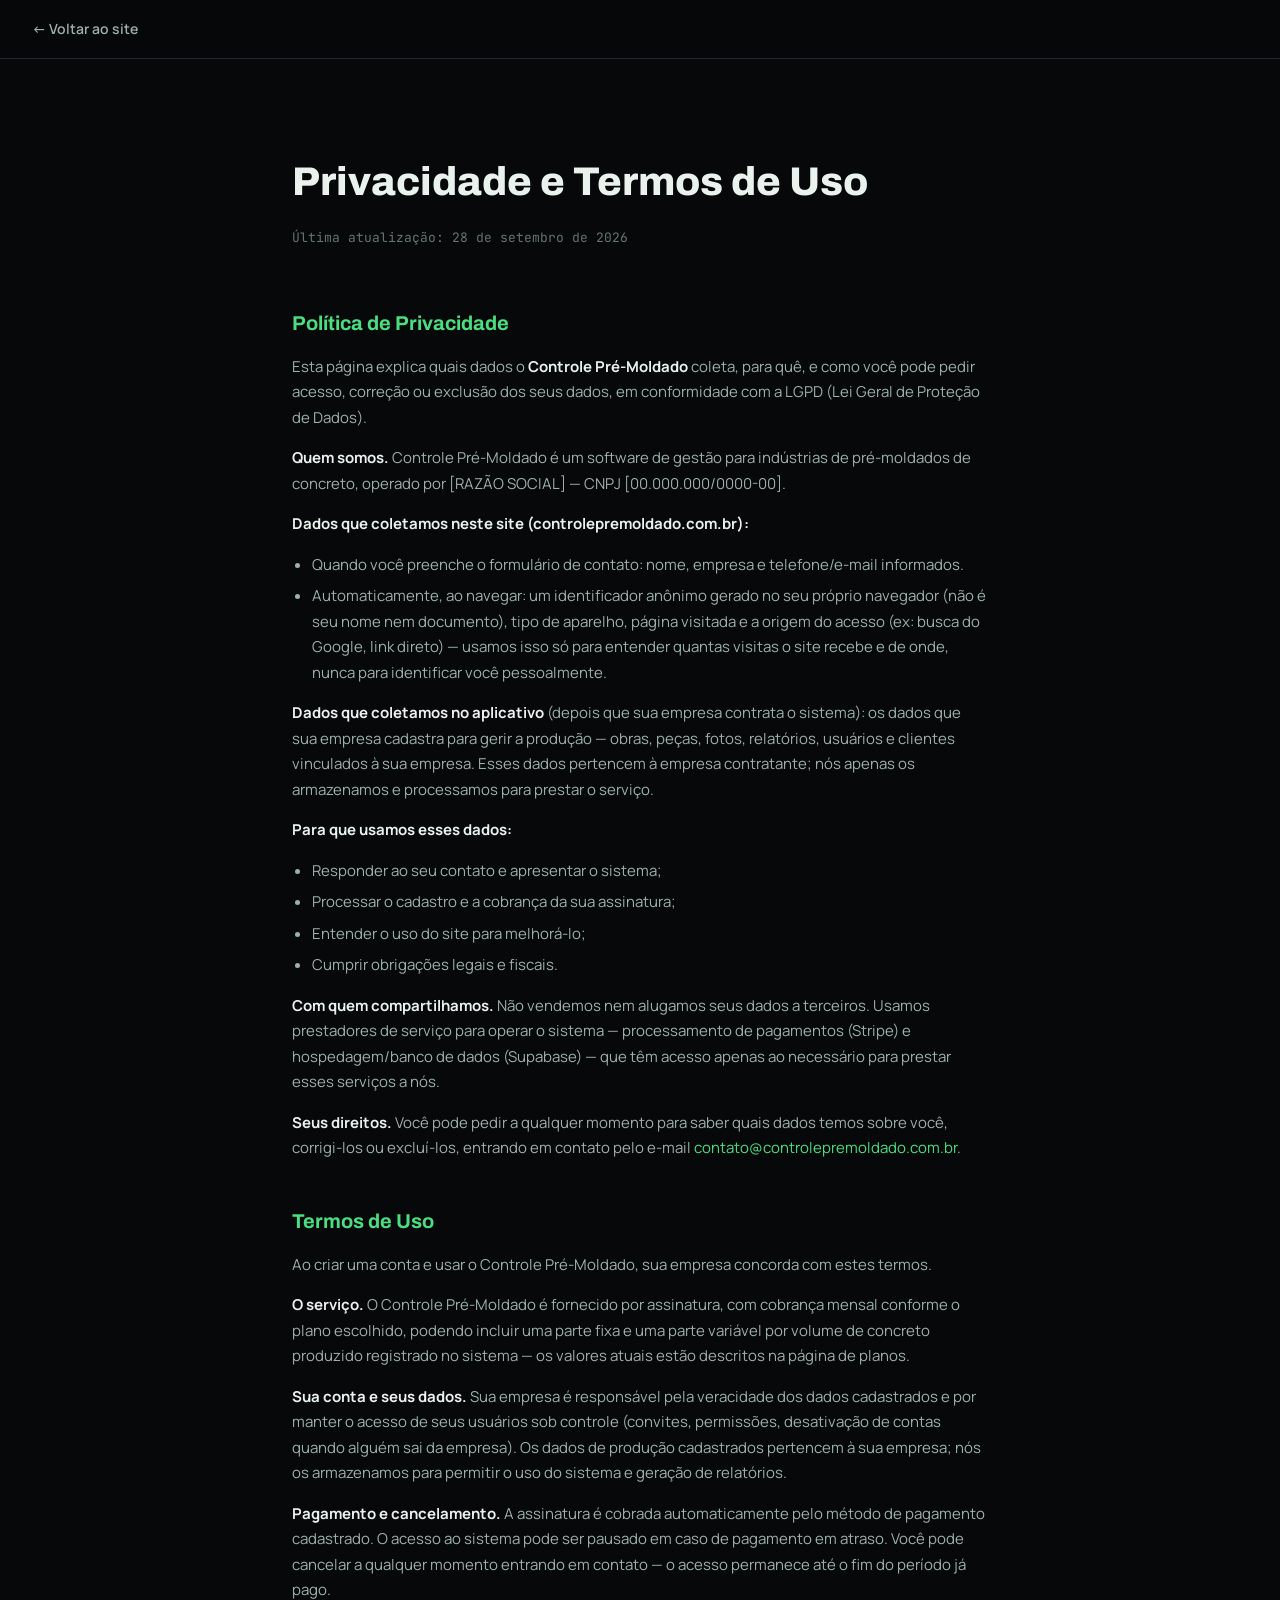
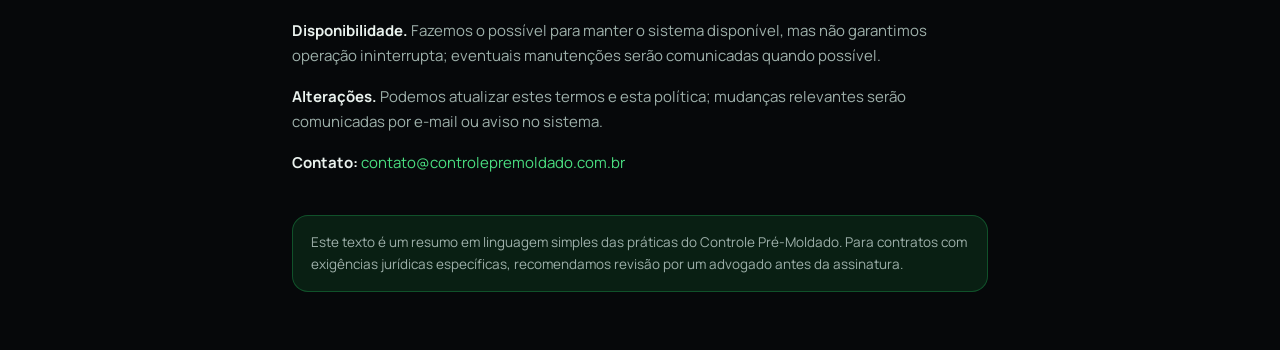
==== privacidade.html @ 9557fc7a "Auditoria de lançamento: Política de Privacidade/Termos, contato no rodapé e polimentos de SEO/formu" ====
<!DOCTYPE html>
<html lang="pt-BR">
<head>
<meta charset="UTF-8">
<meta name="viewport" content="width=device-width, initial-scale=1.0">
<title>Privacidade e Termos de Uso — Controle Pré-Moldado</title>
<meta name="description" content="Política de Privacidade e Termos de Uso do Controle Pré-Moldado.">
<meta name="robots" content="noindex">
<meta name="theme-color" content="#06080A">
<link rel="icon" href="assets/favicon.svg" type="image/svg+xml">
<link rel="preconnect" href="https://fonts.googleapis.com">
<link rel="preconnect" href="https://fonts.gstatic.com" crossorigin>
<link rel="stylesheet" href="https://fonts.googleapis.com/css2?family=Archivo:wdth,wght@75..125,400..900&family=Manrope:wght@400;500;600;700&family=JetBrains+Mono:wght@400;500;700&display=swap">
<link rel="stylesheet" href="css/style.css">
<style>
  .legal-main { max-width: 760px; margin: 0 auto; padding: clamp(110px,14vw,150px) var(--pad) var(--sec-y); }
  .legal-main h1 { font-family: var(--display); font-weight: 800; font-size: clamp(28px,4vw,40px); color: var(--text); margin: 0 0 8px; }
  .legal-main .atualizado { color: var(--text-3); font-family: var(--mono); font-size: 13px; margin-bottom: var(--sec-y); }
  .legal-main h2 { font-family: var(--display); font-weight: 700; font-size: 20px; color: var(--green-bright); margin: 44px 0 12px; }
  .legal-main h2:first-of-type { margin-top: 0; }
  .legal-main p, .legal-main li { color: var(--text-2); font-size: 15px; line-height: 1.7; }
  .legal-main ul { padding-left: 20px; margin: 10px 0; }
  .legal-main li { margin-bottom: 6px; }
  .legal-main strong { color: var(--text); }
  .legal-main a { color: var(--green-bright); }
  .legal-nota {
    margin-top: 40px; padding: 16px 18px; border: 1px solid var(--green-line);
    background: var(--green-soft); border-radius: var(--radius); color: var(--text-2); font-size: 13.5px;
  }
  .legal-topo {
    position: fixed; top: 0; left: 0; right: 0; z-index: 10; padding: 16px var(--pad);
    background: rgba(6,8,10,.85); backdrop-filter: blur(8px); border-bottom: 1px solid var(--line);
  }
  .legal-topo a { color: var(--text-2); text-decoration: none; font-size: 14px; font-family: var(--body); font-weight: 600; }
  .legal-topo a:hover { color: var(--text); }
</style>
</head>
<body>

<div class="legal-topo"><a href="index.html">&larr; Voltar ao site</a></div>

<main class="legal-main">
  <h1>Privacidade e Termos de Uso</h1>
  <p class="atualizado">Última atualização: 28 de setembro de 2026</p>

  <h2 id="privacidade">Política de Privacidade</h2>
  <p>Esta página explica quais dados o <strong>Controle Pré-Moldado</strong> coleta, para quê, e como você pode pedir acesso, correção ou exclusão dos seus dados, em conformidade com a LGPD (Lei Geral de Proteção de Dados).</p>

  <p><strong>Quem somos.</strong> Controle Pré-Moldado é um software de gestão para indústrias de pré-moldados de concreto, operado por [RAZÃO SOCIAL] — CNPJ [00.000.000/0000-00].</p>

  <p><strong>Dados que coletamos neste site (controlepremoldado.com.br):</strong></p>
  <ul>
    <li>Quando você preenche o formulário de contato: nome, empresa e telefone/e-mail informados.</li>
    <li>Automaticamente, ao navegar: um identificador anônimo gerado no seu próprio navegador (não é seu nome nem documento), tipo de aparelho, página visitada e a origem do acesso (ex: busca do Google, link direto) — usamos isso só para entender quantas visitas o site recebe e de onde, nunca para identificar você pessoalmente.</li>
  </ul>

  <p><strong>Dados que coletamos no aplicativo</strong> (depois que sua empresa contrata o sistema): os dados que sua empresa cadastra para gerir a produção — obras, peças, fotos, relatórios, usuários e clientes vinculados à sua empresa. Esses dados pertencem à empresa contratante; nós apenas os armazenamos e processamos para prestar o serviço.</p>

  <p><strong>Para que usamos esses dados:</strong></p>
  <ul>
    <li>Responder ao seu contato e apresentar o sistema;</li>
    <li>Processar o cadastro e a cobrança da sua assinatura;</li>
    <li>Entender o uso do site para melhorá-lo;</li>
    <li>Cumprir obrigações legais e fiscais.</li>
  </ul>

  <p><strong>Com quem compartilhamos.</strong> Não vendemos nem alugamos seus dados a terceiros. Usamos prestadores de serviço para operar o sistema — processamento de pagamentos (Stripe) e hospedagem/banco de dados (Supabase) — que têm acesso apenas ao necessário para prestar esses serviços a nós.</p>

  <p><strong>Seus direitos.</strong> Você pode pedir a qualquer momento para saber quais dados temos sobre você, corrigi-los ou excluí-los, entrando em contato pelo e-mail <a href="mailto:contato@controlepremoldado.com.br">contato@controlepremoldado.com.br</a>.</p>

  <h2 id="termos">Termos de Uso</h2>
  <p>Ao criar uma conta e usar o Controle Pré-Moldado, sua empresa concorda com estes termos.</p>

  <p><strong>O serviço.</strong> O Controle Pré-Moldado é fornecido por assinatura, com cobrança mensal conforme o plano escolhido, podendo incluir uma parte fixa e uma parte variável por volume de concreto produzido registrado no sistema — os valores atuais estão descritos na página de planos.</p>

  <p><strong>Sua conta e seus dados.</strong> Sua empresa é responsável pela veracidade dos dados cadastrados e por manter o acesso de seus usuários sob controle (convites, permissões, desativação de contas quando alguém sai da empresa). Os dados de produção cadastrados pertencem à sua empresa; nós os armazenamos para permitir o uso do sistema e geração de relatórios.</p>

  <p><strong>Pagamento e cancelamento.</strong> A assinatura é cobrada automaticamente pelo método de pagamento cadastrado. O acesso ao sistema pode ser pausado em caso de pagamento em atraso. Você pode cancelar a qualquer momento entrando em contato — o acesso permanece até o fim do período já pago.</p>

  <p><strong>Disponibilidade.</strong> Fazemos o possível para manter o sistema disponível, mas não garantimos operação ininterrupta; eventuais manutenções serão comunicadas quando possível.</p>

  <p><strong>Alterações.</strong> Podemos atualizar estes termos e esta política; mudanças relevantes serão comunicadas por e-mail ou aviso no sistema.</p>

  <p><strong>Contato:</strong> <a href="mailto:contato@controlepremoldado.com.br">contato@controlepremoldado.com.br</a></p>

  <div class="legal-nota">Este texto é um resumo em linguagem simples das práticas do Controle Pré-Moldado. Para contratos com exigências jurídicas específicas, recomendamos revisão por um advogado antes da assinatura.</div>
</main>

</body>
</html>
---- css/style.css ----
/* ═══════════════════════════════════════════════════════════════
   Controle Pré-Moldado — site institucional
   Tema escuro industrial: concreto + verde da marca.
   Single-theme por decisão de projeto (o produto é escuro);
   todas as cores são pintadas explicitamente, nada herdado do host.
   ═══════════════════════════════════════════════════════════════ */

:root {
  color-scheme: dark;

  /* --- superfícies --- */
  --void:        #06080A;
  --deep:        #090D0F;
  --surface:     #10161A;
  --surface-2:   #161F23;
  --line:        #1F2A2F;
  --line-bright: #2E3D43;

  /* --- texto --- */
  --text:   #EAF2EE;
  --text-2: #9EB0AA;
  --text-3: #64756F;

  /* --- marca --- */
  --green:        #22C55E;
  --green-bright: #4ADE80;
  --green-deep:   #0E6B36;
  --green-soft:   rgba(34, 197, 94, 0.12);
  --green-line:   rgba(34, 197, 94, 0.30);

  /* --- semânticas (status do app) --- */
  --amber: #F5A524;
  --red:   #EF4444;
  --blue:  #38BDF8;

  /* --- tipografia --- */
  --display: "Archivo", "Helvetica Neue", Arial, sans-serif;
  --body:    "Manrope", -apple-system, BlinkMacSystemFont, "Segoe UI", Roboto, sans-serif;
  --mono:    "JetBrains Mono", ui-monospace, "SF Mono", Consolas, monospace;

  /* --- ritmo --- */
  --pad:    clamp(20px, 4vw, 32px);
  --sec-y:  clamp(36px, 4.5vw, 64px);
  --radius: 16px;
  --radius-lg: 24px;
}

* { box-sizing: border-box; }

html { scroll-behavior: smooth; }
@media (prefers-reduced-motion: reduce) { html { scroll-behavior: auto; } }

body {
  margin: 0;
  background: var(--void);
  color: var(--text);
  font-family: var(--body);
  font-size: 16px;
  line-height: 1.6;
  -webkit-font-smoothing: antialiased;
  overflow-x: hidden;
}

img { max-width: 100%; display: block; }
a { color: inherit; text-decoration: none; }
::selection { background: var(--green); color: #04210F; }

:focus-visible {
  outline: 2px solid var(--green-bright);
  outline-offset: 3px;
  border-radius: 4px;
}

/* grão sutil por cima de tudo — dá textura de concreto ao fundo chapado */
.grain {
  position: fixed; inset: 0; z-index: 1; pointer-events: none;
  opacity: 0.035; mix-blend-mode: overlay;
  background-image: url("data:image/svg+xml,%3Csvg xmlns='http://www.w3.org/2000/svg' width='200' height='200'%3E%3Cfilter id='n'%3E%3CfeTurbulence type='fractalNoise' baseFrequency='0.9' numOctaves='3'/%3E%3C/filter%3E%3Crect width='200' height='200' filter='url(%23n)'/%3E%3C/svg%3E");
}

/* Acompanha a largura da tela em vez de travar num valor fixo — em monitores
   grandes o teto de 1240px deixava duas faixas pretas nas laterais. O limite
   de leitura fica por conta de .lead/p, que têm largura máxima em caracteres. */
.container { width: min(1720px, 94vw); margin-inline: auto; padding-inline: var(--pad); }
.container.narrow { width: min(1000px, 92vw); }

.section { position: relative; padding-block: var(--sec-y); z-index: 2; }

/* ─────────── tipografia ─────────── */

.h2 {
  font-family: var(--display);
  font-weight: 800;
  font-size: clamp(1.9rem, 4.4vw, 3.3rem);
  line-height: 1.04;
  letter-spacing: -0.035em;
  margin: 0 0 18px;
  text-wrap: balance;
  color: var(--text);
}

.eyebrow {
  display: inline-flex; align-items: center; gap: 9px;
  font-family: var(--mono);
  font-size: 11.5px; font-weight: 500;
  letter-spacing: 0.16em; text-transform: uppercase;
  color: var(--green-bright);
  margin: 0 0 16px;
}

.lead {
  font-size: clamp(1rem, 1.35vw, 1.14rem);
  line-height: 1.65;
  color: var(--text-2);
  max-width: 58ch;
  margin: 0;
}
.lead strong { color: var(--text); font-weight: 600; }
.lead em { color: var(--text); font-style: italic; }

.sec-head { margin-bottom: clamp(28px, 4vw, 48px); }
.sec-head.center { text-align: center; }
.sec-head.center .lead { margin-inline: auto; }

.dot-live {
  width: 7px; height: 7px; border-radius: 50%;
  background: var(--green-bright);
  box-shadow: 0 0 0 0 rgba(74, 222, 128, 0.7);
  animation: pulse 2.4s infinite;
}
@keyframes pulse {
  0%   { box-shadow: 0 0 0 0 rgba(74, 222, 128, 0.55); }
  70%  { box-shadow: 0 0 0 8px rgba(74, 222, 128, 0); }
  100% { box-shadow: 0 0 0 0 rgba(74, 222, 128, 0); }
}

/* ─────────── botões ─────────── */

.btn {
  --btn-bg: transparent;
  display: inline-flex; align-items: center; justify-content: center; gap: 9px;
  padding: 13px 22px;
  border: 1px solid transparent;
  border-radius: 999px;
  background: var(--btn-bg);
  font-family: var(--body);
  font-size: 0.94rem; font-weight: 600;
  line-height: 1;
  cursor: pointer;
  transition: transform .18s cubic-bezier(.2,.8,.3,1), box-shadow .25s, background .25s, border-color .25s, color .2s;
  white-space: nowrap;
}
.btn svg { width: 17px; height: 17px; }
.btn:hover { transform: translateY(-2px); }
.btn:active { transform: translateY(0); }

.btn-primary {
  --btn-bg: linear-gradient(180deg, var(--green-bright), var(--green));
  color: #04210F;
  box-shadow: 0 6px 24px -8px rgba(34,197,94,.65), inset 0 1px 0 rgba(255,255,255,.25);
}
.btn-primary:hover { box-shadow: 0 12px 34px -8px rgba(34,197,94,.8), inset 0 1px 0 rgba(255,255,255,.3); }

.btn-outline {
  border-color: var(--line-bright);
  color: var(--text);
  background: rgba(255,255,255,.02);
  backdrop-filter: blur(6px);
}
.btn-outline:hover { border-color: var(--green-line); background: var(--green-soft); color: var(--green-bright); }

.btn-ghost { color: var(--text-2); padding-inline: 10px; }
.btn-ghost:hover { color: var(--text); }

.btn-lg { padding: 16px 28px; font-size: 1rem; }
.btn-sm { padding: 10px 18px; font-size: 0.88rem; }
.btn-block { width: 100%; }

/* ─────────── nav ─────────── */

.nav {
  position: fixed; inset: 0 0 auto 0; z-index: 50;
  padding-block: 8px;
  transition: background .3s, border-color .3s, padding .3s, backdrop-filter .3s;
  border-bottom: 1px solid transparent;
}
.nav.stuck {
  background: rgba(6, 8, 10, .72);
  backdrop-filter: blur(14px) saturate(140%);
  border-bottom-color: var(--line);
  padding-block: 4px;
}
.nav-inner {
  width: min(1720px, 94vw); margin-inline: auto; padding-inline: var(--pad);
  display: flex; align-items: center; gap: 26px;
}

.brand { display: inline-flex; align-items: center; gap: 11px; flex: none; }
.brand-mark {
  width: 88px; height: 88px; flex: none;
  display: grid; place-items: center;
}
@media (max-width: 520px) {
  .brand-mark { width: 64px; height: 64px; }
  .brand-text strong { font-size: 1.15rem; }
  .brand-text em { font-size: 0.66rem; margin-top: 4px; }
}
.brand-mark img { width: 100%; height: 100%; object-fit: contain; display: block; }
.brand-text { display: flex; flex-direction: column; line-height: 1; }
.brand-text strong {
  font-family: var(--display); font-weight: 800; font-size: 1.75rem;
  letter-spacing: 0.02em; color: var(--text);
}
.brand-text em {
  font-family: var(--mono); font-style: normal;
  font-size: 0.98rem; letter-spacing: 0.2em; color: var(--green-bright); margin-top: 6px;
}

.nav-links { display: flex; gap: 26px; margin-left: auto; }
.nav-links a {
  font-size: 0.92rem; font-weight: 500; color: var(--text-2);
  position: relative; padding-block: 4px; transition: color .2s;
}
.nav-links a::after {
  content: ""; position: absolute; left: 0; bottom: 0; height: 1px; width: 0;
  background: var(--green-bright); transition: width .28s cubic-bezier(.2,.8,.3,1);
}
.nav-links a:hover { color: var(--text); }
.nav-links a:hover::after { width: 100%; }

.nav-actions { display: flex; align-items: center; gap: 10px; }

.nav-toggle {
  display: none; width: 42px; height: 38px;
  background: rgba(255,255,255,.04); border: 1px solid var(--line-bright);
  border-radius: 10px; cursor: pointer;
  flex-direction: column; align-items: center; justify-content: center; gap: 5px;
}
.nav-toggle span { display: block; width: 17px; height: 1.6px; background: var(--text); border-radius: 2px; transition: transform .25s, opacity .2s; }
.nav-toggle[aria-expanded="true"] span:first-child { transform: translateY(3.3px) rotate(45deg); }
.nav-toggle[aria-expanded="true"] span:last-child { transform: translateY(-3.3px) rotate(-45deg); }

.nav-drawer[hidden] { display: none !important; }
.nav-drawer {
  display: flex; flex-direction: column; gap: 4px;
  padding: 14px var(--pad) 22px;
  background: rgba(6,8,10,.96);
  backdrop-filter: blur(14px);
  border-bottom: 1px solid var(--line);
}
.nav-drawer a { padding: 13px 4px; color: var(--text-2); font-weight: 500; border-bottom: 1px solid var(--line); }
.nav-drawer a:last-child { border: none; margin-top: 12px; color: #04210F; }

@media (max-width: 980px) {
  .nav-links, .nav-login { display: none; }
  .nav-toggle { display: flex; }
  .nav-actions { margin-left: auto; }
}
@media (max-width: 520px) { .nav-actions .btn-primary { display: none; } }

/* ═══════════ HERO ═══════════ */

.hero {
  position: relative; z-index: 2;
  padding-top: clamp(120px, 17vw, 186px);
  padding-bottom: clamp(60px, 9vw, 110px);
  overflow: hidden;
}

.hero-aurora { position: absolute; inset: -20% -10% auto -10%; height: 120%; pointer-events: none; filter: blur(90px); opacity: .55; }
.hero-aurora .blob { position: absolute; border-radius: 50%; display: block; }
.hero-aurora .b1 { width: 46vw; height: 46vw; left: -6vw; top: -6vw; background: radial-gradient(circle, rgba(34,197,94,.42), transparent 65%); animation: drift1 20s ease-in-out infinite alternate; }
.hero-aurora .b2 { width: 38vw; height: 38vw; right: 2vw; top: 6vw; background: radial-gradient(circle, rgba(56,189,248,.20), transparent 65%); animation: drift2 24s ease-in-out infinite alternate; }
.hero-aurora .b3 { width: 32vw; height: 32vw; left: 34vw; top: 30vw; background: radial-gradient(circle, rgba(245,165,36,.14), transparent 65%); animation: drift1 28s ease-in-out infinite alternate-reverse; }
@keyframes drift1 { to { transform: translate3d(6vw, 4vw, 0) scale(1.12); } }
@keyframes drift2 { to { transform: translate3d(-5vw, 6vw, 0) scale(1.08); } }

/* malha técnica de fundo, como papel milimetrado de projeto */
.hero-grid-lines {
  position: absolute; inset: 0; pointer-events: none; opacity: .5;
  background-image:
    linear-gradient(rgba(158,176,170,.055) 1px, transparent 1px),
    linear-gradient(90deg, rgba(158,176,170,.055) 1px, transparent 1px);
  background-size: 64px 64px;
  mask-image: radial-gradient(ellipse 80% 60% at 50% 20%, #000 20%, transparent 75%);
}

.hero-inner {
  position: relative;
  display: grid; grid-template-columns: minmax(0, 1fr) minmax(0, 1.24fr);
  gap: clamp(30px, 4vw, 48px); align-items: center;
}
/* em telas largas o notebook sangra pra fora do container: ganha tamanho de
   verdade, que é o que faz a tela do sistema ficar legível */
@media (min-width: 1180px) {
  .hero-visual { margin-right: -2vw; }
}

.hero-title {
  font-family: var(--display);
  font-weight: 900;
  font-size: clamp(2.5rem, 6.1vw, 4.65rem);
  line-height: 0.98;
  letter-spacing: -0.045em;
  margin: 0 0 22px;
  text-wrap: balance;
}
.hero-title .grad {
  background: linear-gradient(100deg, var(--green-bright) 0%, var(--green) 45%, #A7F3C4 100%);
  -webkit-background-clip: text; background-clip: text; color: transparent;
}

.hero-sub { font-size: clamp(1.02rem, 1.5vw, 1.2rem); line-height: 1.62; color: var(--text-2); max-width: 54ch; margin: 0 0 30px; }
.hero-sub strong { color: var(--text); font-weight: 600; }

.hero-cta { display: flex; flex-wrap: wrap; gap: 12px; margin-bottom: 34px; }

.hero-trust { display: flex; flex-wrap: wrap; gap: 10px 30px; list-style: none; padding: 0; margin: 0; }
.hero-trust li { display: flex; flex-direction: column; gap: 2px; }
.hero-trust strong { font-family: var(--display); font-size: 1.12rem; font-weight: 800; letter-spacing: -0.02em; color: var(--text); }
.hero-trust span { font-size: 0.79rem; color: var(--text-3); }

/* ─── janela do app (recriada, animada) ─── */

.hero-visual { position: relative; }

.glow-ring {
  position: absolute; inset: -14% -10%;
  background: radial-gradient(ellipse at 55% 45%, rgba(34,197,94,.22), transparent 62%);
  filter: blur(38px); pointer-events: none;
}

/* aparelho de frente: inclinar reduz a legibilidade da tela, que é o que
   interessa aqui — só um respiro de perspectiva no hover */
.hero-visual .laptop {
  transform: perspective(2000px) rotateY(-2deg);
  transition: transform .8s cubic-bezier(.2,.8,.3,1);
}
.hero-visual:hover .laptop { transform: perspective(2000px) rotateY(0deg) translateY(-4px); }


/* pontinhos da barra de janela dos navegadores (seções de tela cheia) */
.aw-dots { display: inline-flex; gap: 6px; }
.aw-dots i { width: 9px; height: 9px; border-radius: 50%; background: var(--line-bright); display: block; }
.aw-dots i:first-child { background: #3C4A4F; }

/* ─── notebook ─── */

.laptop { position: relative; width: 100%; }

/* casca externa de alumínio — só uma borda fina em volta da moldura preta */
.laptop-lid {
  position: relative;
  padding: 1.1%;
  border-radius: 17px 17px 5px 5px;
  background: linear-gradient(152deg, #5A656C 0%, #39434A 14%, #232B30 46%, #161C20 78%, #0E1316 100%);
  box-shadow:
    0 0 0 1px rgba(255,255,255,.08),
    inset 0 1px 0 rgba(255,255,255,.22),
    0 46px 80px -34px rgba(0,0,0,1);
}

/* moldura preta da tela: lateral/topo finos, queixo inferior mais alto */
.laptop-bezel {
  position: relative;
  padding: 1.6% 1.6% 4.4%;
  border-radius: 12px 12px 3px 3px;
  background: #07090B;
  box-shadow: inset 0 0 0 1px rgba(255,255,255,.05);
}
.laptop-cam {
  position: absolute; top: 0.55%; left: 50%; transform: translateX(-50%);
  width: 4px; height: 4px; border-radius: 50%;
  background: #14191C;
  box-shadow: inset 0 0 0 .8px rgba(255,255,255,.22), 0 0 3px rgba(120,220,170,.3);
}
/* marca discreta no queixo, como todo notebook tem */
.laptop-chin {
  position: absolute; left: 50%; bottom: 1.1%; transform: translateX(-50%);
  width: 8%; height: 2px; border-radius: 99px;
  background: rgba(255,255,255,.12);
}

/* dobradiça: liga a tampa à base */
.laptop-hinge {
  position: relative; z-index: 2;
  width: 26%; height: clamp(3px, .35vw, 5px); margin: 0 auto;
  border-radius: 0 0 3px 3px;
  background: linear-gradient(180deg, #121A1E, #0A0F12);
  box-shadow: inset 0 1px 0 rgba(255,255,255,.12);
}
.laptop-view {
  position: relative; overflow: hidden;
  border-radius: 5px; background: #05080A;
  aspect-ratio: 16 / 9;           /* bate com a proporção real das capturas (~1912×1075) */
  box-shadow: inset 0 0 0 1px rgba(0,0,0,.9);
}
/* Cada captura é a tela do sistema inteira (janela do navegador, sem recorte) —
   mostra a imagem completa dentro do notebook, do jeito que ela realmente é,
   em vez de ampliar/cortar um pedaço. object-fit:contain preserva a imagem
   inteira; a proporção 16:9 do .laptop-view acima já bate com a maioria das
   capturas, então quase não sobra tarja — só o Modelo 3D (mais quadrado) fica
   com uma faixa escura fina nas laterais, que já combina com o fundo da tela. */
.laptop-view .slide {
  position: absolute; inset: 0;
  width: 100%; height: 100%;
  object-fit: contain;
  max-width: none;                /* vence o img{max-width:100%} global */
  opacity: 0;
  transition: opacity .7s cubic-bezier(.4,0,.2,1);
}
.laptop-view .slide.on { opacity: 1; }

/* botões de troca de tela, logo abaixo do notebook */
.carrossel-nav {
  display: flex; justify-content: center; flex-wrap: wrap; gap: 7px;
  margin-top: clamp(16px, 2vw, 26px);
}
.cn-btn {
  font-family: var(--body); font-size: 0.8rem; font-weight: 600;
  padding: 8px 15px; border-radius: 999px; cursor: pointer;
  border: 1px solid var(--line); background: rgba(255,255,255,.02); color: var(--text-3);
  transition: color .25s, border-color .25s, background .25s;
}
.cn-btn:hover { color: var(--text); border-color: var(--line-bright); }
.cn-btn.on {
  color: var(--green-bright);
  border-color: var(--green-line);
  background: var(--green-soft);
}

/* base: mais larga que a tampa e com leve trapézio, como um notebook real */
.laptop-base {
  position: relative;
  height: clamp(14px, 1.7vw, 25px);
  width: 112%; margin-left: -6%;
  border-radius: 2px 2px 13px 13px;
  /* perfil lateral do aparelho: escuro, com só um fio de luz na quina de cima */
  background: linear-gradient(180deg,
    #39434A 0%, #262E34 14%, #1A2126 40%, #121820 70%, #080C0F 100%);
  box-shadow:
    inset 0 1px 0 rgba(255,255,255,.3),
    inset 0 -1px 0 rgba(0,0,0,.85);
  clip-path: polygon(0 0, 100% 0, 98.2% 100%, 1.8% 100%);
}
/* sombra de apoio: dá peso e assenta o aparelho na página */
.laptop-base::after {
  content: ""; position: absolute; left: 6%; right: 6%; top: 92%; height: 26px;
  background: radial-gradient(ellipse at center, rgba(0,0,0,.75), transparent 72%);
  filter: blur(9px);
}
/* recorte do polegar, no meio da borda da frente */
.laptop-lip {
  position: absolute; top: 0; left: 50%; transform: translateX(-50%);
  width: 14%; height: 45%; border-radius: 0 0 8px 8px;
  background: linear-gradient(180deg, #0A0F12, #1A2226);
}

/* reflexo de vidro, comum aos dois aparelhos */
.screen-gloss {
  position: absolute; inset: 0; pointer-events: none; z-index: 2;
  background: linear-gradient(148deg, rgba(255,255,255,.10) 0%, rgba(255,255,255,.03) 26%, transparent 46%);
}

/* ─── celular ─── */

.phone {
  position: relative;
  border-radius: 38px;
  padding: 5px;
  /* moldura de metal escovado */
  background: linear-gradient(148deg, #6A757B 0%, #39434A 14%, #1B2226 46%, #2E383D 78%, #121719 100%);
  box-shadow:
    0 0 0 1px rgba(255,255,255,.09),
    inset 0 0 0 1.5px rgba(255,255,255,.07),
    0 34px 70px -20px rgba(0,0,0,1);
}
.phone-screen {
  position: relative; border-radius: 33px; overflow: hidden; background: #05080A;
  aspect-ratio: 738 / 1600;        /* bate com a captura real do aparelho (tela cheia, sem corte) */
  box-shadow: inset 0 0 0 1px rgba(0,0,0,.9);
}
.phone-screen img { position: absolute; inset: 0; width: 100%; height: 100%; object-fit: contain; }

.phone-island {
  position: absolute; top: 2.1%; left: 50%; transform: translateX(-50%);
  width: 28%; height: 3.1%; min-height: 12px;
  border-radius: 99px; background: #050708; z-index: 3;
  box-shadow: inset 0 0 0 1px rgba(255,255,255,.05);
}

.phone-btn {
  position: absolute; width: 2.5px; border-radius: 2px; z-index: 1;
  background: linear-gradient(180deg, #555F65, #262E33);
  box-shadow: 0 1px 2px rgba(0,0,0,.6);
}
.btn-vol-up   { left: -2.5px; top: 20%; height: 8.5%; }
.btn-vol-down { left: -2.5px; top: 31%; height: 8.5%; }
.btn-power    { right: -2.5px; top: 26%; height: 12%; }

/* co-protagonista, não enfeite: grande o bastante pra a tela do app ser lida.
   Tamanho em % do PRÓPRIO .hero-visual (ancestral posicionado), não da tela
   inteira (era 17vw) — em telas grandes dá no mesmo (bate no teto de 250px de
   qualquer jeito), mas entre 980px e 1180px (sem breakpoint próprio: o do
   notebook pequeno só existe pra ≤980px) o notebook ao lado encolhe junto com
   a tela, e um celular calculado pela LARGURA TOTAL DA TELA ficava grande
   demais pra aquele espaço reduzido, estourando pra fora da seção. */
.phone-hero {
  position: absolute; right: -8%; bottom: -16%;
  width: clamp(150px, 30%, 250px);
  z-index: 4;
  filter: drop-shadow(0 30px 50px rgba(0,0,0,.85)) drop-shadow(0 0 40px rgba(34,197,94,.16));
  animation: floaty 7s ease-in-out infinite;
}
@keyframes floaty { 0%,100% { transform: translateY(0) rotate(-2deg); } 50% { transform: translateY(-14px) rotate(-2deg); } }

@media (max-width: 980px) {
  .hero-inner { grid-template-columns: 1fr; }
  .hero-visual .laptop { transform: none; }
  /* Os botões do carrossel cresceram de 4 pra 6 (Concretagem/Carga entraram
     depois) e cresceram em altura (mais linhas) — o celular flutuante, que
     antes só entrava no vão livre abaixo do notebook, passou a cobrir as
     linhas de baixo dos botões. Aqui ele fica menor e mais alto, e os
     botões ficam mais compactos (menos texto/respiro), pra sobrar vão de
     verdade entre os dois em vez de calcular pixel a pixel um encaixe frágil. */
  .phone-hero { right: 2%; bottom: 30%; width: clamp(82px, 16vw, 120px); }
  /* Mesma moldura do celular grande (desktop), só que o raio da borda
     (38px/33px lá) precisa encolher junto com o tamanho — senão, numa
     caixa bem menor, o canto arredondado passa a dominar a forma inteira
     e vira uma pílula em vez de um celular. Mesma proporção raio:largura
     do desktop (38/210 ≈ 18%), aplicada no tamanho novo (~90px). */
  .phone-hero.phone { border-radius: 17px; }
  .phone-hero .phone-screen { border-radius: 14px; }
  .carrossel-nav { position: relative; z-index: 6; gap: 5px; }
  .cn-btn { font-size: 0.68rem; padding: 6px 10px; }
}

/* ═══════════ MARQUEE ═══════════ */

.marquee {
  position: relative; z-index: 2;
  border-block: 1px solid var(--line);
  background: var(--deep);
  padding-block: 15px; overflow: hidden;
  mask-image: linear-gradient(90deg, transparent, #000 12%, #000 88%, transparent);
}
.marquee-track { display: flex; align-items: center; gap: 34px; width: max-content; animation: slide 42s linear infinite; }
.marquee-track span {
  font-family: var(--display); font-weight: 700; font-size: clamp(1rem, 1.8vw, 1.4rem);
  letter-spacing: -0.01em; color: var(--text-3); white-space: nowrap;
}
.marquee-track i { color: var(--green); font-style: normal; font-size: .55rem; }
@keyframes slide { to { transform: translateX(-50%); } }

.check-list { list-style: none; margin: 24px 0 0; padding: 0; display: grid; gap: 11px; }
.check-list li { position: relative; padding-left: 30px; color: var(--text-2); font-size: 0.97rem; }
.check-list li::before {
  content: ""; position: absolute; left: 0; top: 4px;
  width: 18px; height: 18px; border-radius: 50%;
  background: var(--green-soft); border: 1px solid var(--green-line);
}
.check-list li::after {
  content: ""; position: absolute; left: 6px; top: 9px;
  width: 5px; height: 8px; border: solid var(--green-bright); border-width: 0 1.8px 1.8px 0;
  transform: rotate(42deg);
}


/* ═══════════ MODELO 3D ═══════════ */

.modelo3d { background: var(--deep); overflow: hidden; }
.m3d-aurora {
  position: absolute; left: 50%; top: 18%; transform: translateX(-50%);
  width: 80vw; height: 60vw; pointer-events: none;
  background: radial-gradient(ellipse at center, rgba(124,92,255,.13), rgba(34,197,94,.07) 45%, transparent 68%);
  filter: blur(80px);
}

.m3d-grid {
  position: relative;
  display: grid; grid-template-columns: minmax(0, .82fr) minmax(0, 1.18fr);
  gap: clamp(30px, 4.5vw, 60px); align-items: start;
}
.m3d-texto { display: grid; gap: 26px; }

.m3d-palco {
  position: relative; margin: 0;
  border: 1px solid var(--line-bright); border-radius: var(--radius-lg);
  background: #12172A;                       /* mesmo fundo do visualizador */
  overflow: hidden;
  box-shadow: 0 46px 90px -44px rgba(0,0,0,1);
}
.m3d-palco img { width: 100%; height: auto; display: block; }
.m3d-palco figcaption {
  padding: 11px 16px; border-top: 1px solid var(--line);
  font-family: var(--mono); font-size: 0.64rem; letter-spacing: .06em;
  color: var(--text-3); background: rgba(0,0,0,.35);
}

/* os outros dois modelos, menores, mostrando que serve pra qualquer obra */
.m3d-outras { display: grid; grid-template-columns: 1fr 1fr; gap: 12px; }
.m3d-outras figure {
  margin: 0; overflow: hidden;
  border: 1px solid var(--line); border-radius: 14px; background: #12172A;
}
.m3d-outras img { width: 100%; height: auto; display: block; }
.m3d-outras figcaption {
  padding: 8px 12px; border-top: 1px solid var(--line);
  font-size: 0.72rem; color: var(--text-3); background: rgba(0,0,0,.3);
}

.m3d-legenda {
  list-style: none; margin: 0; padding: 0;
  display: grid; grid-template-columns: 1fr 1fr; gap: 10px;
}
.m3d-legenda li {
  display: grid; grid-template-columns: auto 1fr; grid-template-rows: auto auto;
  column-gap: 10px; align-items: center;
  padding: 14px 16px;
  border: 1px solid var(--line); border-radius: 14px;
  background: linear-gradient(165deg, var(--surface), rgba(9,13,15,.6));
}
.m3d-legenda .pt {
  grid-row: 1 / 3; width: 14px; height: 14px; border-radius: 4px;
}
.m3d-legenda .pt.pendente   { background: #96A3AA; }
.m3d-legenda .pt.concretada { background: #F5A524; box-shadow: 0 0 12px rgba(245,165,36,.5); }
.m3d-legenda .pt.montada    { background: var(--green-bright); box-shadow: 0 0 12px rgba(74,222,128,.5); }
.m3d-legenda .pt.sem        { background: #A78BFA; box-shadow: 0 0 12px rgba(167,139,250,.55); }
.m3d-legenda b { font-size: 0.93rem; color: var(--text); }
.m3d-legenda i { font-style: normal; font-size: 0.78rem; color: var(--text-3); }

@media (max-width: 900px) {
  .m3d-grid { grid-template-columns: 1fr; }
  .m3d-palco { max-width: 420px; margin-inline: auto; }
  /* Mantém legenda e miniaturas em 2 colunas até telas bem estreitas — cada
     card empilhado (1 coluna) é mais alto que largo à toa, e as duas
     miniaturas ficando 100% da largura cada uma somavam bastante altura
     só pra mostrar uma prévia pequena. */
  .m3d-legenda li { padding: 11px 13px; }
}
@media (max-width: 340px) {
  .m3d-legenda { grid-template-columns: 1fr; }
  .m3d-outras { grid-template-columns: 1fr; }
}

/* ═══════════ BENTO MÓDULOS ═══════════ */

.bento { display: grid; grid-template-columns: repeat(4, 1fr); gap: 14px; }
.b-card {
  position: relative; overflow: hidden;
  padding: 26px 24px;
  border: 1px solid var(--line);
  border-radius: var(--radius-lg);
  background: linear-gradient(168deg, var(--surface), rgba(9,13,15,.75));
  transition: border-color .35s, transform .35s, box-shadow .35s;
}
.b-card:hover { border-color: var(--line-bright); transform: translateY(-4px); box-shadow: 0 26px 50px -32px rgba(0,0,0,.95); }
.b-wide { grid-column: span 2; }
.b-tall { grid-row: span 2; }

/* holofote que segue o mouse */
.spot::before {
  content: ""; position: absolute; inset: -1px; pointer-events: none; opacity: 0;
  background: radial-gradient(320px circle at var(--mx, 50%) var(--my, 0%), rgba(34,197,94,.16), transparent 62%);
  transition: opacity .35s;
}
.spot:hover::before { opacity: 1; }

.b-icon {
  width: 42px; height: 42px; border-radius: 12px; display: grid; place-items: center;
  background: var(--green-soft); border: 1px solid var(--green-line); color: var(--green-bright);
  margin-bottom: 16px;
}
.b-icon svg { width: 21px; height: 21px; }
.b-card h3 {
  font-family: var(--display); font-weight: 700; font-size: 1.2rem;
  letter-spacing: -0.02em; margin: 0 0 9px; color: var(--text);
}
.b-card p { margin: 0; color: var(--text-2); font-size: 0.93rem; line-height: 1.58; }

.b-mini { display: grid; gap: 6px; margin-top: 20px; }
.mini-row { display: flex; gap: 6px; }
.mini-row i {
  flex: 1; height: 10px; border-radius: 3px;
  background: rgba(255,255,255,.05); border: 1px solid var(--line);
}
.mini-row i.ok { background: var(--green-soft); border-color: var(--green-line); }
.mini-row i.wip { background: rgba(245,165,36,.14); border-color: rgba(245,165,36,.32); }

.cp-demo { margin-top: 20px; border: 1px solid var(--line); border-radius: 12px; overflow: hidden; }
.cp-row {
  display: flex; justify-content: space-between; align-items: center;
  padding: 9px 13px; border-bottom: 1px solid var(--line);
  font-size: 0.8rem; color: var(--text-2);
}
.cp-row b { font-family: var(--mono); font-size: 0.78rem; color: var(--text); }
.cp-row b.ok { color: var(--green-bright); }
.cp-verdict {
  padding: 9px 13px; text-align: center;
  font-family: var(--mono); font-size: 0.68rem; letter-spacing: .14em; text-transform: uppercase;
  color: var(--green-bright); background: var(--green-soft);
}

.b-mini-link { margin-top: 18px; display: grid; gap: 8px; }
.b-mini-link .lnk {
  font-family: var(--mono); font-size: 0.72rem; color: var(--text-2);
  background: rgba(0,0,0,.35); border: 1px solid var(--line);
  padding: 8px 12px; border-radius: 9px;
  overflow: hidden; text-overflow: ellipsis; white-space: nowrap;
}
.b-mini-link .lnk b { color: var(--green-bright); font-weight: 500; }
.b-mini-link .seen { display: inline-flex; align-items: center; gap: 7px; font-size: 0.74rem; color: var(--text-3); }
.b-mini-link .seen i { width: 6px; height: 6px; border-radius: 50%; background: var(--green-bright); animation: pulse 2.4s infinite; }

@media (max-width: 1080px) { .bento { grid-template-columns: repeat(2, 1fr); } .b-tall { grid-row: span 1; } }
@media (max-width: 620px) {
  .bento { grid-template-columns: 1fr; gap: 10px; }
  .b-wide { grid-column: span 1; }
  /* 8 cards empilhados em 1 coluna somam bastante altura — aperta o
     respiro interno de cada um (ícone, títulos, textos e as mini-visuais)
     sem perder nenhum conteúdo. */
  .b-card { padding: 18px 18px; }
  .b-icon { width: 34px; height: 34px; margin-bottom: 12px; }
  .b-icon svg { width: 17px; height: 17px; }
  .b-card h3 { font-size: 1.05rem; margin-bottom: 6px; }
  .b-card p { font-size: 0.87rem; line-height: 1.5; }
  .b-mini { margin-top: 14px; gap: 5px; }
  .cp-demo { margin-top: 14px; }
  .b-mini-link { margin-top: 12px; gap: 6px; }
}

/* ═══════════ CAMPO / MOBILE ═══════════ */

.campo { background: var(--deep); overflow: hidden; }
.campo-aurora {
  position: absolute; right: -10%; top: 10%; width: 55vw; height: 55vw;
  background: radial-gradient(circle, rgba(34,197,94,.14), transparent 62%);
  filter: blur(70px); pointer-events: none;
}
.campo-grid { position: relative; display: grid; grid-template-columns: minmax(0,1fr) minmax(0,.8fr); gap: clamp(34px,5vw,70px); align-items: center; }

.campo-visual { position: relative; display: flex; justify-content: center; }
.phone-big { width: clamp(230px, 27vw, 300px); }

.qr-card {
  position: absolute; left: -26%; top: -2%;
  width: min(340px, 96%);
  display: grid; gap: 13px;
  padding: 18px;
  border: 1px solid var(--green-line); border-radius: 18px;
  background: rgba(10,15,17,.95); backdrop-filter: blur(14px);
  box-shadow:
    0 30px 64px -24px rgba(0,0,0,1),
    0 0 0 1px rgba(34,197,94,.1),
    0 0 44px -12px rgba(34,197,94,.35);
  animation: floaty2 8s ease-in-out infinite;
}
@keyframes floaty2 { 0%,100% { transform: translateY(0); } 50% { transform: translateY(-11px); } }

.qr-tag {
  display: inline-flex; align-items: center; gap: 8px;
  font-family: var(--mono); font-size: 0.62rem; letter-spacing: .12em; text-transform: uppercase;
  color: var(--green-bright);
}
.qr-tag i {
  width: 6px; height: 6px; border-radius: 50%; background: var(--green-bright);
  animation: pulse 2.4s infinite;
}

.qr-main { display: flex; align-items: center; gap: 15px; }

.qr-box {
  position: relative; width: 74px; height: 74px; flex: none;
  border-radius: 13px; display: grid; place-items: center;
  background: var(--green-soft); border: 1px solid var(--green-line); color: var(--green-bright);
  overflow: hidden;
}
.qr-box svg { width: 42px; height: 42px; }

/* trilha das 8 etapas da peça, igual à do app */
.qr-etapas { display: flex; gap: 5px; }
.qr-etapas i {
  flex: 1; height: 5px; border-radius: 99px;
  background: rgba(255,255,255,.07);
}
.qr-etapas i.feito { background: var(--green-deep); }
.qr-etapas i.agora {
  background: var(--green-bright);
  box-shadow: 0 0 10px rgba(74,222,128,.8);
}
.qr-scan {
  position: absolute; left: 0; right: 0; height: 2px;
  background: linear-gradient(90deg, transparent, var(--green-bright), transparent);
  box-shadow: 0 0 10px var(--green-bright);
  animation: scan 2.6s ease-in-out infinite;
}
@keyframes scan { 0%,100% { top: 6%; opacity: 0; } 15% { opacity: 1; } 50% { top: 90%; opacity: 1; } 85% { opacity: 0; } }

.qr-info { display: grid; gap: 4px; min-width: 0; }
.qr-id {
  font-family: var(--mono); font-weight: 700; font-size: 1.45rem;
  letter-spacing: -0.01em; color: var(--text); line-height: 1;
}
.qr-meta { font-size: 0.78rem; color: var(--text-2); }
.qr-obra { font-size: 0.76rem; color: var(--text-3); }
.qr-status {
  font-size: 0.8rem; font-weight: 600; color: var(--green-bright);
  display: flex; align-items: center; gap: 7px;
}
.qr-status::before {
  content: ""; width: 7px; height: 7px; border-radius: 50%;
  background: var(--green-bright); box-shadow: 0 0 8px var(--green-bright);
}

@media (max-width: 1100px) { .qr-card { left: -12%; top: 0; } }
@media (max-width: 900px) {
  .campo-grid { grid-template-columns: 1fr; }
  .campo-visual { padding-top: 40px; }
  .qr-card { position: relative; left: 0; top: 0; width: min(340px, 100%); margin-top: -30px; }
  .campo-visual { flex-direction: column; align-items: center; gap: 0; }
}

/* ═══════════ RASTREIO (scroll fixo — linha horizontal com os 8 status;
   uma barra verde anda da esquerda pra direita conforme a página rola, e o
   painel abaixo mostra a etapa em que a barra está agora) ═══════════ */

.rastreio-scroll { padding: 0; }
.rastreio-track { position: relative; height: 440vh; }
/* z-index:3 (não o padrão/auto) — sem isso, no instante em que esta seção fixa
   "gruda" no topo da tela durante a rolagem, o .marquee logo acima (que tem
   z-index:2 próprio) ainda pode estar pintando na mesma faixa da tela, e
   vencia por já ter uma camada explícita — o texto dele ficava por cima do
   título "Como funciona", sobreposto. Mais perceptível em janela baixa
   (notebook menor), onde essa transição acontece numa distância de rolagem
   bem mais curta. */
.rastreio-pin {
  position: sticky; top: 0; height: 100vh; z-index: 3;
  display: flex; flex-direction: column; justify-content: center;
}
/* Cabeçalho + cartão de QR lado a lado — o cartão só preenche o vazio que
   sobra à direita do texto (que não é largo o bastante pro container). */
.rt-head-row {
  display: grid; grid-template-columns: minmax(0,1.15fr) minmax(0,.85fr);
  gap: clamp(24px, 4vw, 56px); align-items: center;
}
.rt-head-row .sec-head { margin-bottom: 0; }
/* Mesmo cartão de "No campo", só sem a posição absoluta/deslocada daquele
   contexto — aqui ele centraliza normalmente na própria coluna do grid. */
.qr-card.qr-card-static { position: static; left: auto; top: auto; margin-inline: auto; }

@media (max-width: 900px) {
  .rt-head-row { grid-template-columns: 1fr; }
  .qr-card.qr-card-static { display: none; }
}

.rt-stepper { margin-top: clamp(32px, 5vw, 56px); }

.rt-track { position: relative; padding: 8px 0; }
.rt-track-bg, .rt-fill {
  position: absolute; left: 9px; right: 9px; top: 50%; height: 2px;
}
.rt-track-bg { background: var(--line); transform: translateY(-50%); }
/* scaleX (não width%) — o progresso vem de --rt-progress (0 a 1) setado via JS.
   Escala o próprio tamanho renderizado do elemento, então funciona igual em
   qualquer largura de contêiner (inclusive a faixa que rola na horizontal no
   celular), sem depender de como % resolve contra o bloco pai. */
.rt-fill {
  background: linear-gradient(90deg, var(--green), var(--green-bright));
  box-shadow: 0 0 10px rgba(74,222,128,.5);
  transform-origin: left center;
  transform: translateY(-50%) scaleX(var(--rt-progress, 0));
  /* --rt-progress pula de nó em nó (não acompanha o scroll contínuo) — a
     transição é o que faz a barra "andar" até o próximo ponto e acender ele,
     em vez de crescer suave junto com o dedo na tela. */
  transition: transform .4s cubic-bezier(.4,0,.2,1);
}

.rt-line {
  position: relative; z-index: 1;
  list-style: none; margin: 0; padding: 0;
  display: flex; justify-content: space-between; gap: 6px;
}
.rt-node { display: grid; justify-items: center; gap: 10px; }
.rt-dot {
  width: 18px; height: 18px; border-radius: 50%;
  background: var(--void); border: 2px solid var(--line-bright);
  transition: background .3s, border-color .3s, box-shadow .3s, transform .3s;
}
.rt-label {
  font-size: 0.76rem; font-weight: 600; color: var(--text-3);
  white-space: nowrap; transition: color .3s;
}
.rt-node.done .rt-dot { background: var(--green); border-color: var(--green); }
.rt-node.done .rt-label { color: var(--text-2); }
.rt-node.active .rt-dot { background: var(--green-bright); border-color: var(--green-bright); box-shadow: 0 0 0 6px rgba(74,222,128,.18); transform: scale(1.15); }
.rt-node.active .rt-label { color: var(--text); }

.rt-panel {
  margin-top: clamp(30px, 4.5vw, 52px);
  padding: clamp(22px, 3.2vw, 34px);
  border: 1px solid var(--green-line); border-radius: var(--radius-lg);
  background:
    radial-gradient(ellipse 80% 100% at 0% 0%, rgba(74,222,128,.1), transparent 60%),
    linear-gradient(170deg, var(--surface), rgba(9,13,15,.75));
  max-width: 560px;
}
.rt-panel-step { font-family: var(--mono); font-size: 0.66rem; letter-spacing: .16em; text-transform: uppercase; color: var(--green-bright); }
.rt-panel h3 { margin: 10px 0 6px; font-family: var(--display); font-weight: 800; font-size: clamp(1.3rem, 2.4vw, 1.7rem); letter-spacing: -0.02em; color: var(--text); }
.rt-panel p { margin: 0; font-family: var(--mono); font-size: 0.85rem; color: var(--text-2); }

@media (max-width: 860px) {
  .rastreio-track { height: 200vh; }
  .rt-track { overflow-x: auto; padding: 8px 4px 14px; }
  .rt-line { min-width: 640px; }
  /* Largura fixa (não left+right) — aqui a linha precisa acompanhar o
     conteúdo rolável (640px), não a largura visível do contêiner. */
  .rt-track-bg, .rt-fill { left: 9px; right: auto; width: 622px; }
}

/* .rastreio-pin é height:100vh fixo (o cálculo de progresso da rolagem depende
   disso) — numa janela BAIXA (notebook com barra de favoritos/abas ocupando
   espaço, zoom do navegador, etc.), o cabeçalho + stepper + painel juntos
   passam da altura disponível e vazam por cima da seção seguinte (Modelo 3D)
   ou da anterior (marquee), dependendo do momento da rolagem — o z-index do
   .rastreio-pin só resolve pra qual lado o vazamento fica visível, não o
   vazamento em si. Aqui enxuga o que sobra (esconde o parágrafo e o cartão de
   QR, só decorativos — aria-hidden) até caber com folga mesmo sem altura de
   sobra, independente da largura da tela. */
@media (max-height: 760px) {
  .rastreio-pin .lead { display: none; }
  .rastreio-pin .qr-card-static { display: none; }
  .rastreio-pin .rt-head-row { grid-template-columns: 1fr; }
  .rastreio-pin .sec-head { margin-bottom: 16px; }
  .rastreio-pin .rt-stepper { margin-top: 18px; }
  .rastreio-pin .rt-panel { margin-top: 16px; padding: 16px 20px; }
}

/* ═══════════ PLANOS / CALCULADORA ═══════════ */

.planos { background: var(--deep); }
.calc {
  display: grid; grid-template-columns: minmax(0, 1.25fr) minmax(0, .75fr);
  gap: clamp(20px, 3vw, 34px);
  align-items: start;
}

.calc-controls {
  padding: clamp(24px, 3vw, 34px);
  border: 1px solid var(--line); border-radius: var(--radius-lg);
  background: linear-gradient(170deg, var(--surface), rgba(9,13,15,.7));
}

.calc-field { margin-bottom: 26px; }
.calc-field label {
  display: flex; justify-content: space-between; align-items: baseline;
  font-size: 0.9rem; color: var(--text-2); margin-bottom: 12px; font-weight: 500;
}
.calc-field output { font-family: var(--mono); font-size: 1.05rem; font-weight: 700; color: var(--green-bright); }

input[type="range"] {
  width: 100%; height: 5px; -webkit-appearance: none; appearance: none;
  background: linear-gradient(90deg, var(--green) var(--fill, 17%), rgba(255,255,255,.08) var(--fill, 17%));
  border-radius: 99px; outline-offset: 6px; cursor: pointer;
}
input[type="range"]::-webkit-slider-thumb {
  -webkit-appearance: none; appearance: none;
  width: 20px; height: 20px; border-radius: 50%;
  background: var(--green-bright); border: 3px solid #07140C;
  box-shadow: 0 0 0 1px var(--green), 0 4px 14px -2px rgba(34,197,94,.8);
  cursor: grab;
}
input[type="range"]::-moz-range-thumb {
  width: 17px; height: 17px; border-radius: 50%;
  background: var(--green-bright); border: 3px solid #07140C;
  box-shadow: 0 0 0 1px var(--green); cursor: grab;
}
.range-scale { display: flex; justify-content: space-between; margin-top: 9px; font-family: var(--mono); font-size: 0.62rem; color: var(--text-3); }

.mod-list { display: grid; gap: 10px; }
.mod {
  display: grid; grid-template-columns: auto 1fr auto; align-items: center; gap: 14px;
  padding: 15px 16px; border: 1px solid var(--line); border-radius: 14px;
  background: rgba(0,0,0,.22); cursor: pointer;
  transition: border-color .25s, background .25s;
}
.mod:hover { border-color: var(--line-bright); }
.mod:has(input:checked) { border-color: var(--green-line); background: rgba(34,197,94,.06); }
.mod:has(input:disabled) { cursor: default; }
.mod input { width: 18px; height: 18px; accent-color: var(--green); cursor: inherit; }
.mod-body { display: grid; gap: 3px; min-width: 0; }
.mod-name { font-weight: 700; font-size: 0.96rem; color: var(--text); }
.mod-name em { font-family: var(--mono); font-style: normal; font-size: 0.6rem; letter-spacing: .1em; text-transform: uppercase; color: var(--text-3); margin-left: 8px; }
.mod-desc { font-size: 0.81rem; color: var(--text-3); line-height: 1.45; }
.mod-price { font-family: var(--mono); font-size: 0.86rem; font-weight: 700; color: var(--text); text-align: right; white-space: nowrap; }
.mod-price i { display: block; font-style: normal; font-size: 0.66rem; font-weight: 400; color: var(--text-3); margin-top: 3px; }

.calc-result {
  position: sticky; top: 92px;
  padding: clamp(24px, 3vw, 32px);
  border: 1px solid var(--green-line); border-radius: var(--radius-lg);
  background:
    radial-gradient(ellipse 90% 60% at 50% 0%, rgba(34,197,94,.14), transparent 62%),
    linear-gradient(170deg, var(--surface-2), rgba(9,13,15,.88));
  box-shadow: 0 34px 70px -40px rgba(0,0,0,.95);
  text-align: center;
}
.cr-label { font-family: var(--mono); font-size: 0.64rem; letter-spacing: .18em; text-transform: uppercase; color: var(--text-3); display: block; }
.cr-value {
  display: block; font-family: var(--display); font-weight: 900;
  font-size: clamp(2.4rem, 4.6vw, 3.2rem); line-height: 1.05; letter-spacing: -0.04em;
  color: var(--text); margin: 10px 0 6px;
  font-variant-numeric: tabular-nums;
}
.cr-detail { display: block; font-size: 0.82rem; color: var(--text-3); margin-bottom: 20px; }

.cr-split { display: grid; grid-template-columns: 1fr 1fr; gap: 10px; margin-bottom: 18px; }
.cr-split div { padding: 11px 8px; border: 1px solid var(--line); border-radius: 11px; background: rgba(0,0,0,.25); }
.cr-split span { display: block; font-size: 0.68rem; color: var(--text-3); margin-bottom: 3px; }
.cr-split b { font-family: var(--mono); font-size: 0.84rem; color: var(--text); }
.cr-split b.free { color: var(--green-bright); }

.cr-annual {
  display: flex; align-items: center; justify-content: center; gap: 9px;
  font-size: 0.85rem; color: var(--text-2); margin-bottom: 18px; cursor: pointer;
}
.cr-annual input { width: 16px; height: 16px; accent-color: var(--green); }
.cr-annual i { font-style: normal; color: var(--green-bright); font-weight: 700; }

.cr-note { font-size: 0.74rem; color: var(--text-3); margin: 12px 0 0; }

.planos-foot { text-align: center; margin: 28px 0 0; color: var(--text-3); font-size: 0.92rem; }
.planos-foot a { color: var(--green-bright); border-bottom: 1px solid var(--green-line); }

@media (max-width: 900px) {
  .calc { grid-template-columns: 1fr; }
  .calc-result { position: static; }
}

/* ═══════════ FAQ ═══════════ */

.faq-list { display: grid; gap: 10px; }
.faq-list details {
  border: 1px solid var(--line); border-radius: 14px;
  background: var(--surface); overflow: hidden;
  transition: border-color .25s;
}
.faq-list details[open] { border-color: var(--green-line); }
.faq-list summary {
  cursor: pointer; list-style: none;
  padding: 18px 52px 18px 20px; position: relative;
  font-weight: 600; font-size: 1rem; color: var(--text);
}
.faq-list summary::-webkit-details-marker { display: none; }
.faq-list summary::after {
  content: ""; position: absolute; right: 22px; top: 50%;
  width: 9px; height: 9px; margin-top: -6px;
  border: solid var(--text-3); border-width: 0 1.8px 1.8px 0;
  transform: rotate(45deg); transition: transform .3s, border-color .3s;
}
.faq-list details[open] summary::after { transform: rotate(-135deg); margin-top: -2px; border-color: var(--green-bright); }
.faq-list p { margin: 0; padding: 0 20px 20px; color: var(--text-2); font-size: 0.95rem; line-height: 1.62; }

/* ═══════════ CONTATO ═══════════ */

.cta-card {
  position: relative; overflow: hidden;
  padding: clamp(30px, 5vw, 56px);
  border: 1px solid var(--line-bright); border-radius: var(--radius-lg);
  background: linear-gradient(168deg, var(--surface-2), rgba(9,13,15,.9));
  box-shadow: 0 40px 90px -50px rgba(0,0,0,1);
}
.cta-glow {
  position: absolute; top: -55%; left: 50%; transform: translateX(-50%);
  width: 120%; height: 120%;
  background: radial-gradient(ellipse at center, rgba(34,197,94,.18), transparent 58%);
  filter: blur(46px); pointer-events: none;
}
.cta-head { position: relative; text-align: center; margin-bottom: 32px; }
.cta-head .lead { margin-inline: auto; }

.form { position: relative; display: grid; gap: 14px; }
.f-row { display: grid; grid-template-columns: 1fr 1fr; gap: 14px; }
.f-field { display: grid; gap: 7px; }
.f-field label { font-size: 0.82rem; font-weight: 600; color: var(--text-2); }
.f-field input, .f-field select {
  width: 100%; padding: 14px 16px;
  background: rgba(0,0,0,.35);
  border: 1px solid var(--line-bright); border-radius: 12px;
  color: var(--text); font-family: var(--body); font-size: 0.96rem;
  transition: border-color .22s, background .22s, box-shadow .22s;
}
.f-field input::placeholder { color: var(--text-3); }
.f-field input:focus, .f-field select:focus {
  outline: none; border-color: var(--green); background: rgba(0,0,0,.5);
  box-shadow: 0 0 0 3px rgba(34,197,94,.16);
}
.f-field input.invalid { border-color: var(--red); }
.f-field select { appearance: none; cursor: pointer;
  background-image: url("data:image/svg+xml,%3Csvg xmlns='http://www.w3.org/2000/svg' width='12' height='8' viewBox='0 0 12 8'%3E%3Cpath d='M1 1l5 5 5-5' stroke='%2364756F' stroke-width='1.8' fill='none' stroke-linecap='round'/%3E%3C/svg%3E");
  background-repeat: no-repeat; background-position: right 16px center;
}
.f-error { margin: 0; color: var(--red); font-size: 0.85rem; }
.f-note { margin: 4px 0 0; text-align: center; font-size: 0.78rem; color: var(--text-3); }

.form-ok { position: relative; text-align: center; padding: 30px 10px; }
.ok-mark {
  width: 58px; height: 58px; margin: 0 auto 18px;
  display: grid; place-items: center; border-radius: 50%;
  background: var(--green-soft); border: 1px solid var(--green-line); color: var(--green-bright);
}
.ok-mark svg { width: 26px; height: 26px; }
.form-ok h3 { font-family: var(--display); font-weight: 800; font-size: 1.5rem; margin: 0 0 8px; letter-spacing: -0.02em; }
.form-ok p { margin: 0; color: var(--text-2); }

@media (max-width: 620px) { .f-row { grid-template-columns: 1fr; } }

/* ═══════════ FOOTER ═══════════ */

.footer { position: relative; z-index: 2; border-top: 1px solid var(--line); background: var(--deep); padding-top: clamp(44px, 6vw, 68px); }
.footer-inner { display: grid; grid-template-columns: minmax(0, 1.4fr) minmax(0, 1fr); gap: 40px; padding-bottom: 40px; }
.f-brand-linha { display: flex; align-items: center; gap: 11px; margin-bottom: 14px; }
.f-brand .brand-text { display: flex; flex-direction: column; }
.f-brand p { margin: 0; color: var(--text-3); font-size: 0.9rem; max-width: 42ch; }

.f-links { display: grid; grid-template-columns: 1fr 1fr; gap: 30px; }
.f-links h4 {
  font-family: var(--mono); font-size: 0.64rem; letter-spacing: .16em; text-transform: uppercase;
  color: var(--text-3); margin: 0 0 14px; font-weight: 500;
}
.f-links a { display: block; padding: 5px 0; color: var(--text-2); font-size: 0.92rem; transition: color .2s; }
.f-links a:hover { color: var(--green-bright); }

.footer-bottom {
  display: flex; justify-content: space-between; flex-wrap: wrap; gap: 10px;
  padding-block: 20px; border-top: 1px solid var(--line);
  font-family: var(--mono); font-size: 0.7rem; color: var(--text-3);
}

@media (max-width: 720px) { .footer-inner { grid-template-columns: 1fr; } }

/* ═══════════ REVEAL ═══════════ */

.reveal { opacity: 0; transform: translateY(26px); transition: opacity .75s cubic-bezier(.2,.8,.3,1), transform .75s cubic-bezier(.2,.8,.3,1); }
.reveal.in { opacity: 1; transform: none; }
.reveal[data-delay="1"] { transition-delay: .09s; }
.reveal[data-delay="2"] { transition-delay: .18s; }
.reveal[data-delay="3"] { transition-delay: .27s; }
.reveal[data-delay="4"] { transition-delay: .36s; }

@media (prefers-reduced-motion: reduce) {
  .reveal { opacity: 1; transform: none; transition: none; }
  .marquee-track, .phone-hero, .qr-card, .qr-scan, .dot-live,
  .hero-aurora .blob, .b-mini-link .seen i { animation: none !important; }
  .tick { opacity: 1; transform: none; animation: none; }
  .app-window { transform: none; }
}
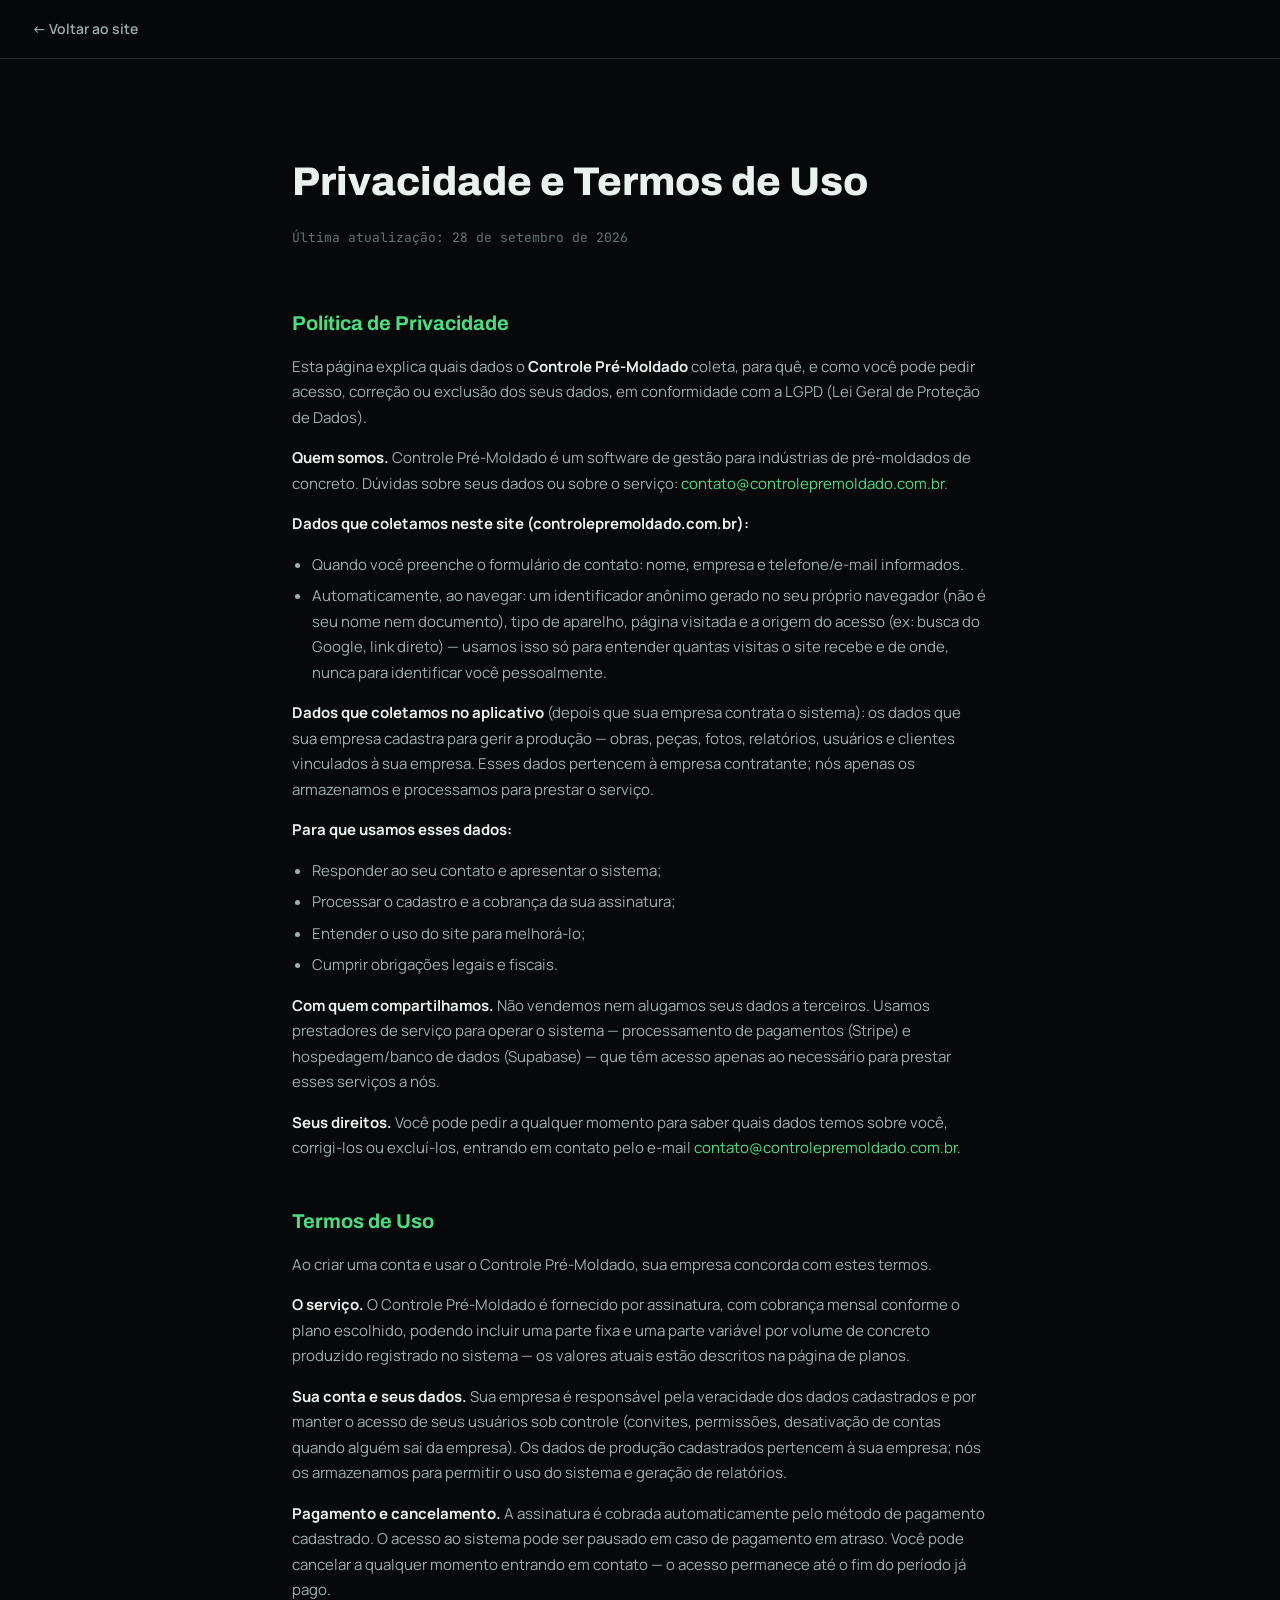
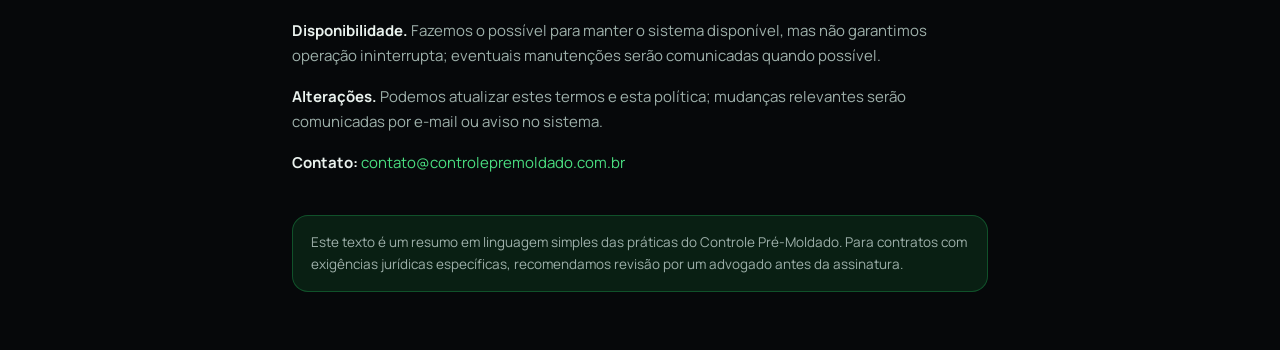
==== commit 035948c5: "Rodapé e privacidade: remove placeholder de razão social/CNPJ, mantém só a marca + e-mail de contato" ====
--- a/privacidade.html
+++ b/privacidade.html
@@ -46,7 +46,7 @@
   <h2 id="privacidade">Política de Privacidade</h2>
   <p>Esta página explica quais dados o <strong>Controle Pré-Moldado</strong> coleta, para quê, e como você pode pedir acesso, correção ou exclusão dos seus dados, em conformidade com a LGPD (Lei Geral de Proteção de Dados).</p>
 
-  <p><strong>Quem somos.</strong> Controle Pré-Moldado é um software de gestão para indústrias de pré-moldados de concreto, operado por [RAZÃO SOCIAL] — CNPJ [00.000.000/0000-00].</p>
+  <p><strong>Quem somos.</strong> Controle Pré-Moldado é um software de gestão para indústrias de pré-moldados de concreto. Dúvidas sobre seus dados ou sobre o serviço: <a href="mailto:contato@controlepremoldado.com.br">contato@controlepremoldado.com.br</a>.</p>
 
   <p><strong>Dados que coletamos neste site (controlepremoldado.com.br):</strong></p>
   <ul>
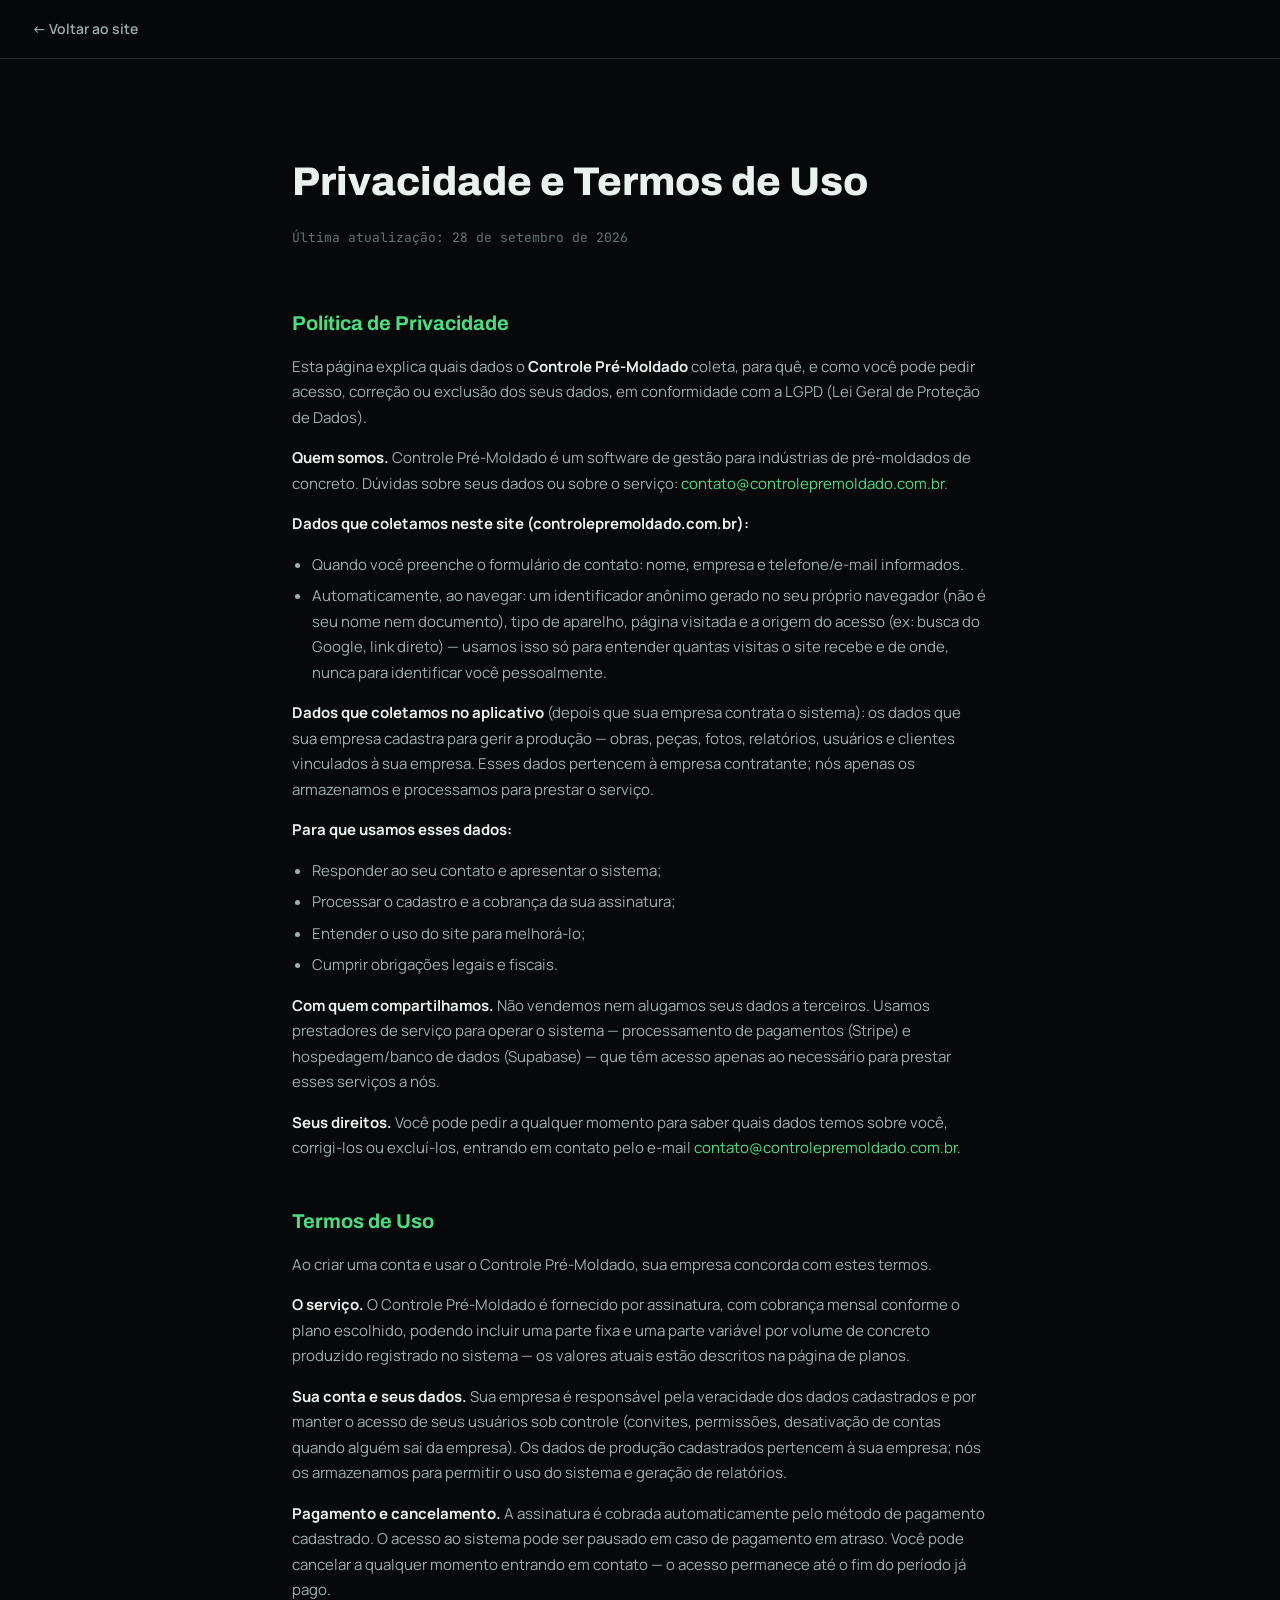
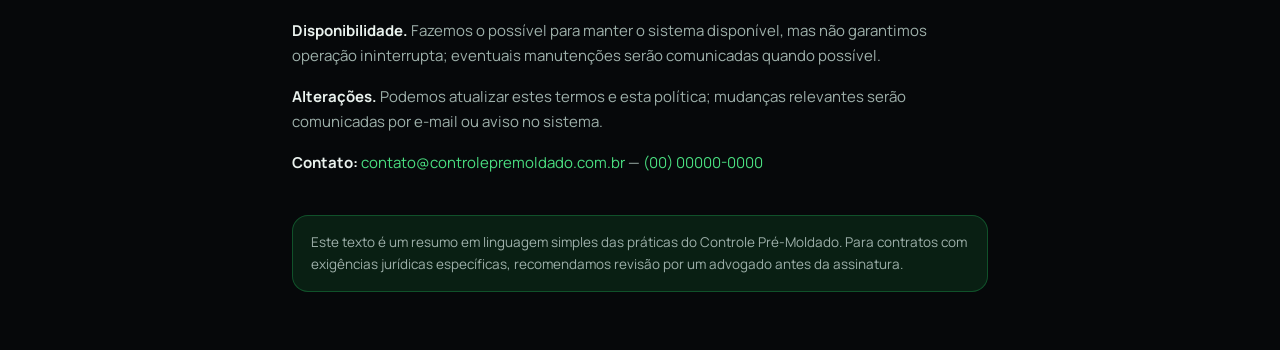
==== commit dea264b8: "Adiciona telefone provisório no rodapé e na página de privacidade (trocar pelo real depois)" ====
--- a/privacidade.html
+++ b/privacidade.html
@@ -81,7 +81,8 @@
 
   <p><strong>Alterações.</strong> Podemos atualizar estes termos e esta política; mudanças relevantes serão comunicadas por e-mail ou aviso no sistema.</p>
 
-  <p><strong>Contato:</strong> <a href="mailto:contato@controlepremoldado.com.br">contato@controlepremoldado.com.br</a></p>
+  <!-- TODO: número provisório, trocar pelo telefone real -->
+  <p><strong>Contato:</strong> <a href="mailto:contato@controlepremoldado.com.br">contato@controlepremoldado.com.br</a> — <a href="tel:+5500000000000">(00) 00000-0000</a></p>
 
   <div class="legal-nota">Este texto é um resumo em linguagem simples das práticas do Controle Pré-Moldado. Para contratos com exigências jurídicas específicas, recomendamos revisão por um advogado antes da assinatura.</div>
 </main>
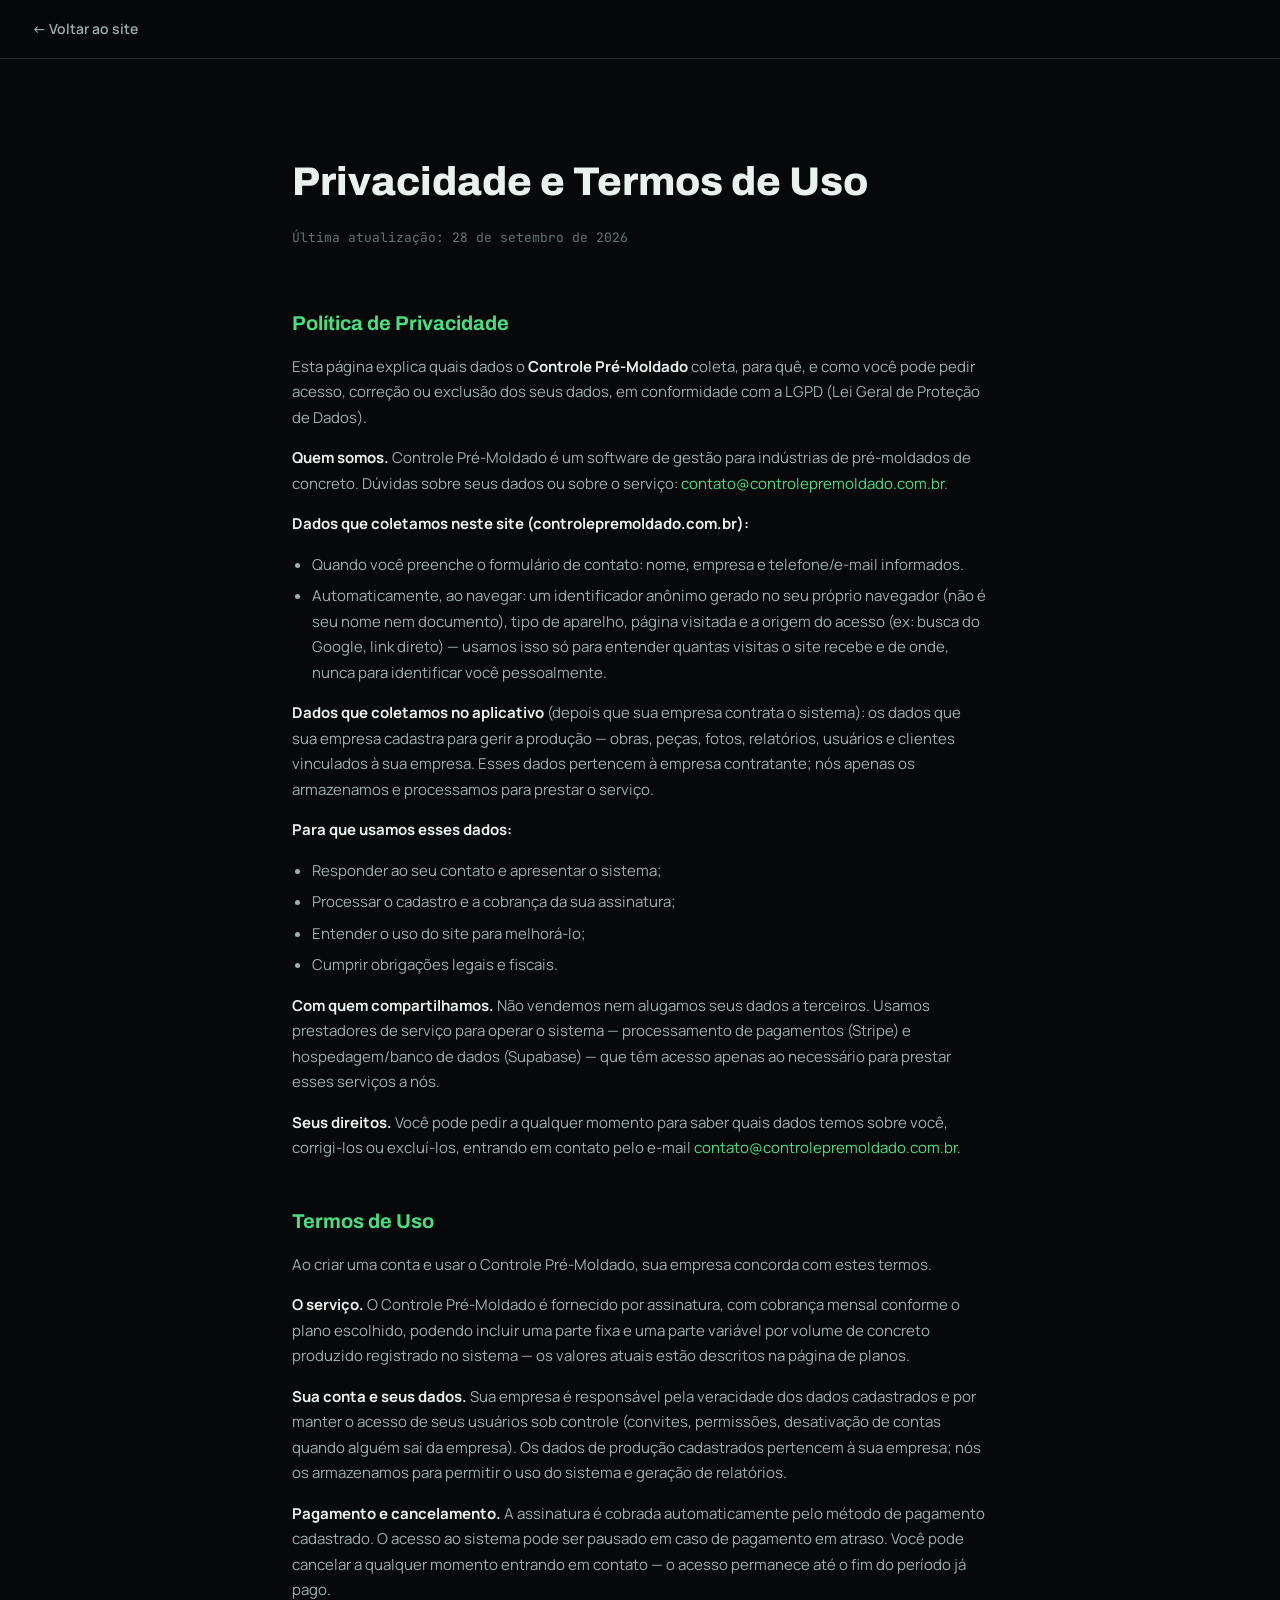
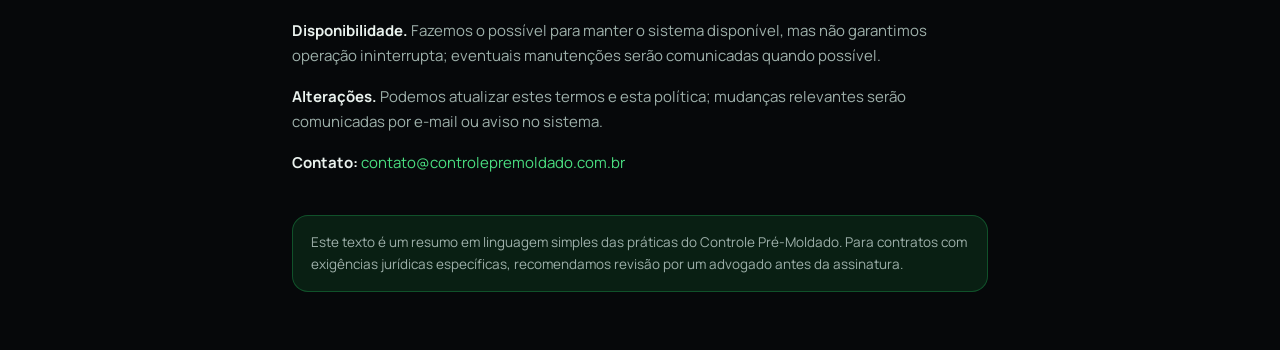
==== commit 75f50553: "Remove telefone falso do rodapé e da Política de Privacidade; formulário de contato não expõe mais d" ====
--- a/privacidade.html
+++ b/privacidade.html
@@ -81,8 +81,10 @@
 
   <p><strong>Alterações.</strong> Podemos atualizar estes termos e esta política; mudanças relevantes serão comunicadas por e-mail ou aviso no sistema.</p>
 
-  <!-- TODO: número provisório, trocar pelo telefone real -->
-  <p><strong>Contato:</strong> <a href="mailto:contato@controlepremoldado.com.br">contato@controlepremoldado.com.br</a> — <a href="tel:+5500000000000">(00) 00000-0000</a></p>
+  <!-- Só e-mail por enquanto — sem telefone real ainda, e um número falso de exemplo passaria
+       mais confiança do que devia (parece funcionar, mas não funciona). Acrescentar aqui quando
+       tiver um de verdade. -->
+  <p><strong>Contato:</strong> <a href="mailto:contato@controlepremoldado.com.br">contato@controlepremoldado.com.br</a></p>
 
   <div class="legal-nota">Este texto é um resumo em linguagem simples das práticas do Controle Pré-Moldado. Para contratos com exigências jurídicas específicas, recomendamos revisão por um advogado antes da assinatura.</div>
 </main>
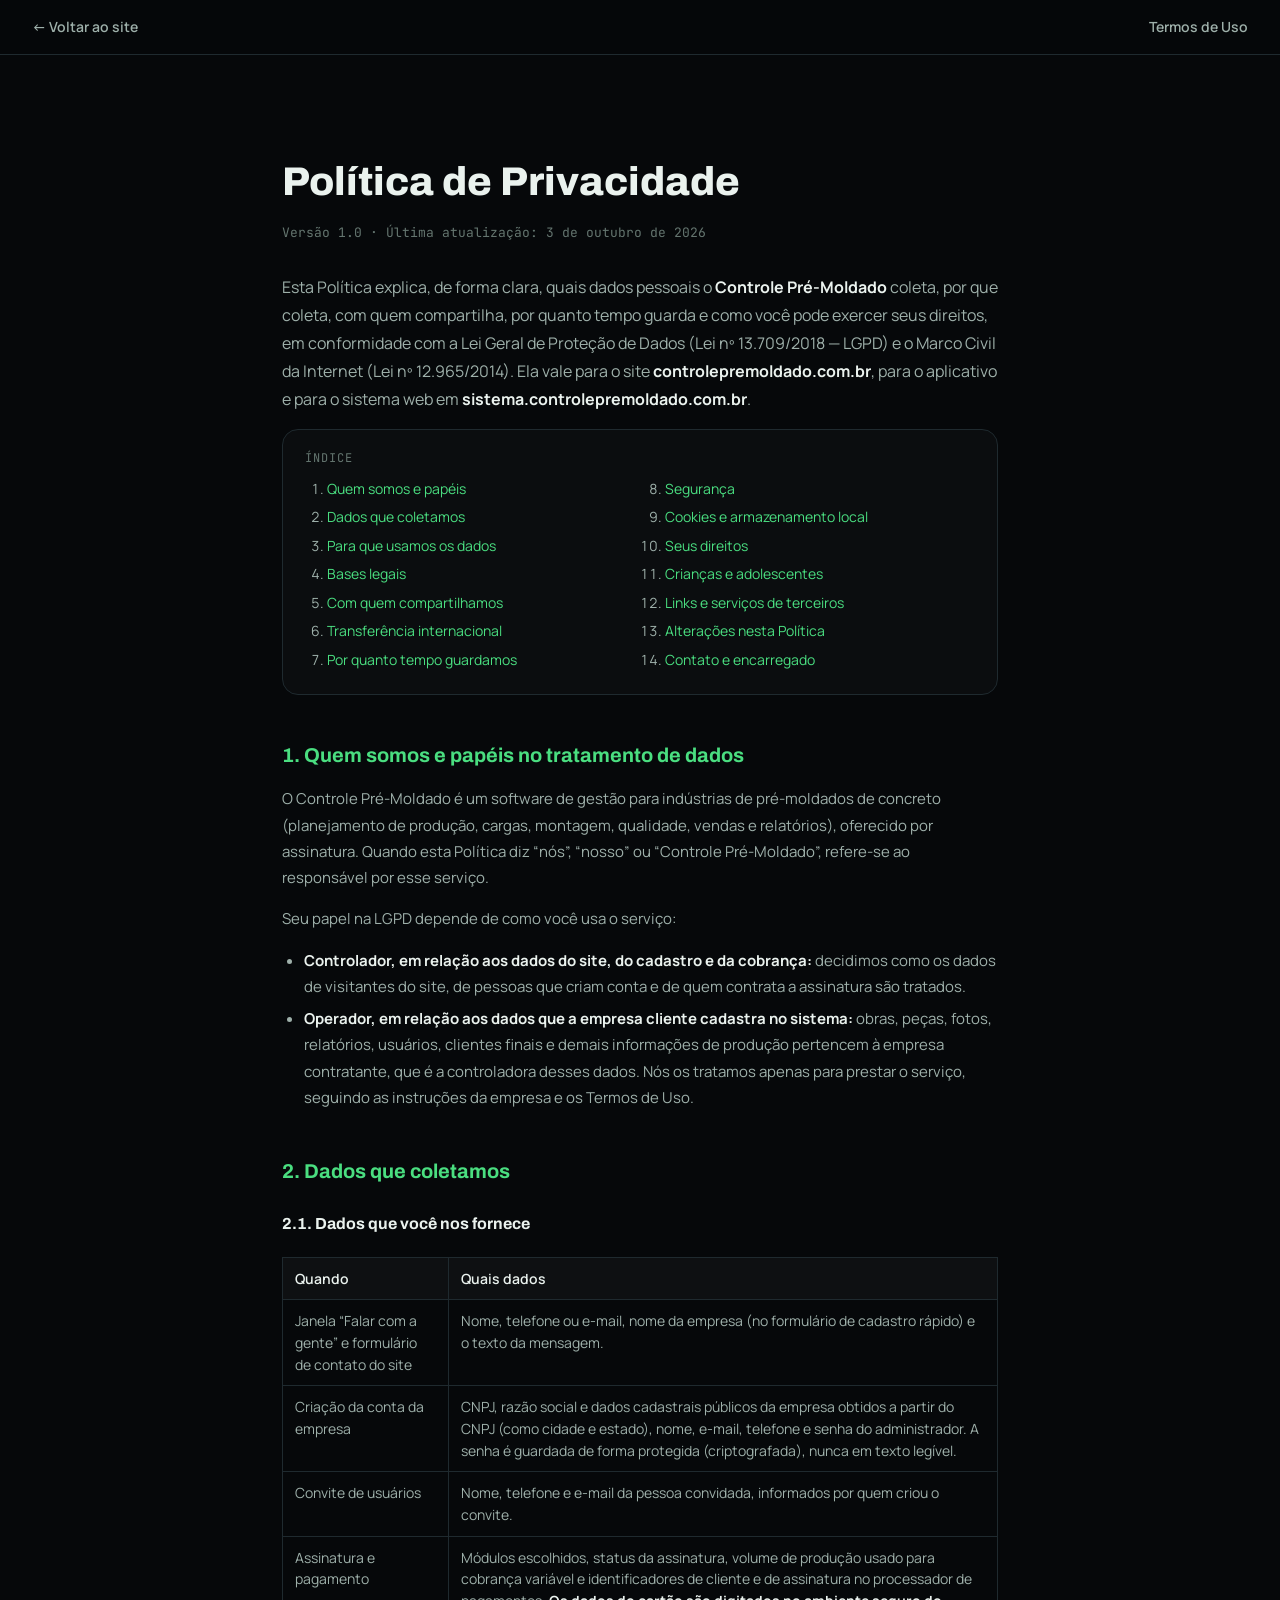
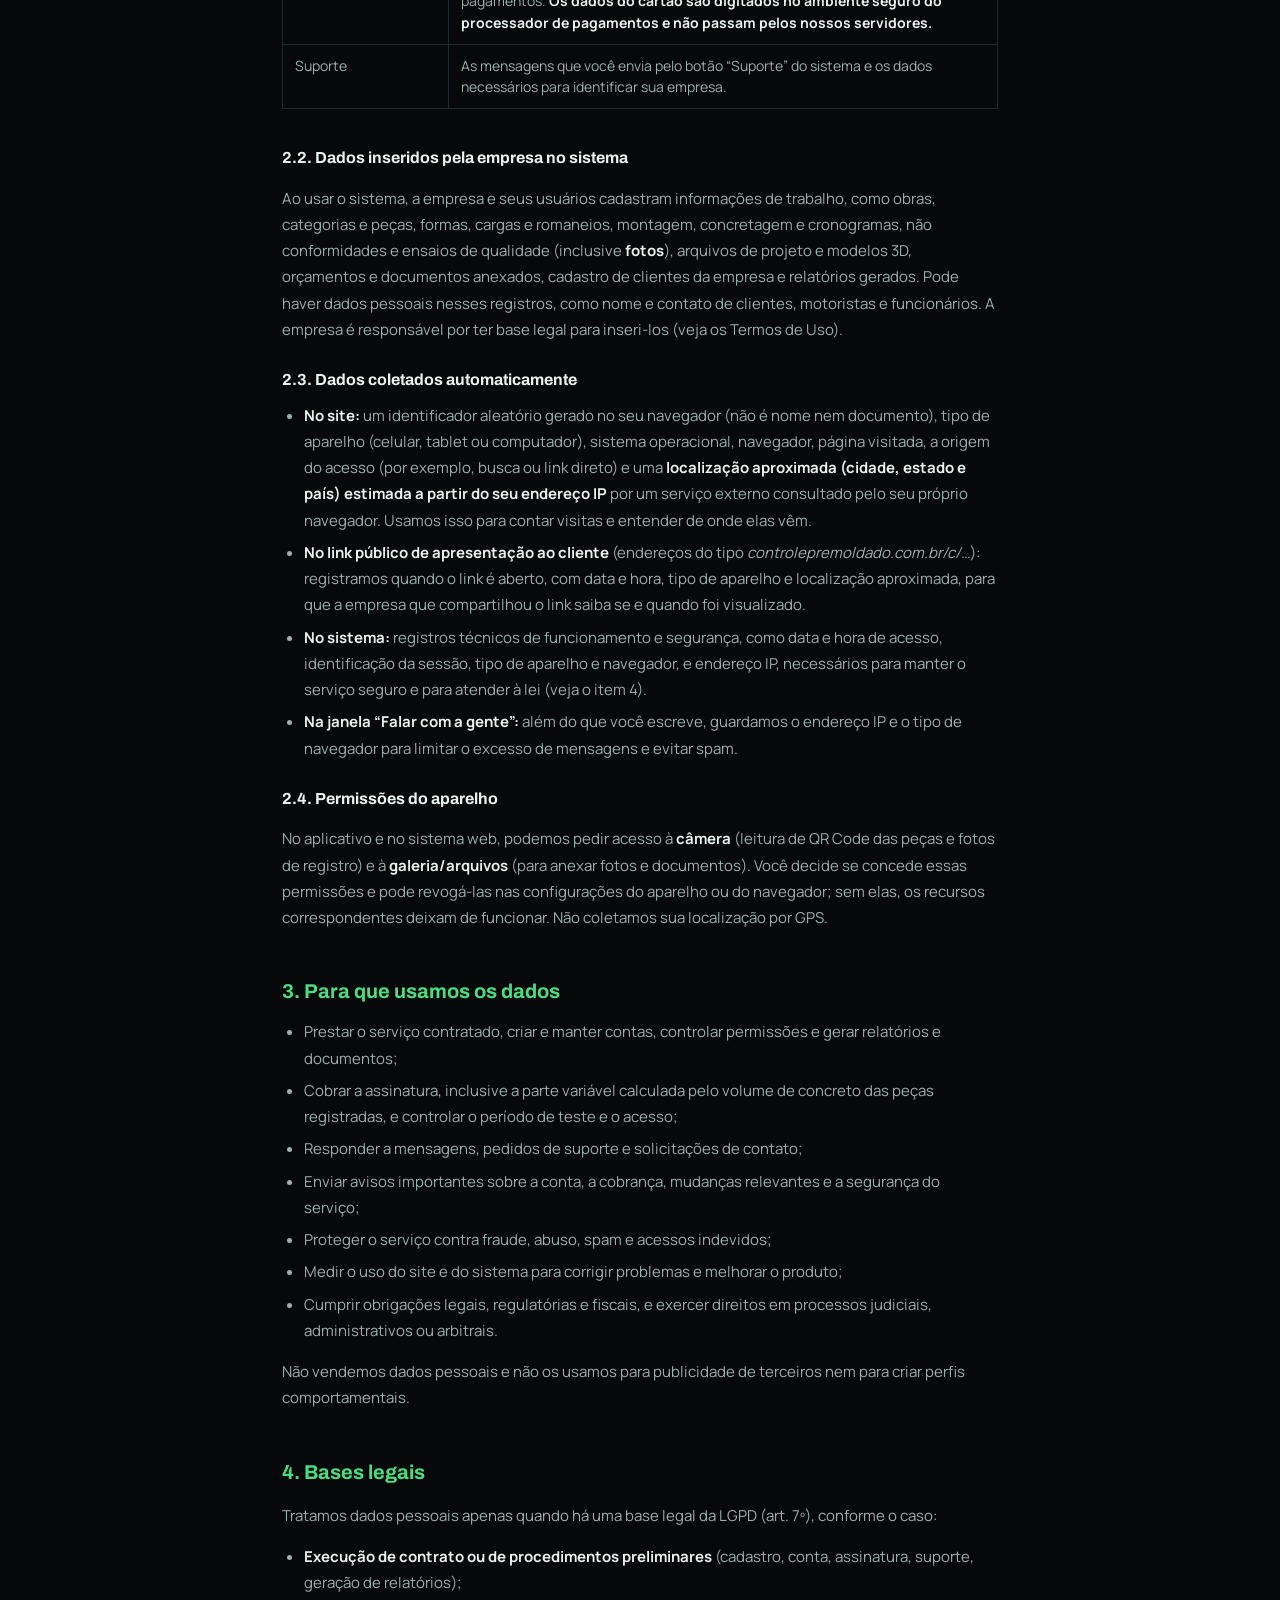
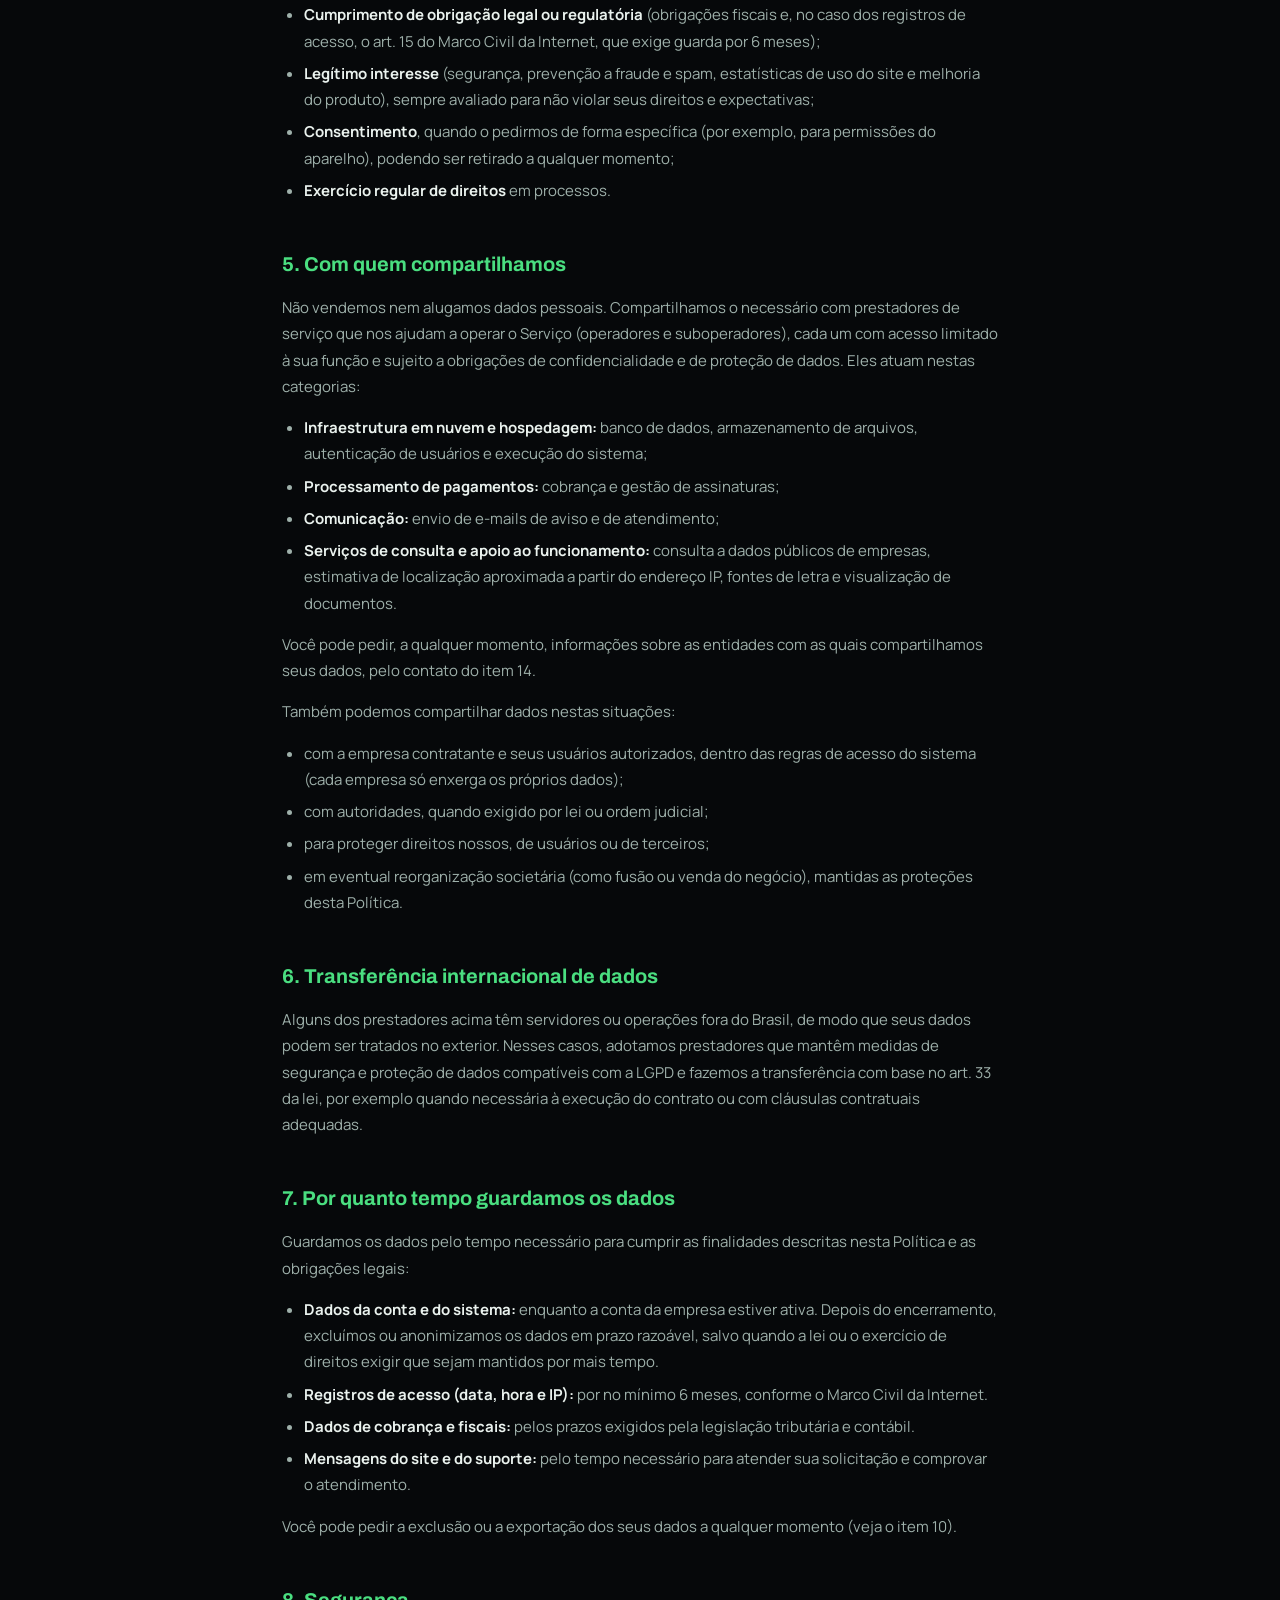
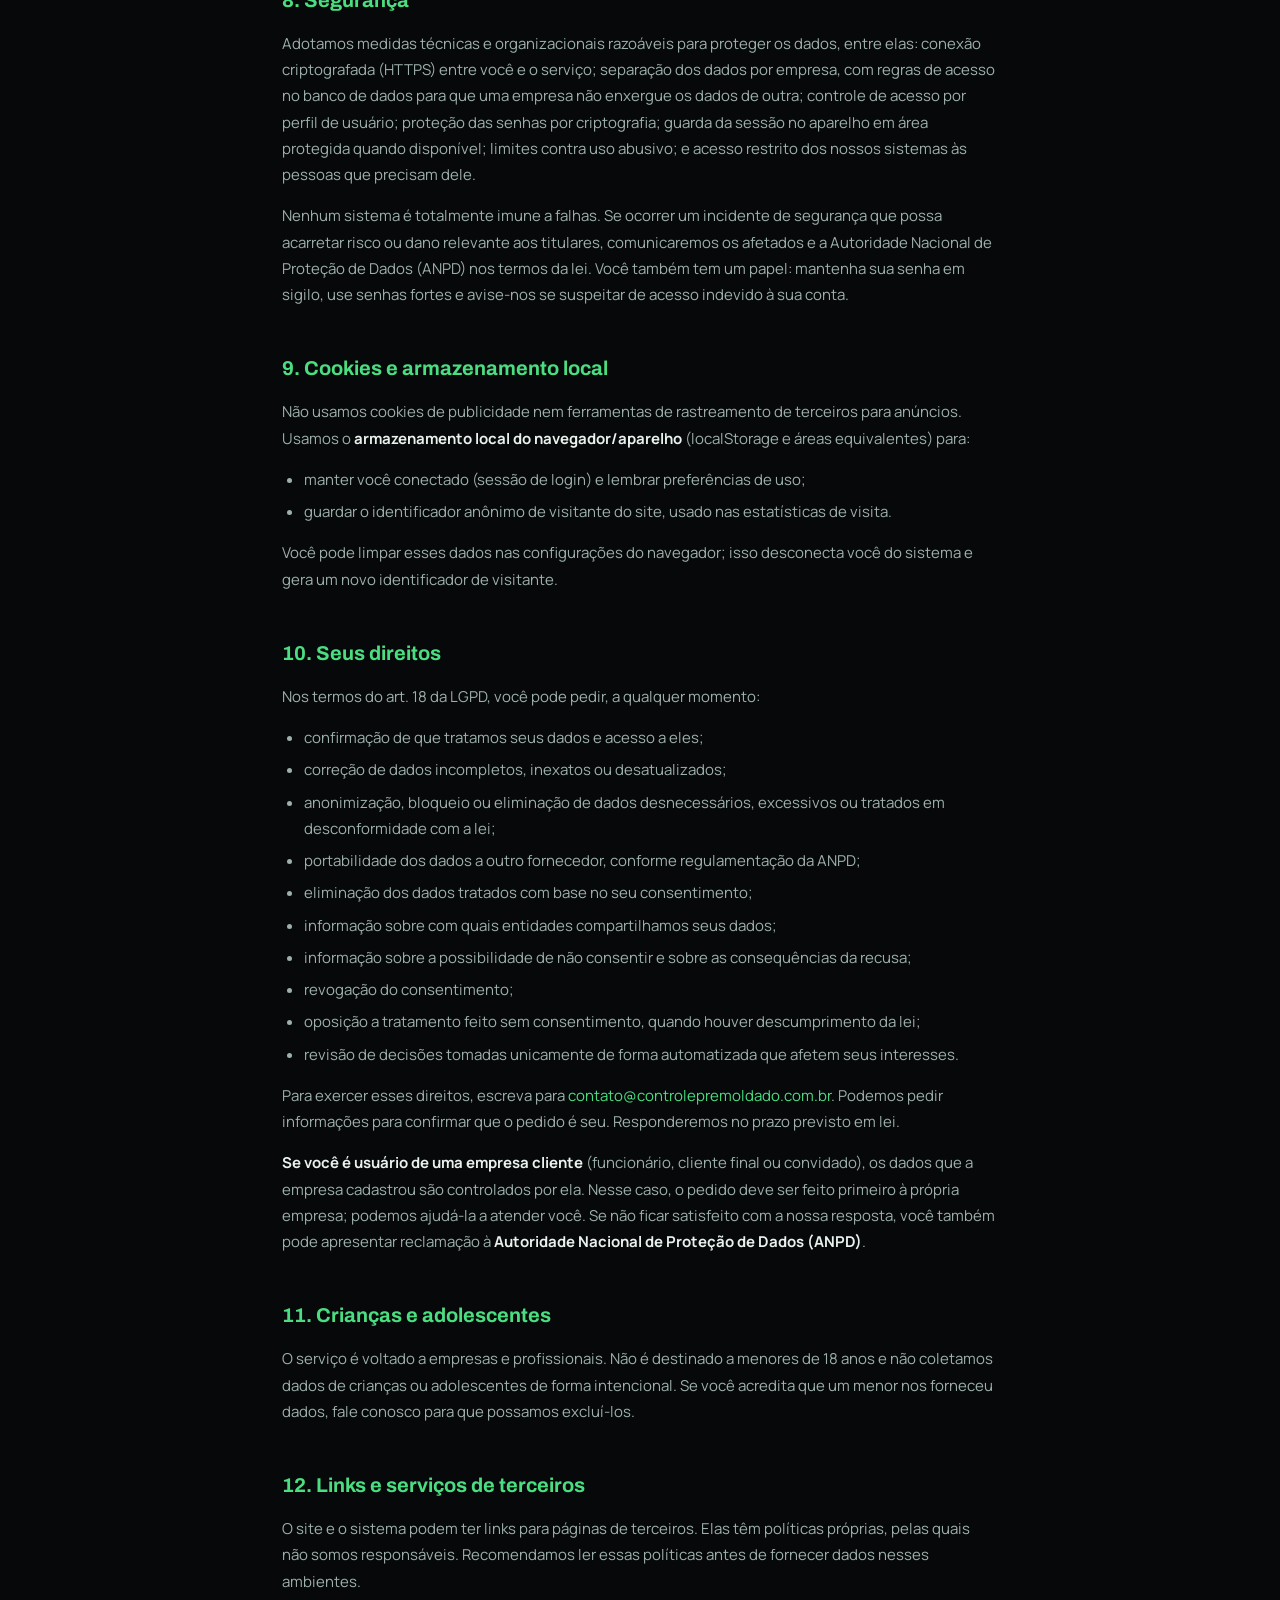
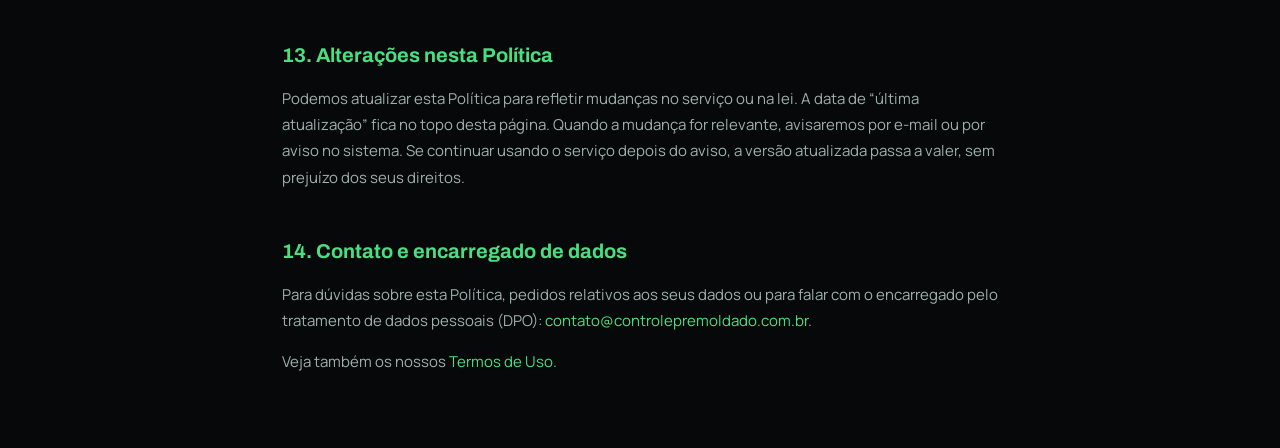
==== commit 7de3f633: "Site: celular do cliente, janela Falar com a gente, teste de 14 dias e novos termos - Card Vendas co" ====
--- a/privacidade.html
+++ b/privacidade.html
@@ -3,8 +3,8 @@
 <head>
 <meta charset="UTF-8">
 <meta name="viewport" content="width=device-width, initial-scale=1.0">
-<title>Privacidade e Termos de Uso — Controle Pré-Moldado</title>
-<meta name="description" content="Política de Privacidade e Termos de Uso do Controle Pré-Moldado.">
+<title>Política de Privacidade — Controle Pré-Moldado</title>
+<meta name="description" content="Política de Privacidade do Controle Pré-Moldado: quais dados coletamos, para quê, com quem compartilhamos e como exercer seus direitos pela LGPD.">
 <meta name="robots" content="noindex">
 <meta name="theme-color" content="#06080A">
 <link rel="icon" href="assets/favicon.svg" type="image/svg+xml">
@@ -12,81 +12,172 @@
 <link rel="preconnect" href="https://fonts.gstatic.com" crossorigin>
 <link rel="stylesheet" href="https://fonts.googleapis.com/css2?family=Archivo:wdth,wght@75..125,400..900&family=Manrope:wght@400;500;600;700&family=JetBrains+Mono:wght@400;500;700&display=swap">
 <link rel="stylesheet" href="css/style.css">
-<style>
-  .legal-main { max-width: 760px; margin: 0 auto; padding: clamp(110px,14vw,150px) var(--pad) var(--sec-y); }
-  .legal-main h1 { font-family: var(--display); font-weight: 800; font-size: clamp(28px,4vw,40px); color: var(--text); margin: 0 0 8px; }
-  .legal-main .atualizado { color: var(--text-3); font-family: var(--mono); font-size: 13px; margin-bottom: var(--sec-y); }
-  .legal-main h2 { font-family: var(--display); font-weight: 700; font-size: 20px; color: var(--green-bright); margin: 44px 0 12px; }
-  .legal-main h2:first-of-type { margin-top: 0; }
-  .legal-main p, .legal-main li { color: var(--text-2); font-size: 15px; line-height: 1.7; }
-  .legal-main ul { padding-left: 20px; margin: 10px 0; }
-  .legal-main li { margin-bottom: 6px; }
-  .legal-main strong { color: var(--text); }
-  .legal-main a { color: var(--green-bright); }
-  .legal-nota {
-    margin-top: 40px; padding: 16px 18px; border: 1px solid var(--green-line);
-    background: var(--green-soft); border-radius: var(--radius); color: var(--text-2); font-size: 13.5px;
-  }
-  .legal-topo {
-    position: fixed; top: 0; left: 0; right: 0; z-index: 10; padding: 16px var(--pad);
-    background: rgba(6,8,10,.85); backdrop-filter: blur(8px); border-bottom: 1px solid var(--line);
-  }
-  .legal-topo a { color: var(--text-2); text-decoration: none; font-size: 14px; font-family: var(--body); font-weight: 600; }
-  .legal-topo a:hover { color: var(--text); }
-</style>
+<link rel="stylesheet" href="css/legal.css">
 </head>
 <body>
 
-<div class="legal-topo"><a href="index.html">&larr; Voltar ao site</a></div>
+<div class="legal-topo">
+  <a href="index.html">&larr; Voltar ao site</a>
+  <a href="termos.html">Termos de Uso</a>
+</div>
 
 <main class="legal-main">
-  <h1>Privacidade e Termos de Uso</h1>
-  <p class="atualizado">Última atualização: 28 de setembro de 2026</p>
+  <h1>Política de Privacidade</h1>
+  <p class="atualizado">Versão 1.0 · Última atualização: 3 de outubro de 2026</p>
 
-  <h2 id="privacidade">Política de Privacidade</h2>
-  <p>Esta página explica quais dados o <strong>Controle Pré-Moldado</strong> coleta, para quê, e como você pode pedir acesso, correção ou exclusão dos seus dados, em conformidade com a LGPD (Lei Geral de Proteção de Dados).</p>
+  <p class="intro">Esta Política explica, de forma clara, quais dados pessoais o <strong>Controle Pré-Moldado</strong> coleta, por que coleta, com quem compartilha, por quanto tempo guarda e como você pode exercer seus direitos, em conformidade com a Lei Geral de Proteção de Dados (Lei nº 13.709/2018 — LGPD) e o Marco Civil da Internet (Lei nº 12.965/2014). Ela vale para o site <strong>controlepremoldado.com.br</strong>, para o aplicativo e para o sistema web em <strong>sistema.controlepremoldado.com.br</strong>.</p>
 
-  <p><strong>Quem somos.</strong> Controle Pré-Moldado é um software de gestão para indústrias de pré-moldados de concreto. Dúvidas sobre seus dados ou sobre o serviço: <a href="mailto:contato@controlepremoldado.com.br">contato@controlepremoldado.com.br</a>.</p>
+  <nav class="legal-indice" aria-label="Índice">
+    <p>Índice</p>
+    <ol>
+      <li><a href="#quem-somos">Quem somos e papéis</a></li>
+      <li><a href="#dados">Dados que coletamos</a></li>
+      <li><a href="#finalidades">Para que usamos os dados</a></li>
+      <li><a href="#bases">Bases legais</a></li>
+      <li><a href="#compartilhamento">Com quem compartilhamos</a></li>
+      <li><a href="#internacional">Transferência internacional</a></li>
+      <li><a href="#retencao">Por quanto tempo guardamos</a></li>
+      <li><a href="#seguranca">Segurança</a></li>
+      <li><a href="#cookies">Cookies e armazenamento local</a></li>
+      <li><a href="#direitos">Seus direitos</a></li>
+      <li><a href="#menores">Crianças e adolescentes</a></li>
+      <li><a href="#terceiros">Links e serviços de terceiros</a></li>
+      <li><a href="#alteracoes">Alterações nesta Política</a></li>
+      <li><a href="#contato">Contato e encarregado</a></li>
+    </ol>
+  </nav>
 
-  <p><strong>Dados que coletamos neste site (controlepremoldado.com.br):</strong></p>
+  <h2 id="quem-somos">1. Quem somos e papéis no tratamento de dados</h2>
+  <p>O Controle Pré-Moldado é um software de gestão para indústrias de pré-moldados de concreto (planejamento de produção, cargas, montagem, qualidade, vendas e relatórios), oferecido por assinatura. Quando esta Política diz “nós”, “nosso” ou “Controle Pré-Moldado”, refere-se ao responsável por esse serviço.</p>
+  <p>Seu papel na LGPD depende de como você usa o serviço:</p>
   <ul>
-    <li>Quando você preenche o formulário de contato: nome, empresa e telefone/e-mail informados.</li>
-    <li>Automaticamente, ao navegar: um identificador anônimo gerado no seu próprio navegador (não é seu nome nem documento), tipo de aparelho, página visitada e a origem do acesso (ex: busca do Google, link direto) — usamos isso só para entender quantas visitas o site recebe e de onde, nunca para identificar você pessoalmente.</li>
+    <li><strong>Controlador, em relação aos dados do site, do cadastro e da cobrança:</strong> decidimos como os dados de visitantes do site, de pessoas que criam conta e de quem contrata a assinatura são tratados.</li>
+    <li><strong>Operador, em relação aos dados que a empresa cliente cadastra no sistema:</strong> obras, peças, fotos, relatórios, usuários, clientes finais e demais informações de produção pertencem à empresa contratante, que é a controladora desses dados. Nós os tratamos apenas para prestar o serviço, seguindo as instruções da empresa e os Termos de Uso.</li>
   </ul>
 
-  <p><strong>Dados que coletamos no aplicativo</strong> (depois que sua empresa contrata o sistema): os dados que sua empresa cadastra para gerir a produção — obras, peças, fotos, relatórios, usuários e clientes vinculados à sua empresa. Esses dados pertencem à empresa contratante; nós apenas os armazenamos e processamos para prestar o serviço.</p>
+  <h2 id="dados">2. Dados que coletamos</h2>
 
-  <p><strong>Para que usamos esses dados:</strong></p>
+  <h3>2.1. Dados que você nos fornece</h3>
+  <div class="legal-tabela-wrap">
+  <table class="legal-tabela">
+    <thead><tr><th>Quando</th><th>Quais dados</th></tr></thead>
+    <tbody>
+      <tr><td>Janela “Falar com a gente” e formulário de contato do site</td><td>Nome, telefone ou e-mail, nome da empresa (no formulário de cadastro rápido) e o texto da mensagem.</td></tr>
+      <tr><td>Criação da conta da empresa</td><td>CNPJ, razão social e dados cadastrais públicos da empresa obtidos a partir do CNPJ (como cidade e estado), nome, e-mail, telefone e senha do administrador. A senha é guardada de forma protegida (criptografada), nunca em texto legível.</td></tr>
+      <tr><td>Convite de usuários</td><td>Nome, telefone e e-mail da pessoa convidada, informados por quem criou o convite.</td></tr>
+      <tr><td>Assinatura e pagamento</td><td>Módulos escolhidos, status da assinatura, volume de produção usado para cobrança variável e identificadores de cliente e de assinatura no processador de pagamentos. <strong>Os dados do cartão são digitados no ambiente seguro do processador de pagamentos e não passam pelos nossos servidores.</strong></td></tr>
+      <tr><td>Suporte</td><td>As mensagens que você envia pelo botão “Suporte” do sistema e os dados necessários para identificar sua empresa.</td></tr>
+    </tbody>
+  </table>
+  </div>
+
+  <h3>2.2. Dados inseridos pela empresa no sistema</h3>
+  <p>Ao usar o sistema, a empresa e seus usuários cadastram informações de trabalho, como obras, categorias e peças, formas, cargas e romaneios, montagem, concretagem e cronogramas, não conformidades e ensaios de qualidade (inclusive <strong>fotos</strong>), arquivos de projeto e modelos 3D, orçamentos e documentos anexados, cadastro de clientes da empresa e relatórios gerados. Pode haver dados pessoais nesses registros, como nome e contato de clientes, motoristas e funcionários. A empresa é responsável por ter base legal para inseri-los (veja os Termos de Uso).</p>
+
+  <h3>2.3. Dados coletados automaticamente</h3>
   <ul>
-    <li>Responder ao seu contato e apresentar o sistema;</li>
-    <li>Processar o cadastro e a cobrança da sua assinatura;</li>
-    <li>Entender o uso do site para melhorá-lo;</li>
-    <li>Cumprir obrigações legais e fiscais.</li>
+    <li><strong>No site:</strong> um identificador aleatório gerado no seu navegador (não é nome nem documento), tipo de aparelho (celular, tablet ou computador), sistema operacional, navegador, página visitada, a origem do acesso (por exemplo, busca ou link direto) e uma <strong>localização aproximada (cidade, estado e país) estimada a partir do seu endereço IP</strong> por um serviço externo consultado pelo seu próprio navegador. Usamos isso para contar visitas e entender de onde elas vêm.</li>
+    <li><strong>No link público de apresentação ao cliente</strong> (endereços do tipo <em>controlepremoldado.com.br/c/…</em>): registramos quando o link é aberto, com data e hora, tipo de aparelho e localização aproximada, para que a empresa que compartilhou o link saiba se e quando foi visualizado.</li>
+    <li><strong>No sistema:</strong> registros técnicos de funcionamento e segurança, como data e hora de acesso, identificação da sessão, tipo de aparelho e navegador, e endereço IP, necessários para manter o serviço seguro e para atender à lei (veja o item 4).</li>
+    <li><strong>Na janela “Falar com a gente”:</strong> além do que você escreve, guardamos o endereço IP e o tipo de navegador para limitar o excesso de mensagens e evitar spam.</li>
   </ul>
 
-  <p><strong>Com quem compartilhamos.</strong> Não vendemos nem alugamos seus dados a terceiros. Usamos prestadores de serviço para operar o sistema — processamento de pagamentos (Stripe) e hospedagem/banco de dados (Supabase) — que têm acesso apenas ao necessário para prestar esses serviços a nós.</p>
+  <h3>2.4. Permissões do aparelho</h3>
+  <p>No aplicativo e no sistema web, podemos pedir acesso à <strong>câmera</strong> (leitura de QR Code das peças e fotos de registro) e à <strong>galeria/arquivos</strong> (para anexar fotos e documentos). Você decide se concede essas permissões e pode revogá-las nas configurações do aparelho ou do navegador; sem elas, os recursos correspondentes deixam de funcionar. Não coletamos sua localização por GPS.</p>
 
-  <p><strong>Seus direitos.</strong> Você pode pedir a qualquer momento para saber quais dados temos sobre você, corrigi-los ou excluí-los, entrando em contato pelo e-mail <a href="mailto:contato@controlepremoldado.com.br">contato@controlepremoldado.com.br</a>.</p>
+  <h2 id="finalidades">3. Para que usamos os dados</h2>
+  <ul>
+    <li>Prestar o serviço contratado, criar e manter contas, controlar permissões e gerar relatórios e documentos;</li>
+    <li>Cobrar a assinatura, inclusive a parte variável calculada pelo volume de concreto das peças registradas, e controlar o período de teste e o acesso;</li>
+    <li>Responder a mensagens, pedidos de suporte e solicitações de contato;</li>
+    <li>Enviar avisos importantes sobre a conta, a cobrança, mudanças relevantes e a segurança do serviço;</li>
+    <li>Proteger o serviço contra fraude, abuso, spam e acessos indevidos;</li>
+    <li>Medir o uso do site e do sistema para corrigir problemas e melhorar o produto;</li>
+    <li>Cumprir obrigações legais, regulatórias e fiscais, e exercer direitos em processos judiciais, administrativos ou arbitrais.</li>
+  </ul>
+  <p>Não vendemos dados pessoais e não os usamos para publicidade de terceiros nem para criar perfis comportamentais.</p>
 
-  <h2 id="termos">Termos de Uso</h2>
-  <p>Ao criar uma conta e usar o Controle Pré-Moldado, sua empresa concorda com estes termos.</p>
+  <h2 id="bases">4. Bases legais</h2>
+  <p>Tratamos dados pessoais apenas quando há uma base legal da LGPD (art. 7º), conforme o caso:</p>
+  <ul>
+    <li><strong>Execução de contrato ou de procedimentos preliminares</strong> (cadastro, conta, assinatura, suporte, geração de relatórios);</li>
+    <li><strong>Cumprimento de obrigação legal ou regulatória</strong> (obrigações fiscais e, no caso dos registros de acesso, o art. 15 do Marco Civil da Internet, que exige guarda por 6 meses);</li>
+    <li><strong>Legítimo interesse</strong> (segurança, prevenção a fraude e spam, estatísticas de uso do site e melhoria do produto), sempre avaliado para não violar seus direitos e expectativas;</li>
+    <li><strong>Consentimento</strong>, quando o pedirmos de forma específica (por exemplo, para permissões do aparelho), podendo ser retirado a qualquer momento;</li>
+    <li><strong>Exercício regular de direitos</strong> em processos.</li>
+  </ul>
 
-  <p><strong>O serviço.</strong> O Controle Pré-Moldado é fornecido por assinatura, com cobrança mensal conforme o plano escolhido, podendo incluir uma parte fixa e uma parte variável por volume de concreto produzido registrado no sistema — os valores atuais estão descritos na página de planos.</p>
+  <h2 id="compartilhamento">5. Com quem compartilhamos</h2>
+  <p>Não vendemos nem alugamos dados pessoais. Compartilhamos o necessário com prestadores de serviço que nos ajudam a operar o Serviço (operadores e suboperadores), cada um com acesso limitado à sua função e sujeito a obrigações de confidencialidade e de proteção de dados. Eles atuam nestas categorias:</p>
+  <ul>
+    <li><strong>Infraestrutura em nuvem e hospedagem:</strong> banco de dados, armazenamento de arquivos, autenticação de usuários e execução do sistema;</li>
+    <li><strong>Processamento de pagamentos:</strong> cobrança e gestão de assinaturas;</li>
+    <li><strong>Comunicação:</strong> envio de e-mails de aviso e de atendimento;</li>
+    <li><strong>Serviços de consulta e apoio ao funcionamento:</strong> consulta a dados públicos de empresas, estimativa de localização aproximada a partir do endereço IP, fontes de letra e visualização de documentos.</li>
+  </ul>
+  <p>Você pode pedir, a qualquer momento, informações sobre as entidades com as quais compartilhamos seus dados, pelo contato do item 14.</p>
+  <p>Também podemos compartilhar dados nestas situações:</p>
+  <ul>
+    <li>com a empresa contratante e seus usuários autorizados, dentro das regras de acesso do sistema (cada empresa só enxerga os próprios dados);</li>
+    <li>com autoridades, quando exigido por lei ou ordem judicial;</li>
+    <li>para proteger direitos nossos, de usuários ou de terceiros;</li>
+    <li>em eventual reorganização societária (como fusão ou venda do negócio), mantidas as proteções desta Política.</li>
+  </ul>
+  <h2 id="internacional">6. Transferência internacional de dados</h2>
+  <p>Alguns dos prestadores acima têm servidores ou operações fora do Brasil, de modo que seus dados podem ser tratados no exterior. Nesses casos, adotamos prestadores que mantêm medidas de segurança e proteção de dados compatíveis com a LGPD e fazemos a transferência com base no art. 33 da lei, por exemplo quando necessária à execução do contrato ou com cláusulas contratuais adequadas.</p>
 
-  <p><strong>Sua conta e seus dados.</strong> Sua empresa é responsável pela veracidade dos dados cadastrados e por manter o acesso de seus usuários sob controle (convites, permissões, desativação de contas quando alguém sai da empresa). Os dados de produção cadastrados pertencem à sua empresa; nós os armazenamos para permitir o uso do sistema e geração de relatórios.</p>
+  <h2 id="retencao">7. Por quanto tempo guardamos os dados</h2>
+  <p>Guardamos os dados pelo tempo necessário para cumprir as finalidades descritas nesta Política e as obrigações legais:</p>
+  <ul>
+    <li><strong>Dados da conta e do sistema:</strong> enquanto a conta da empresa estiver ativa. Depois do encerramento, excluímos ou anonimizamos os dados em prazo razoável, salvo quando a lei ou o exercício de direitos exigir que sejam mantidos por mais tempo.</li>
+    <li><strong>Registros de acesso (data, hora e IP):</strong> por no mínimo 6 meses, conforme o Marco Civil da Internet.</li>
+    <li><strong>Dados de cobrança e fiscais:</strong> pelos prazos exigidos pela legislação tributária e contábil.</li>
+    <li><strong>Mensagens do site e do suporte:</strong> pelo tempo necessário para atender sua solicitação e comprovar o atendimento.</li>
+  </ul>
+  <p>Você pode pedir a exclusão ou a exportação dos seus dados a qualquer momento (veja o item 10).</p>
 
-  <p><strong>Pagamento e cancelamento.</strong> A assinatura é cobrada automaticamente pelo método de pagamento cadastrado. O acesso ao sistema pode ser pausado em caso de pagamento em atraso. Você pode cancelar a qualquer momento entrando em contato — o acesso permanece até o fim do período já pago.</p>
+  <h2 id="seguranca">8. Segurança</h2>
+  <p>Adotamos medidas técnicas e organizacionais razoáveis para proteger os dados, entre elas: conexão criptografada (HTTPS) entre você e o serviço; separação dos dados por empresa, com regras de acesso no banco de dados para que uma empresa não enxergue os dados de outra; controle de acesso por perfil de usuário; proteção das senhas por criptografia; guarda da sessão no aparelho em área protegida quando disponível; limites contra uso abusivo; e acesso restrito dos nossos sistemas às pessoas que precisam dele.</p>
+  <p>Nenhum sistema é totalmente imune a falhas. Se ocorrer um incidente de segurança que possa acarretar risco ou dano relevante aos titulares, comunicaremos os afetados e a Autoridade Nacional de Proteção de Dados (ANPD) nos termos da lei. Você também tem um papel: mantenha sua senha em sigilo, use senhas fortes e avise-nos se suspeitar de acesso indevido à sua conta.</p>
 
-  <p><strong>Disponibilidade.</strong> Fazemos o possível para manter o sistema disponível, mas não garantimos operação ininterrupta; eventuais manutenções serão comunicadas quando possível.</p>
+  <h2 id="cookies">9. Cookies e armazenamento local</h2>
+  <p>Não usamos cookies de publicidade nem ferramentas de rastreamento de terceiros para anúncios. Usamos o <strong>armazenamento local do navegador/aparelho</strong> (localStorage e áreas equivalentes) para:</p>
+  <ul>
+    <li>manter você conectado (sessão de login) e lembrar preferências de uso;</li>
+    <li>guardar o identificador anônimo de visitante do site, usado nas estatísticas de visita.</li>
+  </ul>
+  <p>Você pode limpar esses dados nas configurações do navegador; isso desconecta você do sistema e gera um novo identificador de visitante.</p>
 
-  <p><strong>Alterações.</strong> Podemos atualizar estes termos e esta política; mudanças relevantes serão comunicadas por e-mail ou aviso no sistema.</p>
+  <h2 id="direitos">10. Seus direitos</h2>
+  <p>Nos termos do art. 18 da LGPD, você pode pedir, a qualquer momento:</p>
+  <ul>
+    <li>confirmação de que tratamos seus dados e acesso a eles;</li>
+    <li>correção de dados incompletos, inexatos ou desatualizados;</li>
+    <li>anonimização, bloqueio ou eliminação de dados desnecessários, excessivos ou tratados em desconformidade com a lei;</li>
+    <li>portabilidade dos dados a outro fornecedor, conforme regulamentação da ANPD;</li>
+    <li>eliminação dos dados tratados com base no seu consentimento;</li>
+    <li>informação sobre com quais entidades compartilhamos seus dados;</li>
+    <li>informação sobre a possibilidade de não consentir e sobre as consequências da recusa;</li>
+    <li>revogação do consentimento;</li>
+    <li>oposição a tratamento feito sem consentimento, quando houver descumprimento da lei;</li>
+    <li>revisão de decisões tomadas unicamente de forma automatizada que afetem seus interesses.</li>
+  </ul>
+  <p>Para exercer esses direitos, escreva para <a href="mailto:contato@controlepremoldado.com.br">contato@controlepremoldado.com.br</a>. Podemos pedir informações para confirmar que o pedido é seu. Responderemos no prazo previsto em lei.</p>
+  <p><strong>Se você é usuário de uma empresa cliente</strong> (funcionário, cliente final ou convidado), os dados que a empresa cadastrou são controlados por ela. Nesse caso, o pedido deve ser feito primeiro à própria empresa; podemos ajudá-la a atender você. Se não ficar satisfeito com a nossa resposta, você também pode apresentar reclamação à <strong>Autoridade Nacional de Proteção de Dados (ANPD)</strong>.</p>
 
-  <!-- Só e-mail por enquanto — sem telefone real ainda, e um número falso de exemplo passaria
-       mais confiança do que devia (parece funcionar, mas não funciona). Acrescentar aqui quando
-       tiver um de verdade. -->
-  <p><strong>Contato:</strong> <a href="mailto:contato@controlepremoldado.com.br">contato@controlepremoldado.com.br</a></p>
+  <h2 id="menores">11. Crianças e adolescentes</h2>
+  <p>O serviço é voltado a empresas e profissionais. Não é destinado a menores de 18 anos e não coletamos dados de crianças ou adolescentes de forma intencional. Se você acredita que um menor nos forneceu dados, fale conosco para que possamos excluí-los.</p>
 
-  <div class="legal-nota">Este texto é um resumo em linguagem simples das práticas do Controle Pré-Moldado. Para contratos com exigências jurídicas específicas, recomendamos revisão por um advogado antes da assinatura.</div>
+  <h2 id="terceiros">12. Links e serviços de terceiros</h2>
+  <p>O site e o sistema podem ter links para páginas de terceiros. Elas têm políticas próprias, pelas quais não somos responsáveis. Recomendamos ler essas políticas antes de fornecer dados nesses ambientes.</p>
+
+  <h2 id="alteracoes">13. Alterações nesta Política</h2>
+  <p>Podemos atualizar esta Política para refletir mudanças no serviço ou na lei. A data de “última atualização” fica no topo desta página. Quando a mudança for relevante, avisaremos por e-mail ou por aviso no sistema. Se continuar usando o serviço depois do aviso, a versão atualizada passa a valer, sem prejuízo dos seus direitos.</p>
+
+  <h2 id="contato">14. Contato e encarregado de dados</h2>
+  <p>Para dúvidas sobre esta Política, pedidos relativos aos seus dados ou para falar com o encarregado pelo tratamento de dados pessoais (DPO): <a href="mailto:contato@controlepremoldado.com.br">contato@controlepremoldado.com.br</a>.</p>
+  <p>Veja também os nossos <a href="termos.html">Termos de Uso</a>.</p>
+
 </main>
 
 </body>
--- a/css/style.css
+++ b/css/style.css
@@ -713,6 +713,27 @@
 .b-mini-link .seen { display: inline-flex; align-items: center; gap: 7px; font-size: 0.74rem; color: var(--text-3); }
 .b-mini-link .seen i { width: 6px; height: 6px; border-radius: 50%; background: var(--green-bright); animation: pulse 2.4s infinite; }
 
+/* card Vendas: texto à esquerda, celular do cliente à direita (cortado embaixo, "espiando" o card) */
+.b-vendas { display: grid; grid-template-columns: 1fr auto; gap: 22px; }
+.b-vendas-txt { align-self: start; }
+.b-benef { margin-top: 12px; padding-left: 14px; border-left: 2px solid var(--green-line); }
+.b-card .b-benef .b-benef-lead { color: var(--text); font-weight: 600; font-size: 0.98rem; line-height: 1.4; margin-bottom: 6px; }
+.b-benef ul { list-style: none; margin: 10px 0 0; padding: 0; display: grid; gap: 7px; }
+.b-benef li { position: relative; padding-left: 20px; font-size: 0.86rem; line-height: 1.45; color: var(--text-2); }
+.b-benef li::before { content: ""; position: absolute; left: 0; top: 0.5em; width: 9px; height: 5px; border-left: 2px solid var(--green-bright); border-bottom: 2px solid var(--green-bright); transform: rotate(-45deg) translateY(-30%); }
+.phone-mini { width: 190px; align-self: center; }
+.phone-mini .phone-screen { container-type: inline-size; }
+/* duas telas reais alternando (fade); posições em % da imagem 738×1600 */
+.cli-slide { position: absolute; inset: 0; opacity: 0; animation: cli-fade 9s ease-in-out infinite; }
+.cli-slide img:not(.cli-logo):not(.cli-marca-d) { position: absolute; inset: 0; width: 100%; height: 100%; object-fit: cover; }
+.cli-a { opacity: 1; }
+.cli-b { animation-delay: -4.5s; }
+@keyframes cli-fade { 0%, 40% { opacity: 1; } 50%, 90% { opacity: 0; } 100% { opacity: 1; } }
+.phone-mini .cli-logo { position: absolute; inset: auto; left: 50%; top: 10.6%; width: 34%; height: auto; transform: translateX(-50%); }
+.cli-nome { position: absolute; left: 0; right: 0; top: 26.6%; text-align: center; font-family: var(--display); font-weight: 700; font-size: 5.6cqw; color: #fff; letter-spacing: -0.01em; }
+.cli-contato { position: absolute; left: 0; right: 0; top: 68%; text-align: center; font-weight: 600; font-size: 3.4cqw; line-height: 1.55; color: var(--green-bright); }
+.phone-mini .cli-marca-d { position: absolute; inset: auto; left: 50%; top: 83%; width: 22%; height: auto; transform: translateX(-50%); opacity: .55; }
+@media (prefers-reduced-motion: reduce) { .cli-slide { animation: none; } .cli-b { opacity: 0; } }
 @media (max-width: 1080px) { .bento { grid-template-columns: repeat(2, 1fr); } .b-tall { grid-row: span 1; } }
 @media (max-width: 620px) {
   .bento { grid-template-columns: 1fr; gap: 10px; }
@@ -728,6 +749,10 @@
   .b-mini { margin-top: 14px; gap: 5px; }
   .cp-demo { margin-top: 14px; }
   .b-mini-link { margin-top: 12px; gap: 6px; }
+  .b-vendas { grid-template-columns: 1fr; gap: 14px; }
+  .b-vendas-txt { padding-bottom: 0; }
+  .phone-mini { justify-self: center; width: 200px; }
+  .b-vendas .b-mini-link .lnk { white-space: normal; overflow-wrap: anywhere; }
 }
 
 /* ═══════════ CAMPO / MOBILE ═══════════ */
@@ -1155,3 +1180,35 @@
   .tick { opacity: 1; transform: none; animation: none; }
   .app-window { transform: none; }
 }
+
+/* ═══════════ JANELA "FALAR COM A GENTE" ═══════════ */
+.msg-modal { position: fixed; inset: 0; z-index: 200; display: grid; place-items: center; padding: 16px; }
+.msg-modal[hidden] { display: none; }
+.msg-backdrop { position: absolute; inset: 0; background: rgba(2,5,4,.72); backdrop-filter: blur(4px); animation: msg-in .2s ease-out; }
+.msg-card {
+  position: relative; width: min(460px, 100%); max-height: calc(100vh - 32px); overflow-y: auto;
+  padding: 28px 26px 24px; border: 1px solid var(--line-bright); border-radius: var(--radius-lg);
+  background: linear-gradient(168deg, var(--surface), rgba(9,13,15,.96));
+  box-shadow: 0 40px 90px -30px rgba(0,0,0,1); animation: msg-in .25s ease-out;
+}
+@keyframes msg-in { from { opacity: 0; transform: translateY(10px); } to { opacity: 1; transform: none; } }
+.msg-card h2 { margin: 0 0 6px; font-family: var(--display); font-size: 1.4rem; letter-spacing: -0.02em; color: var(--text); }
+.msg-sub { margin: 0 0 18px; color: var(--text-2); font-size: 0.92rem; line-height: 1.5; }
+.msg-fechar {
+  position: absolute; top: 12px; right: 12px; width: 34px; height: 34px; border-radius: 50%;
+  border: 1px solid var(--line); background: transparent; color: var(--text-2); font-size: 1.3rem; line-height: 1; cursor: pointer;
+}
+.msg-fechar:hover { color: var(--text); border-color: var(--line-bright); }
+#msgForm { display: grid; gap: 14px; }
+.f-field textarea {
+  width: 100%; padding: 14px 16px; resize: vertical; min-height: 110px;
+  background: rgba(0,0,0,.35); border: 1px solid var(--line-bright); border-radius: 12px;
+  color: var(--text); font-family: var(--body); font-size: 0.96rem; line-height: 1.5;
+}
+.f-field textarea:focus { outline: none; border-color: var(--green); background: rgba(0,0,0,.5); box-shadow: 0 0 0 3px rgba(34,197,94,.16); }
+.f-field textarea.invalid { border-color: var(--red); }
+.msg-isca { position: absolute; left: -9999px; width: 1px; height: 1px; opacity: 0; }
+.msg-ok { text-align: center; padding: 10px 0 4px; }
+.msg-ok .msg-sub { margin-bottom: 20px; }
+body.msg-aberta { overflow: hidden; }
+@media (prefers-reduced-motion: reduce) { .msg-backdrop, .msg-card { animation: none; } }
--- a/css/legal.css
+++ b/css/legal.css
@@ -0,0 +1,34 @@
+/* Páginas legais (Termos de Uso e Política de Privacidade) */
+.legal-topo {
+  position: fixed; top: 0; left: 0; right: 0; z-index: 10; padding: 16px var(--pad);
+  display: flex; justify-content: space-between; gap: 16px; flex-wrap: wrap;
+  background: rgba(6,8,10,.85); backdrop-filter: blur(8px); border-bottom: 1px solid var(--line);
+}
+.legal-topo a { color: var(--text-2); text-decoration: none; font-size: 14px; font-family: var(--body); font-weight: 600; }
+.legal-topo a:hover { color: var(--text); }
+
+.legal-main { max-width: 780px; margin: 0 auto; padding: clamp(110px,14vw,150px) var(--pad) var(--sec-y); }
+.legal-main h1 { font-family: var(--display); font-weight: 800; font-size: clamp(28px,4vw,40px); color: var(--text); margin: 0 0 8px; }
+.legal-main .atualizado { color: var(--text-3); font-family: var(--mono); font-size: 13px; margin: 0 0 28px; }
+.legal-main .intro { font-size: 16px; }
+.legal-main h2 { font-family: var(--display); font-weight: 700; font-size: 20px; color: var(--green-bright); margin: 44px 0 12px; scroll-margin-top: 90px; }
+.legal-main h3 { font-family: var(--display); font-weight: 700; font-size: 16px; color: var(--text); margin: 24px 0 8px; }
+.legal-main p, .legal-main li { color: var(--text-2); font-size: 15px; line-height: 1.75; }
+.legal-main ul, .legal-main ol { padding-left: 22px; margin: 10px 0; }
+.legal-main li { margin-bottom: 6px; }
+.legal-main strong { color: var(--text); }
+.legal-main a { color: var(--green-bright); }
+
+.legal-indice {
+  margin: 0 0 8px; padding: 18px 22px; border: 1px solid var(--line); border-radius: var(--radius);
+  background: rgba(255,255,255,.02);
+}
+.legal-indice p { margin: 0 0 8px; font-family: var(--mono); font-size: 12px; letter-spacing: .08em; text-transform: uppercase; color: var(--text-3); }
+.legal-indice ol { margin: 0; columns: 2; column-gap: 28px; }
+.legal-indice li { margin-bottom: 4px; font-size: 14px; break-inside: avoid; }
+@media (max-width: 620px) { .legal-indice ol { columns: 1; } }
+
+.legal-tabela { width: 100%; border-collapse: collapse; margin: 12px 0; font-size: 14px; }
+.legal-tabela th, .legal-tabela td { text-align: left; vertical-align: top; padding: 10px 12px; border: 1px solid var(--line); color: var(--text-2); line-height: 1.55; }
+.legal-tabela th { background: rgba(255,255,255,.03); color: var(--text); font-weight: 600; }
+.legal-tabela-wrap { overflow-x: auto; }
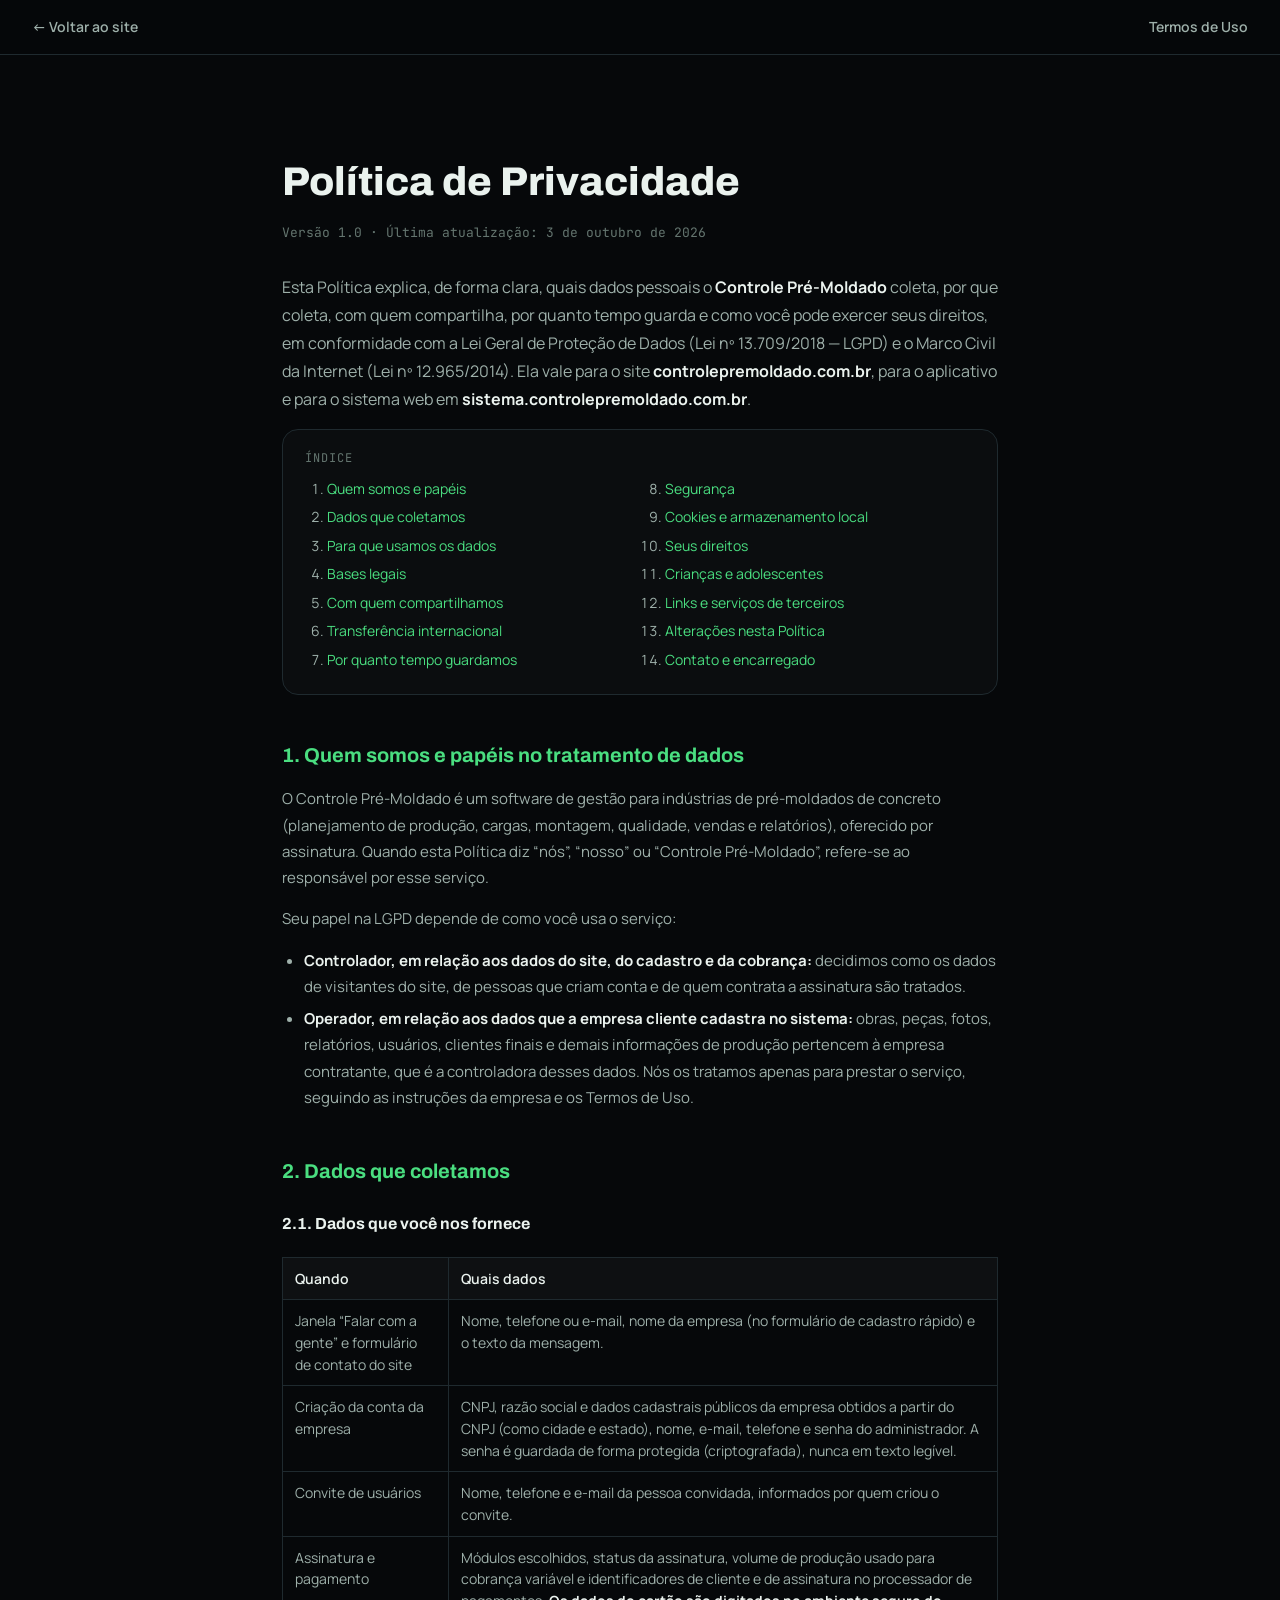
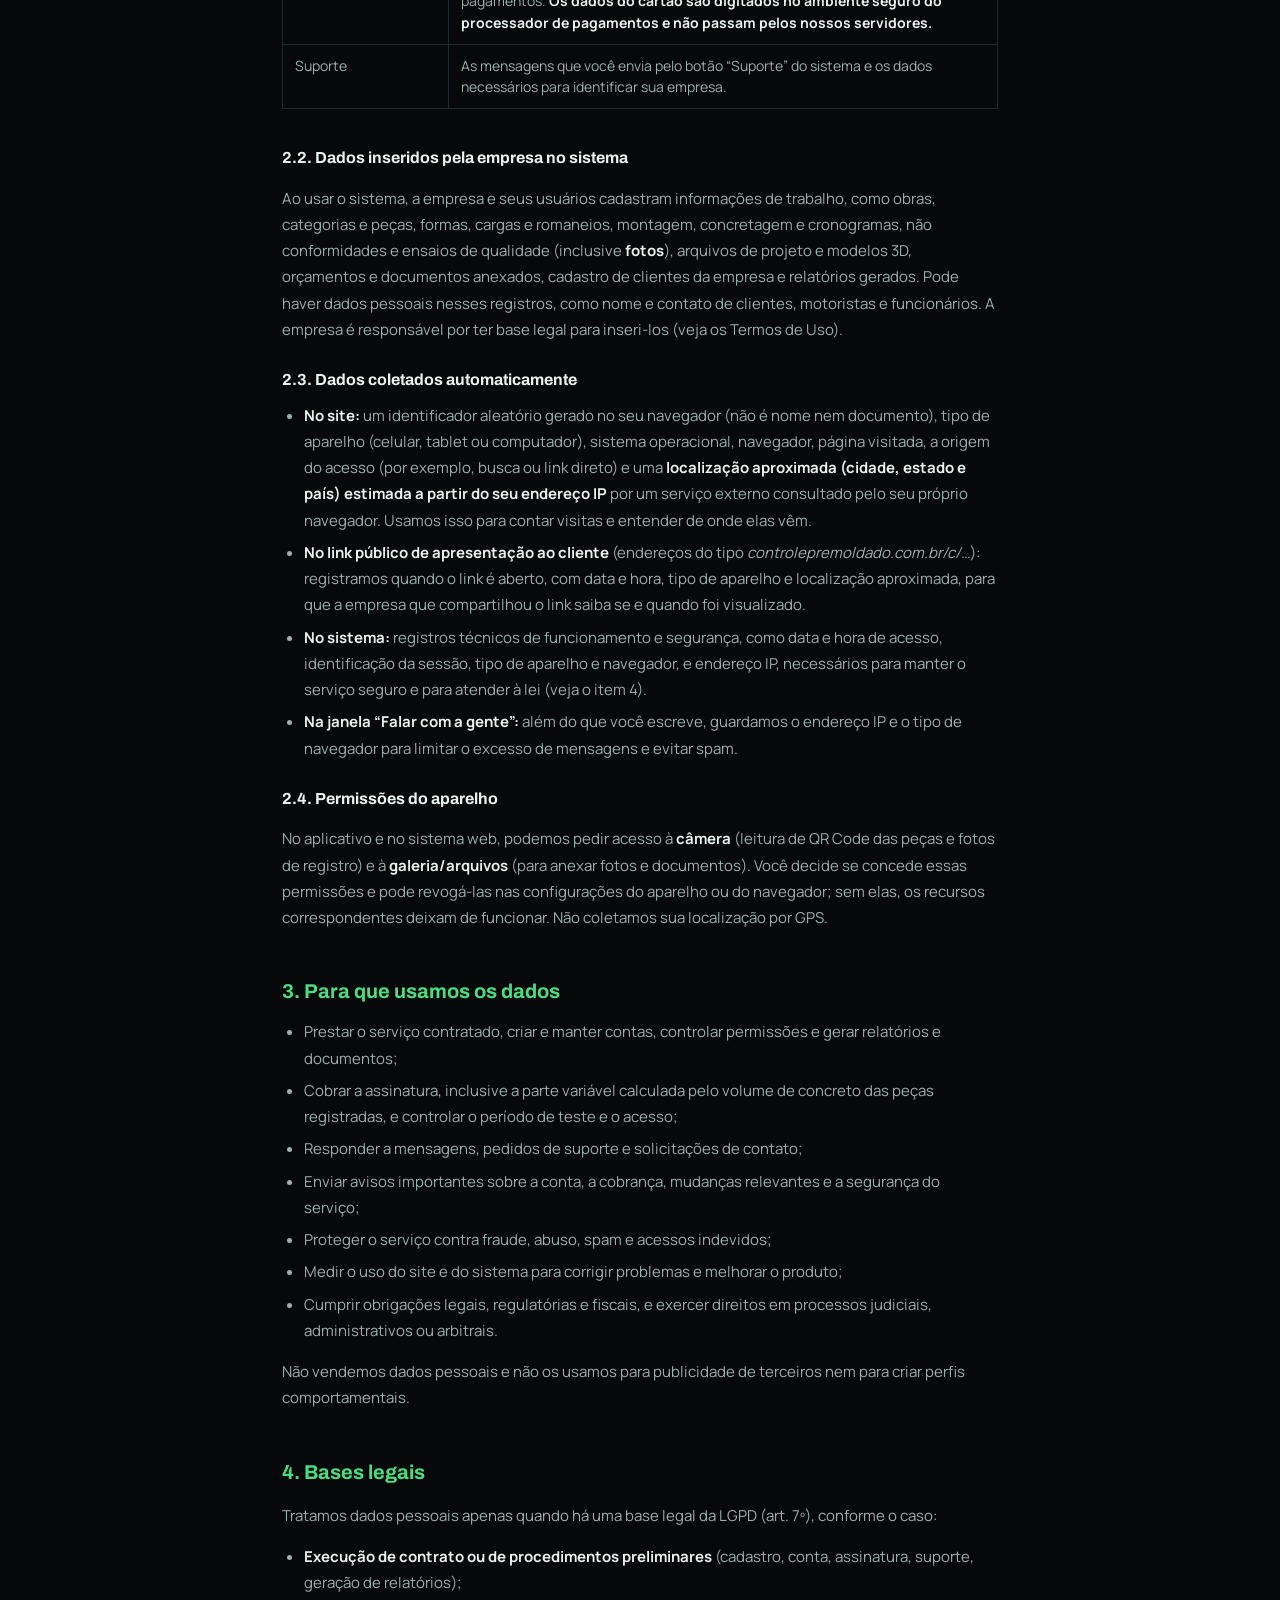
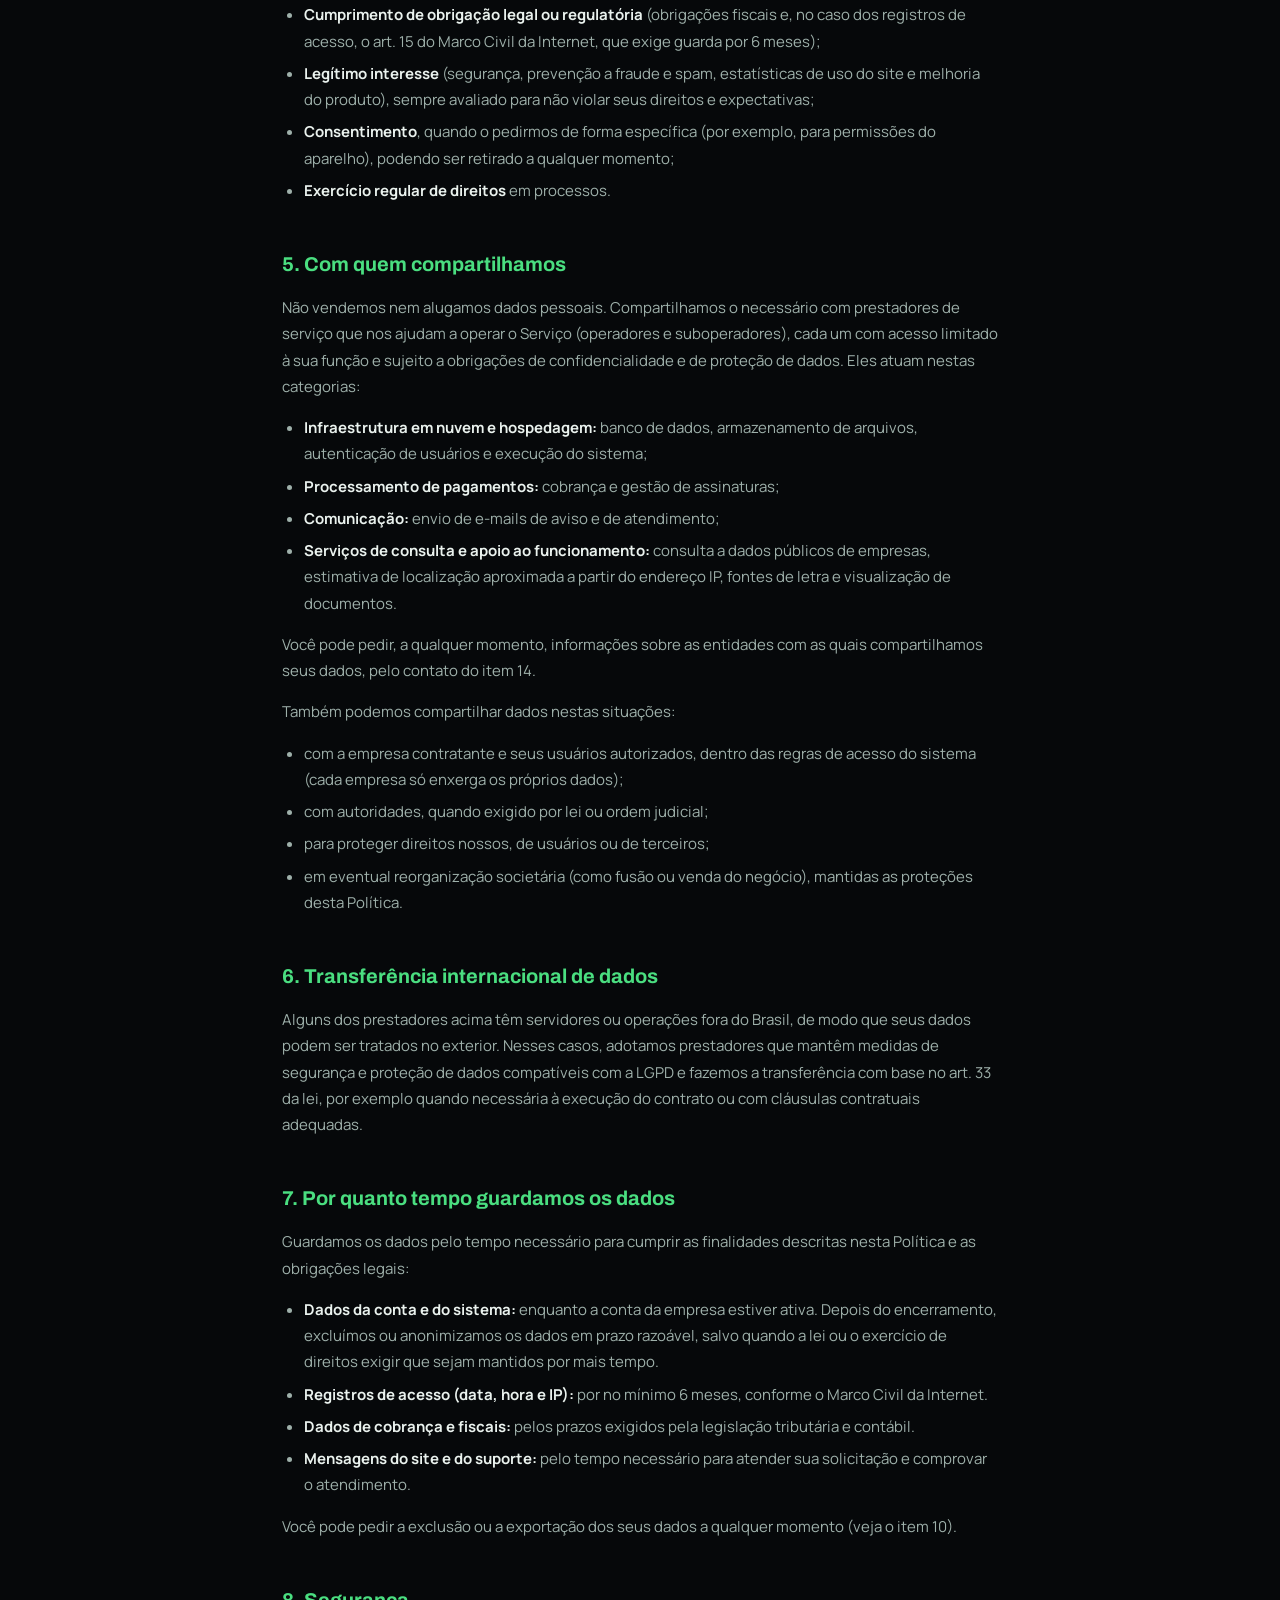
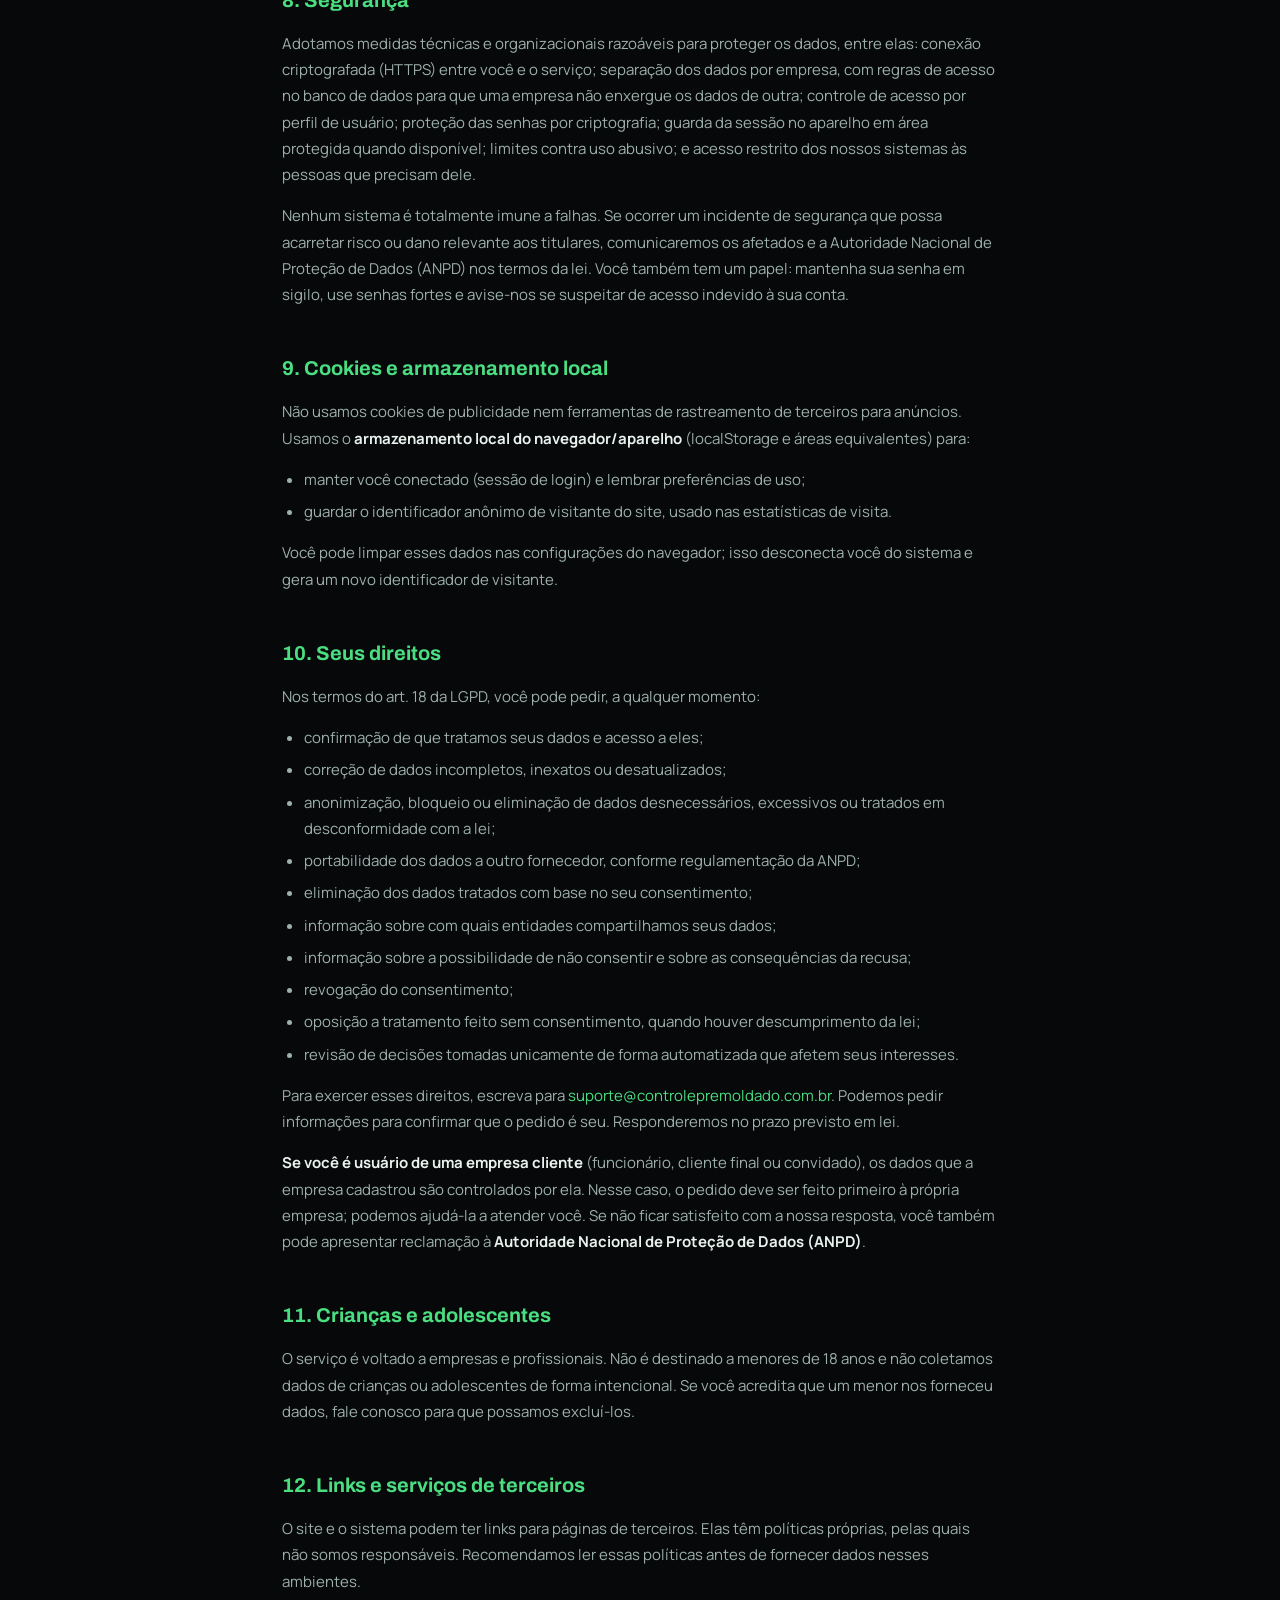
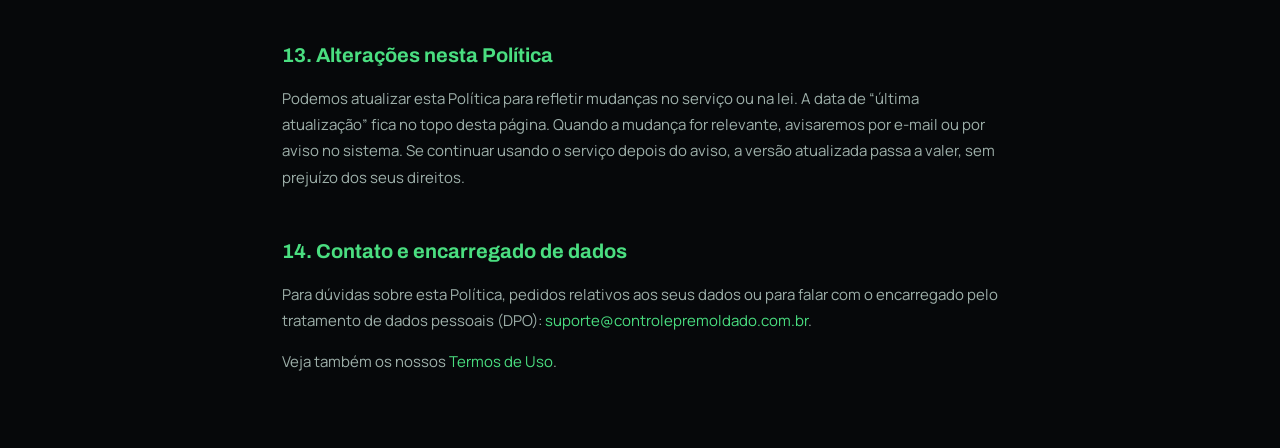
==== commit 2f63e791: "Troca e-mail de contato para suporte@controlepremoldado.com.br Co-Authored-By: Claude Sonnet 5.5 <no" ====
--- a/privacidade.html
+++ b/privacidade.html
@@ -162,7 +162,7 @@
     <li>oposição a tratamento feito sem consentimento, quando houver descumprimento da lei;</li>
     <li>revisão de decisões tomadas unicamente de forma automatizada que afetem seus interesses.</li>
   </ul>
-  <p>Para exercer esses direitos, escreva para <a href="mailto:contato@controlepremoldado.com.br">contato@controlepremoldado.com.br</a>. Podemos pedir informações para confirmar que o pedido é seu. Responderemos no prazo previsto em lei.</p>
+  <p>Para exercer esses direitos, escreva para <a href="mailto:suporte@controlepremoldado.com.br">suporte@controlepremoldado.com.br</a>. Podemos pedir informações para confirmar que o pedido é seu. Responderemos no prazo previsto em lei.</p>
   <p><strong>Se você é usuário de uma empresa cliente</strong> (funcionário, cliente final ou convidado), os dados que a empresa cadastrou são controlados por ela. Nesse caso, o pedido deve ser feito primeiro à própria empresa; podemos ajudá-la a atender você. Se não ficar satisfeito com a nossa resposta, você também pode apresentar reclamação à <strong>Autoridade Nacional de Proteção de Dados (ANPD)</strong>.</p>
 
   <h2 id="menores">11. Crianças e adolescentes</h2>
@@ -175,7 +175,7 @@
   <p>Podemos atualizar esta Política para refletir mudanças no serviço ou na lei. A data de “última atualização” fica no topo desta página. Quando a mudança for relevante, avisaremos por e-mail ou por aviso no sistema. Se continuar usando o serviço depois do aviso, a versão atualizada passa a valer, sem prejuízo dos seus direitos.</p>
 
   <h2 id="contato">14. Contato e encarregado de dados</h2>
-  <p>Para dúvidas sobre esta Política, pedidos relativos aos seus dados ou para falar com o encarregado pelo tratamento de dados pessoais (DPO): <a href="mailto:contato@controlepremoldado.com.br">contato@controlepremoldado.com.br</a>.</p>
+  <p>Para dúvidas sobre esta Política, pedidos relativos aos seus dados ou para falar com o encarregado pelo tratamento de dados pessoais (DPO): <a href="mailto:suporte@controlepremoldado.com.br">suporte@controlepremoldado.com.br</a>.</p>
   <p>Veja também os nossos <a href="termos.html">Termos de Uso</a>.</p>
 
 </main>
--- a/css/style.css
+++ b/css/style.css
@@ -842,7 +842,9 @@
 @media (max-width: 900px) {
   .campo-grid { grid-template-columns: 1fr; }
   .campo-visual { padding-top: 40px; }
-  .qr-card { position: relative; left: 0; top: 0; width: min(340px, 100%); margin-top: -30px; }
+  /* margem positiva: o cartão fica ABAIXO do celular, sem cobrir a tela dele
+     (antes era -30px e ele ficava por cima do celular no mobile) */
+  .qr-card { position: relative; left: 0; top: 0; width: min(340px, 100%); margin-top: 28px; animation: none; }
   .campo-visual { flex-direction: column; align-items: center; gap: 0; }
 }
 
@@ -935,7 +937,11 @@
 .rt-panel p { margin: 0; font-family: var(--mono); font-size: 0.85rem; color: var(--text-2); }
 
 @media (max-width: 860px) {
-  .rastreio-track { height: 200vh; }
+  /* Celular: sem a seção "fixada" na tela — ela ocupava 200% da altura da tela só pra animar
+     com a rolagem, deixando ~1.300px de vazio. Agora ocupa só o tamanho do conteúdo, e a
+     animação das etapas roda sozinha quando a seção aparece (ver js/main.js). */
+  .rastreio-track { height: auto; }
+  .rastreio-pin { position: static; height: auto; padding-block: var(--sec-y); }
   .rt-track { overflow-x: auto; padding: 8px 4px 14px; }
   .rt-line { min-width: 640px; }
   /* Largura fixa (não left+right) — aqui a linha precisa acompanhar o
@@ -960,6 +966,14 @@
   .rastreio-pin .rt-stepper { margin-top: 18px; }
   .rastreio-pin .rt-panel { margin-top: 16px; padding: 16px 20px; }
 }
+/* Celular: não está mais fixada na tela, então não precisa esconder o parágrafo nem apertar o
+   espaçamento por causa da altura da janela (a regra acima era só pro modo fixado). */
+@media (max-width: 860px) {
+  .rastreio-pin .lead { display: block; }
+  .rastreio-pin .sec-head { margin-bottom: clamp(20px, 5vw, 28px); }
+  .rastreio-pin .rt-stepper { margin-top: 24px; }
+  .rastreio-pin .rt-panel { margin-top: 22px; padding: 20px; }
+}
 
 /* ═══════════ PLANOS / CALCULADORA ═══════════ */
 
@@ -1148,6 +1162,9 @@
 .f-brand .brand-text { display: flex; flex-direction: column; }
 .f-brand p { margin: 0; color: var(--text-3); font-size: 0.9rem; max-width: 42ch; }
 
+.f-whats { display: inline-flex; align-items: center; gap: 8px; color: #25D366; font-weight: 600; }
+.f-whats:hover { color: #4ade80; }
+
 .f-links { display: grid; grid-template-columns: 1fr 1fr; gap: 30px; }
 .f-links h4 {
   font-family: var(--mono); font-size: 0.64rem; letter-spacing: .16em; text-transform: uppercase;
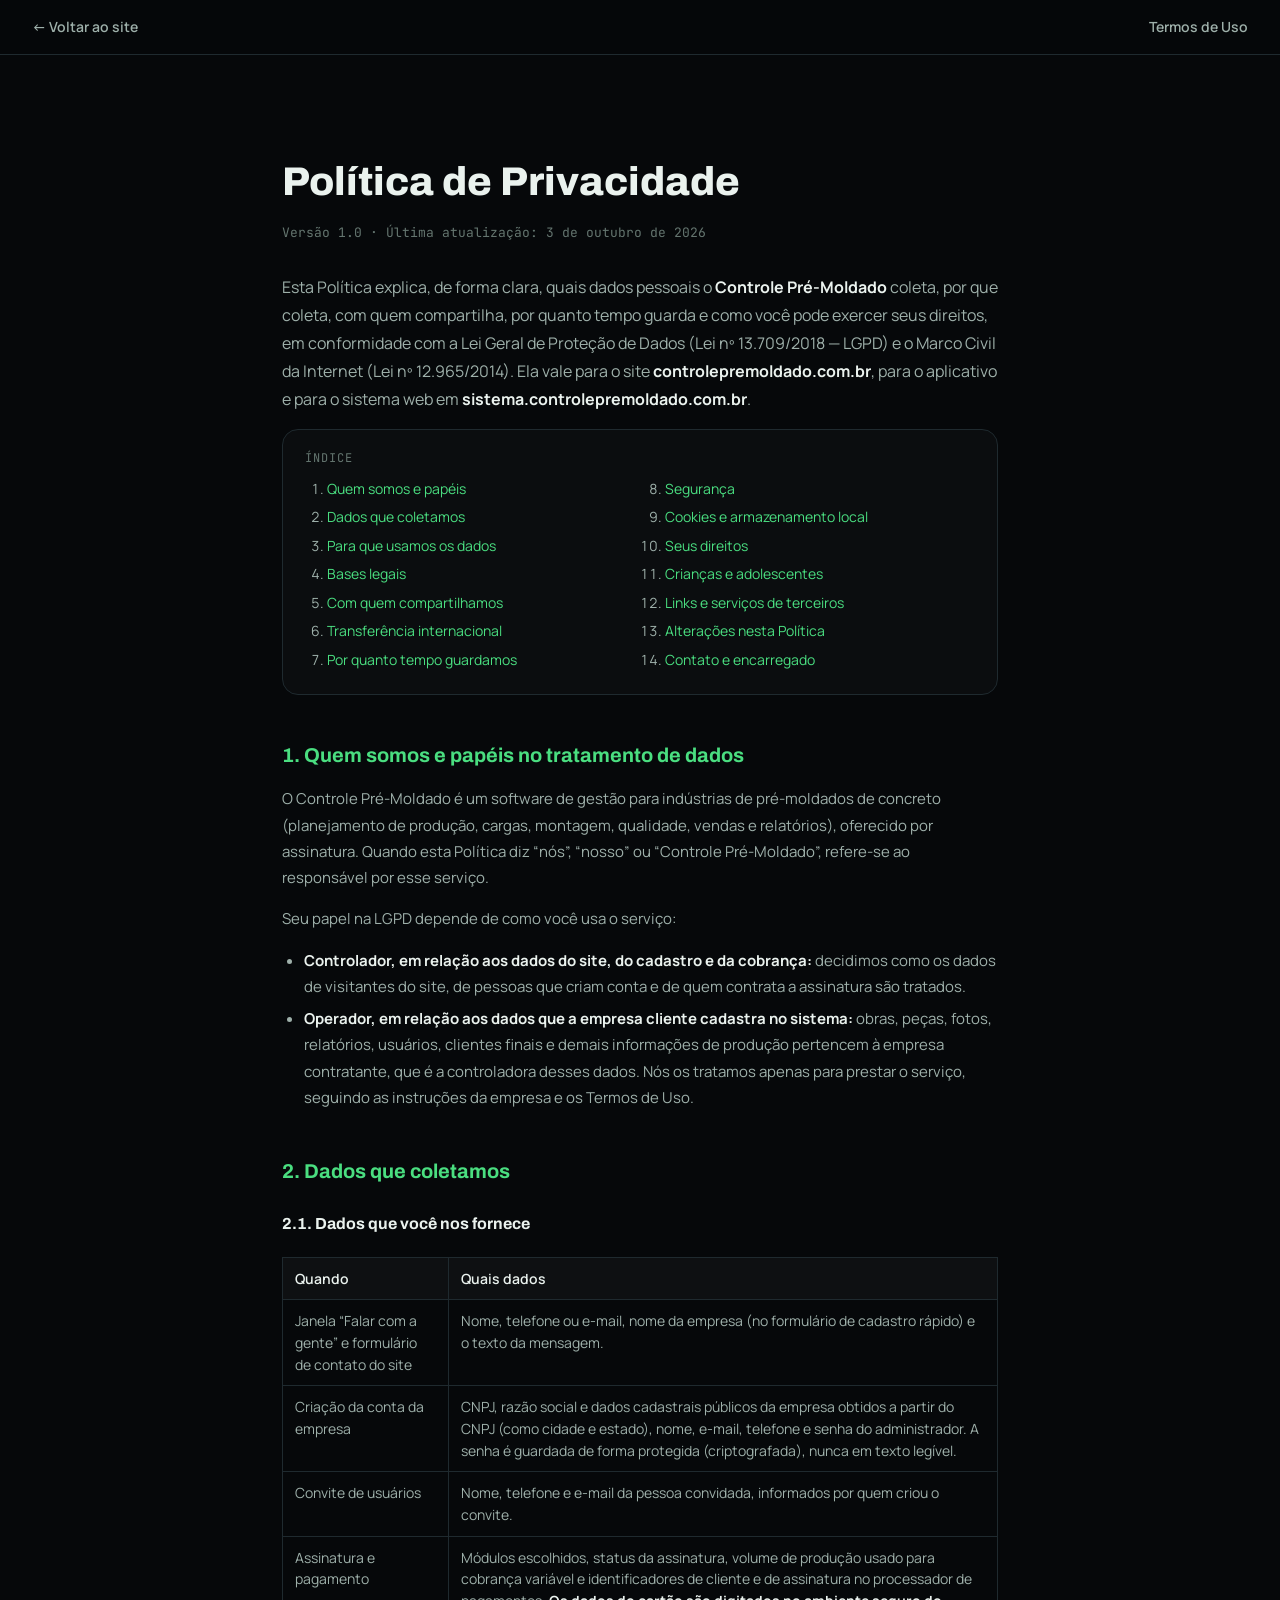
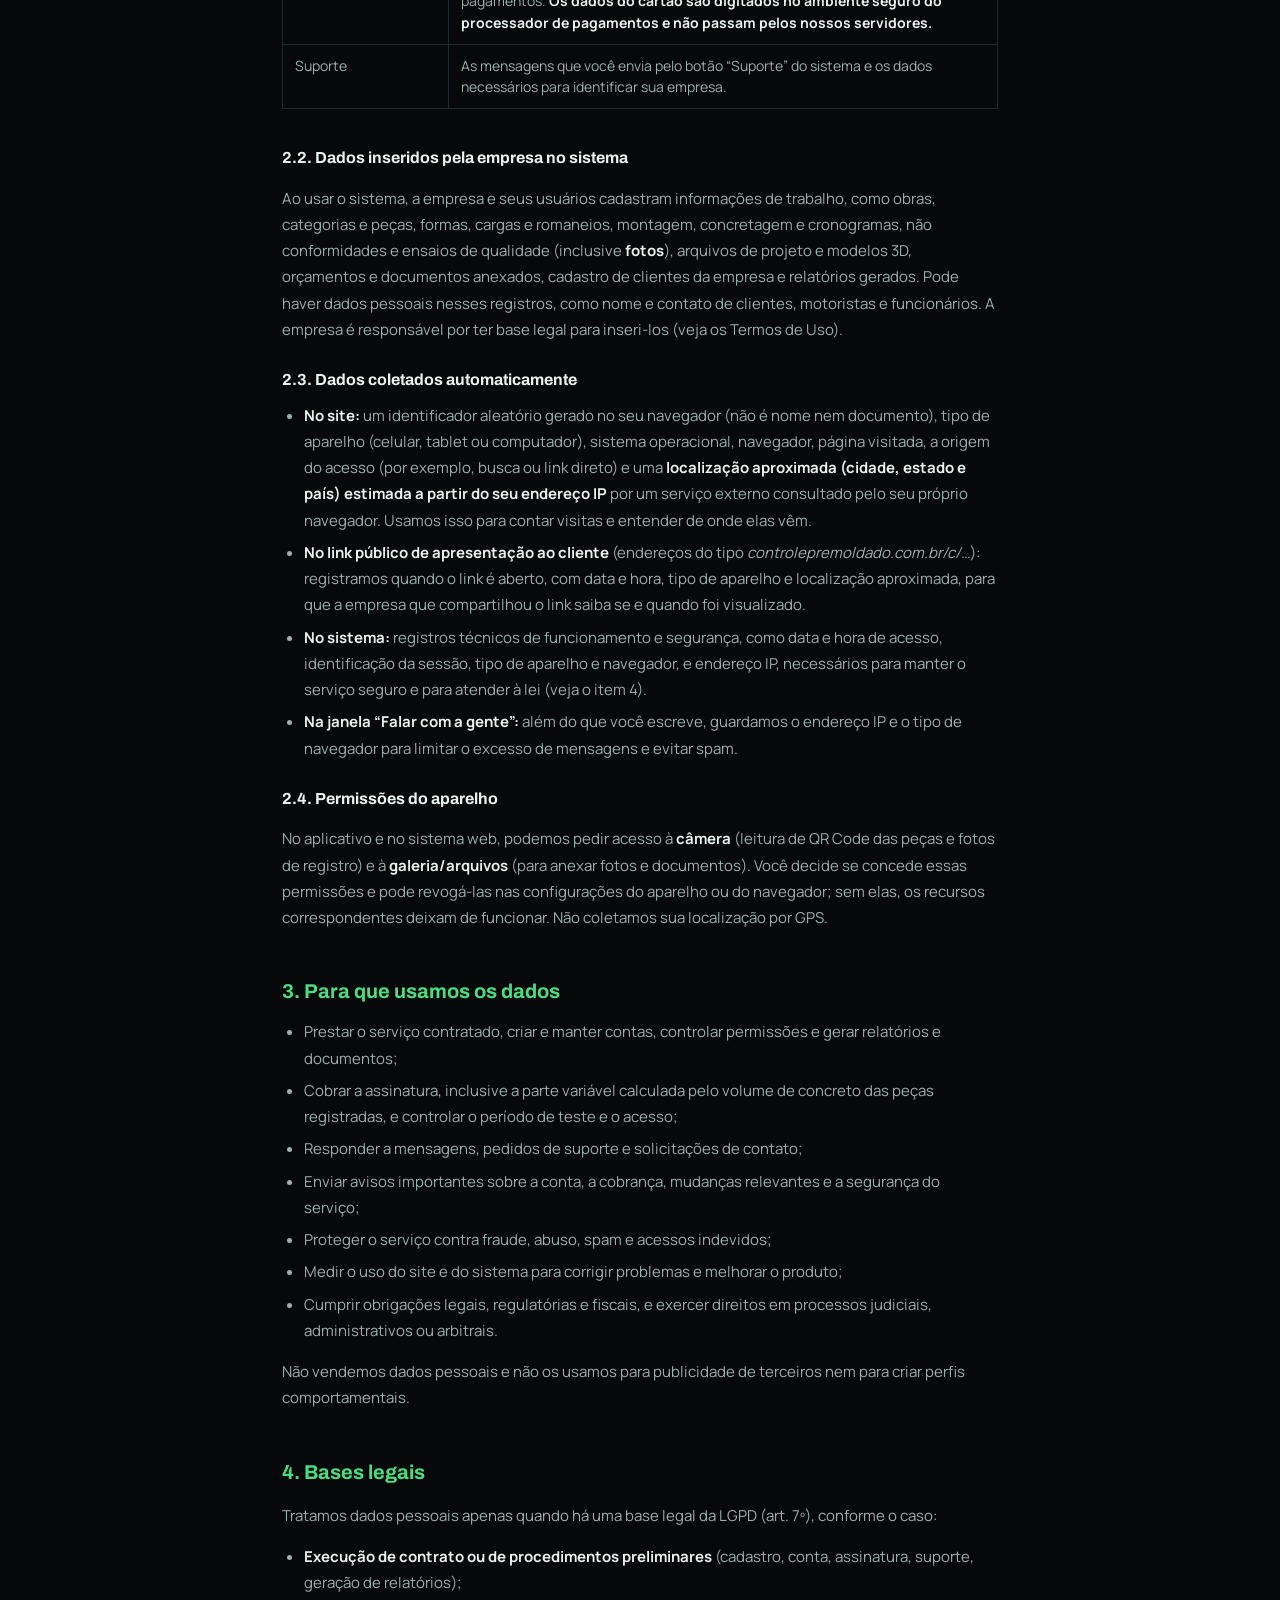
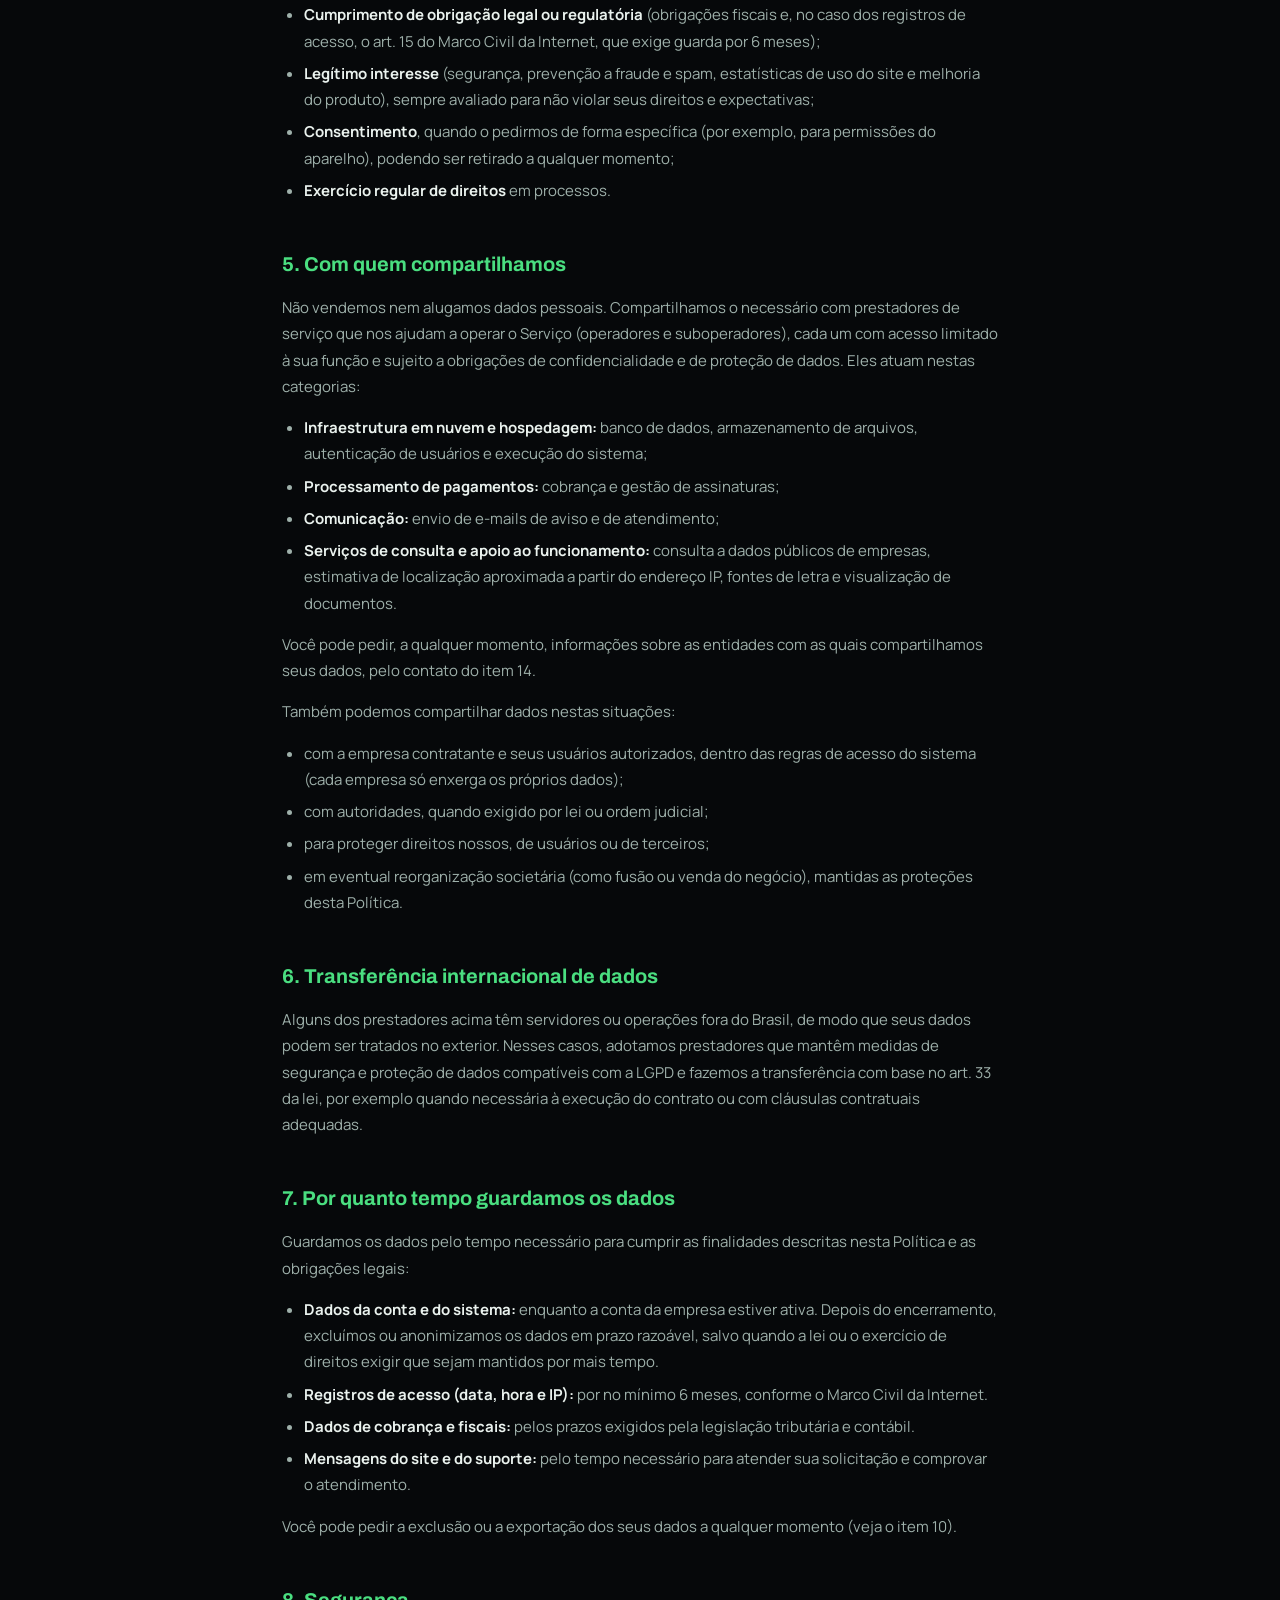
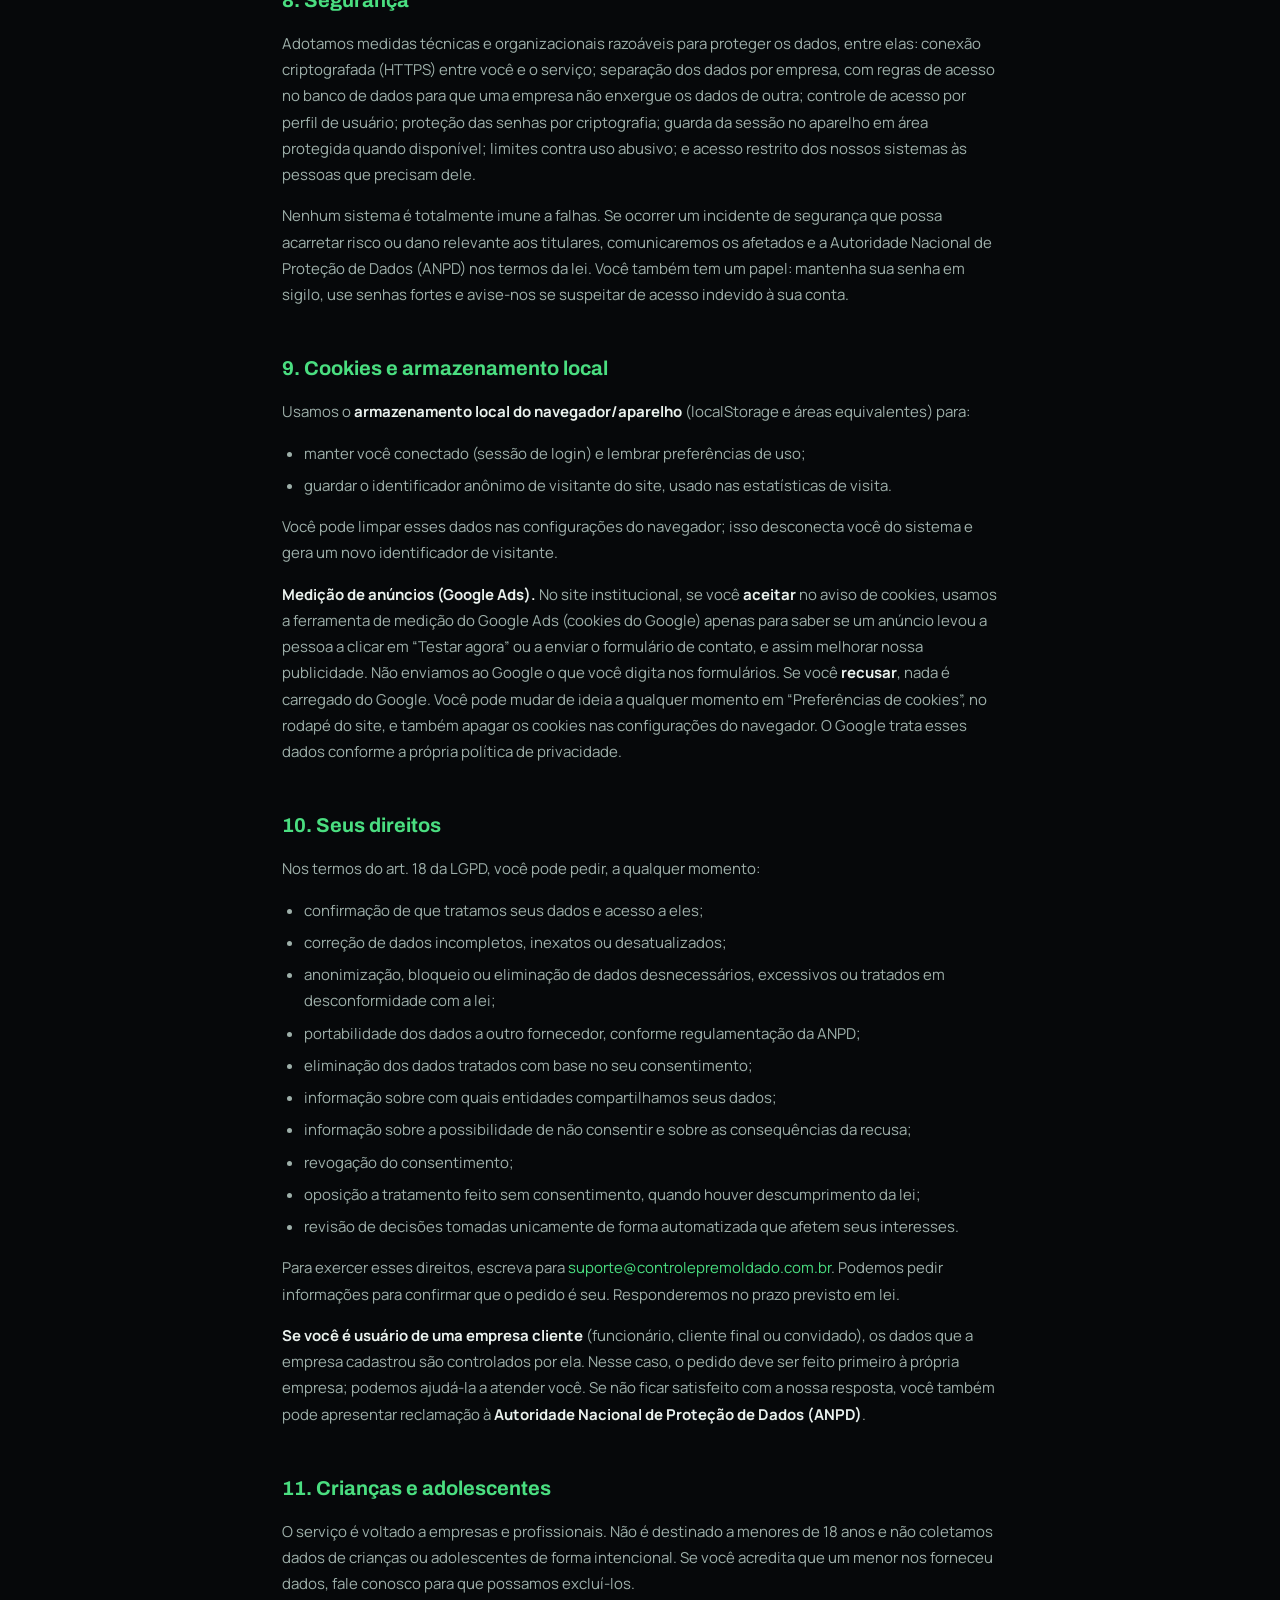
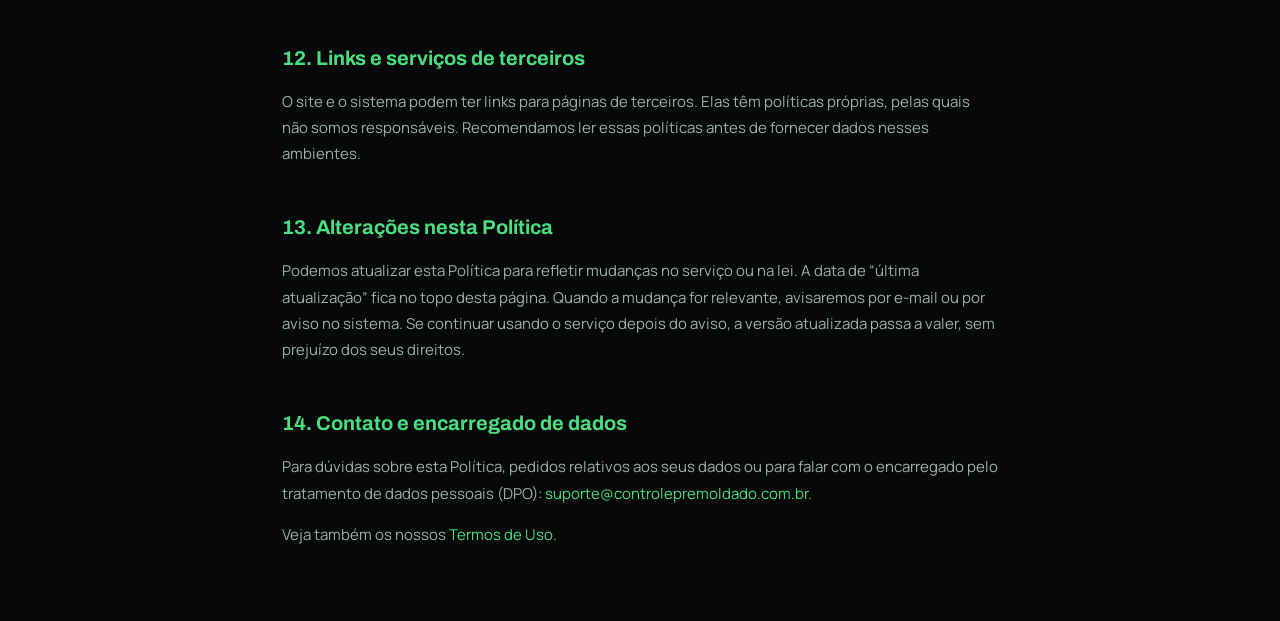
==== commit c6fc1e91: "Aviso de cookies e etiqueta do Google Ads (desligada até preencher o ID); política atualizada Co-Aut" ====
--- a/privacidade.html
+++ b/privacidade.html
@@ -141,12 +141,13 @@
   <p>Nenhum sistema é totalmente imune a falhas. Se ocorrer um incidente de segurança que possa acarretar risco ou dano relevante aos titulares, comunicaremos os afetados e a Autoridade Nacional de Proteção de Dados (ANPD) nos termos da lei. Você também tem um papel: mantenha sua senha em sigilo, use senhas fortes e avise-nos se suspeitar de acesso indevido à sua conta.</p>
 
   <h2 id="cookies">9. Cookies e armazenamento local</h2>
-  <p>Não usamos cookies de publicidade nem ferramentas de rastreamento de terceiros para anúncios. Usamos o <strong>armazenamento local do navegador/aparelho</strong> (localStorage e áreas equivalentes) para:</p>
+  <p>Usamos o <strong>armazenamento local do navegador/aparelho</strong> (localStorage e áreas equivalentes) para:</p>
   <ul>
     <li>manter você conectado (sessão de login) e lembrar preferências de uso;</li>
     <li>guardar o identificador anônimo de visitante do site, usado nas estatísticas de visita.</li>
   </ul>
   <p>Você pode limpar esses dados nas configurações do navegador; isso desconecta você do sistema e gera um novo identificador de visitante.</p>
+  <p><strong>Medição de anúncios (Google Ads).</strong> No site institucional, se você <strong>aceitar</strong> no aviso de cookies, usamos a ferramenta de medição do Google Ads (cookies do Google) apenas para saber se um anúncio levou a pessoa a clicar em “Testar agora” ou a enviar o formulário de contato, e assim melhorar nossa publicidade. Não enviamos ao Google o que você digita nos formulários. Se você <strong>recusar</strong>, nada é carregado do Google. Você pode mudar de ideia a qualquer momento em “Preferências de cookies”, no rodapé do site, e também apagar os cookies nas configurações do navegador. O Google trata esses dados conforme a própria política de privacidade.</p>
 
   <h2 id="direitos">10. Seus direitos</h2>
   <p>Nos termos do art. 18 da LGPD, você pode pedir, a qualquer momento:</p>
@@ -180,5 +181,6 @@
 
 </main>
 
+<script src="js/anuncios.js"></script>
 </body>
 </html>
--- a/css/style.css
+++ b/css/style.css
@@ -1228,4 +1228,14 @@
 .msg-ok { text-align: center; padding: 10px 0 4px; }
 .msg-ok .msg-sub { margin-bottom: 20px; }
 body.msg-aberta { overflow: hidden; }
-@media (prefers-reduced-motion: reduce) { .msg-backdrop, .msg-card { animation: none; } }+@media (prefers-reduced-motion: reduce) { .msg-backdrop, .msg-card { animation: none; } }
+/* ═══════════ AVISO DE COOKIES ═══════════ */
+.cookie-aviso {
+  position: fixed; left: 16px; right: 16px; bottom: 16px; z-index: 200; max-width: 560px; margin-inline: auto;
+  display: flex; align-items: center; gap: 16px; flex-wrap: wrap; justify-content: space-between;
+  padding: 14px 16px; border: 1px solid var(--line); border-radius: 12px;
+  background: var(--deep); color: var(--text-2); box-shadow: 0 12px 40px rgba(0,0,0,.5);
+}
+.cookie-aviso p { margin: 0; font-size: 0.86rem; flex: 1 1 260px; }
+.cookie-aviso a { color: var(--green-bright); text-decoration: underline; }
+.cookie-aviso-acoes { display: flex; gap: 8px; }
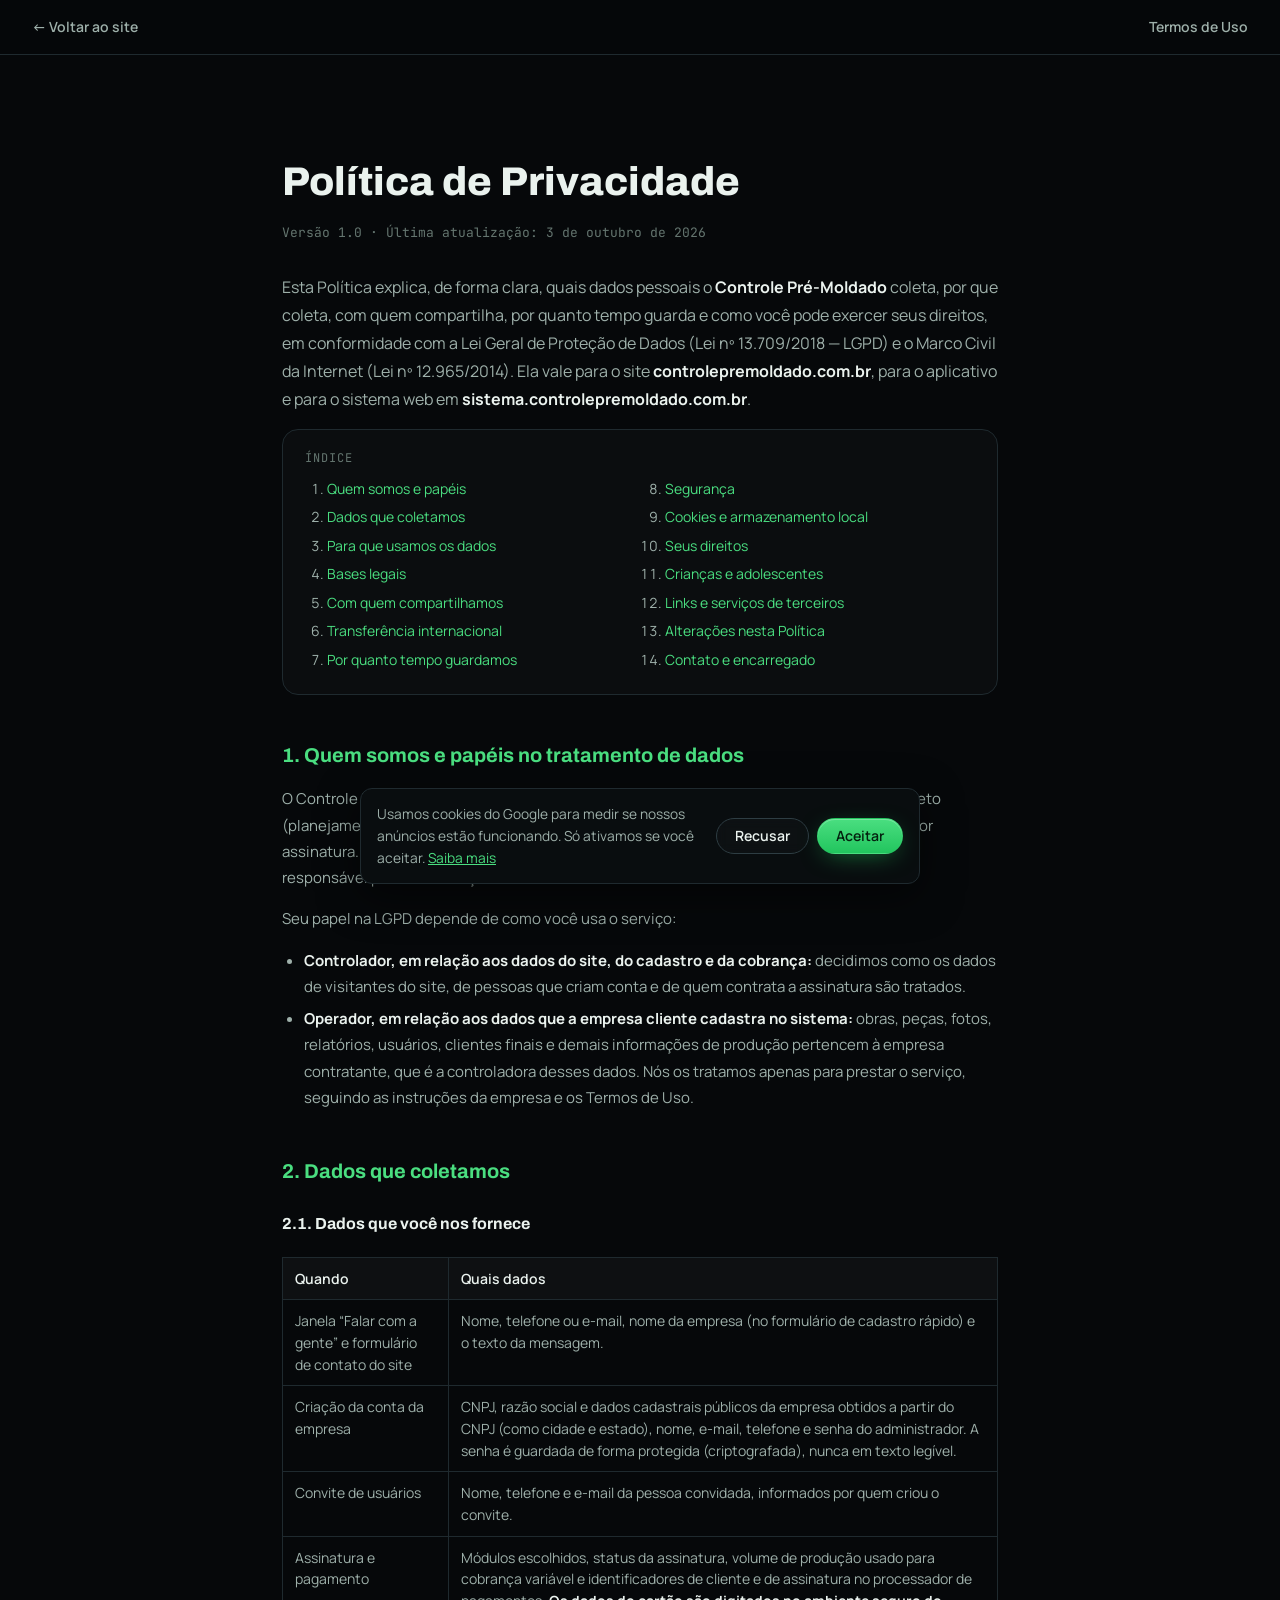
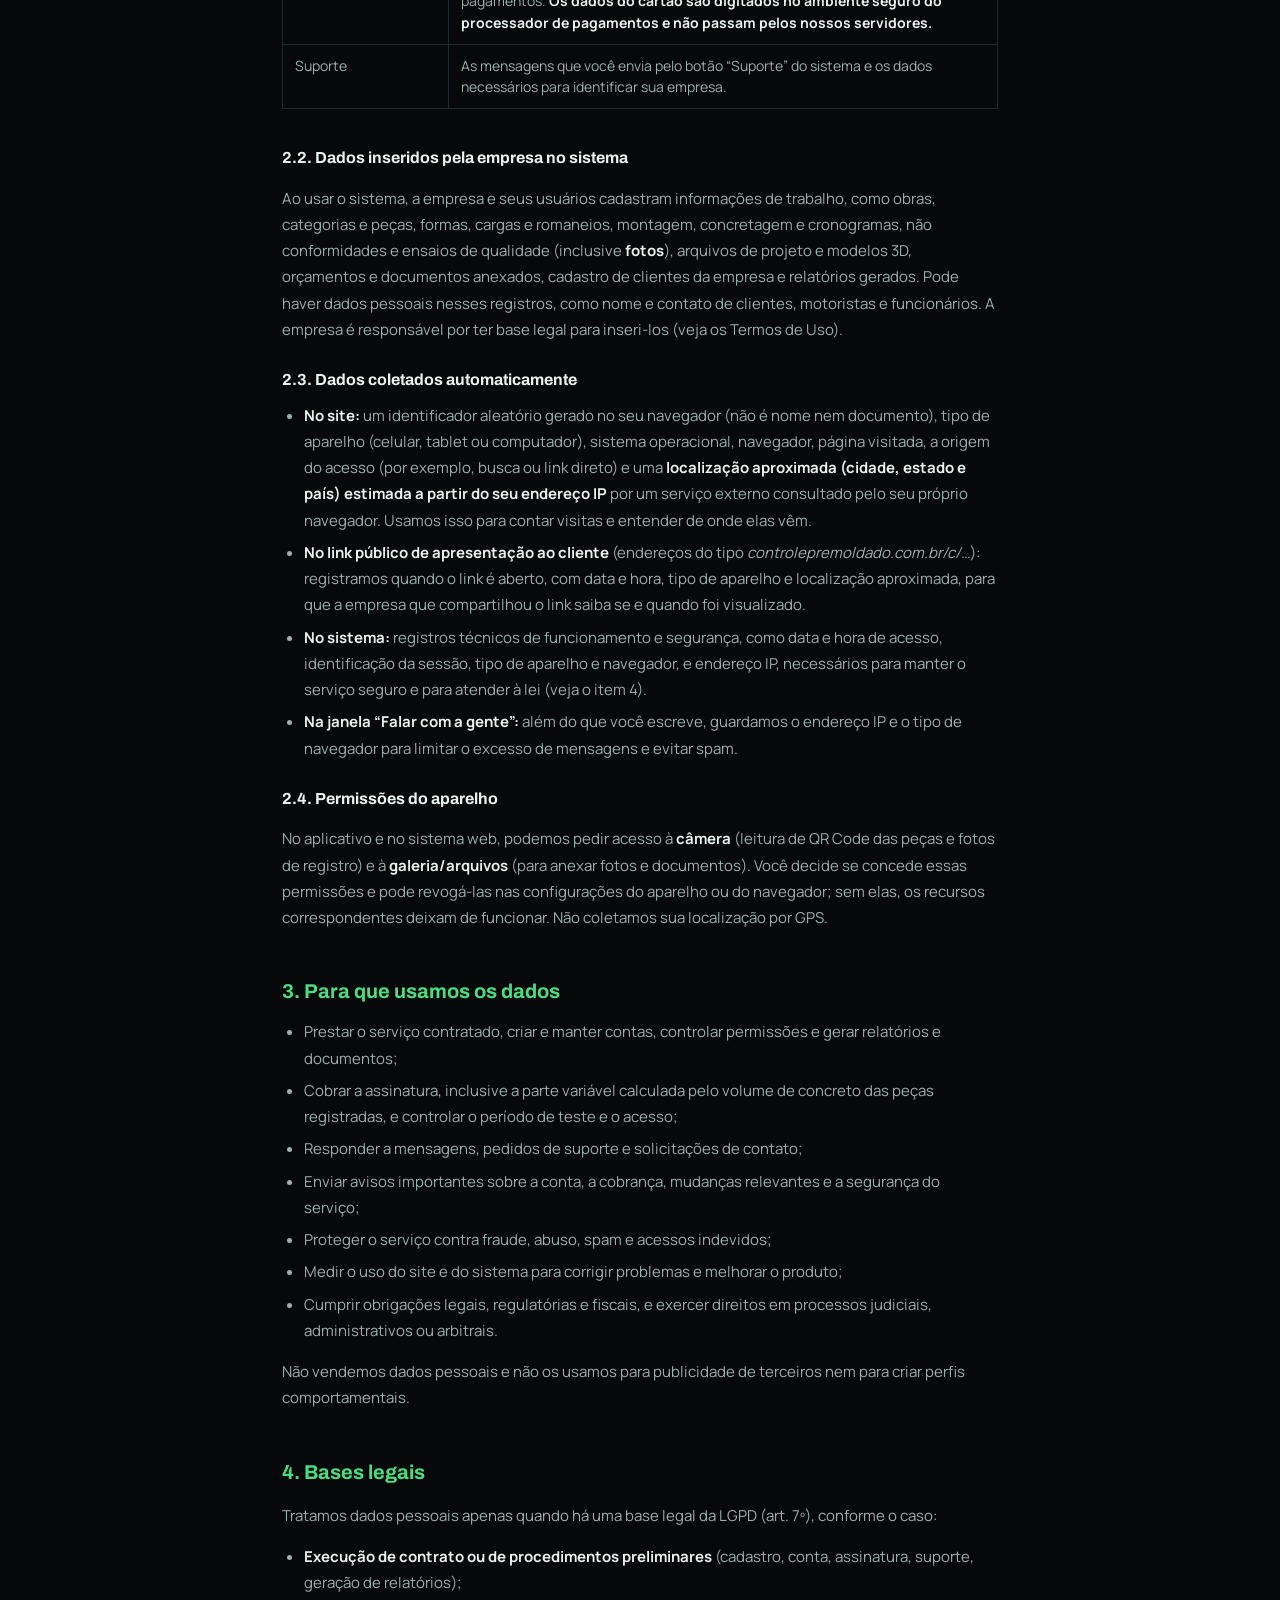
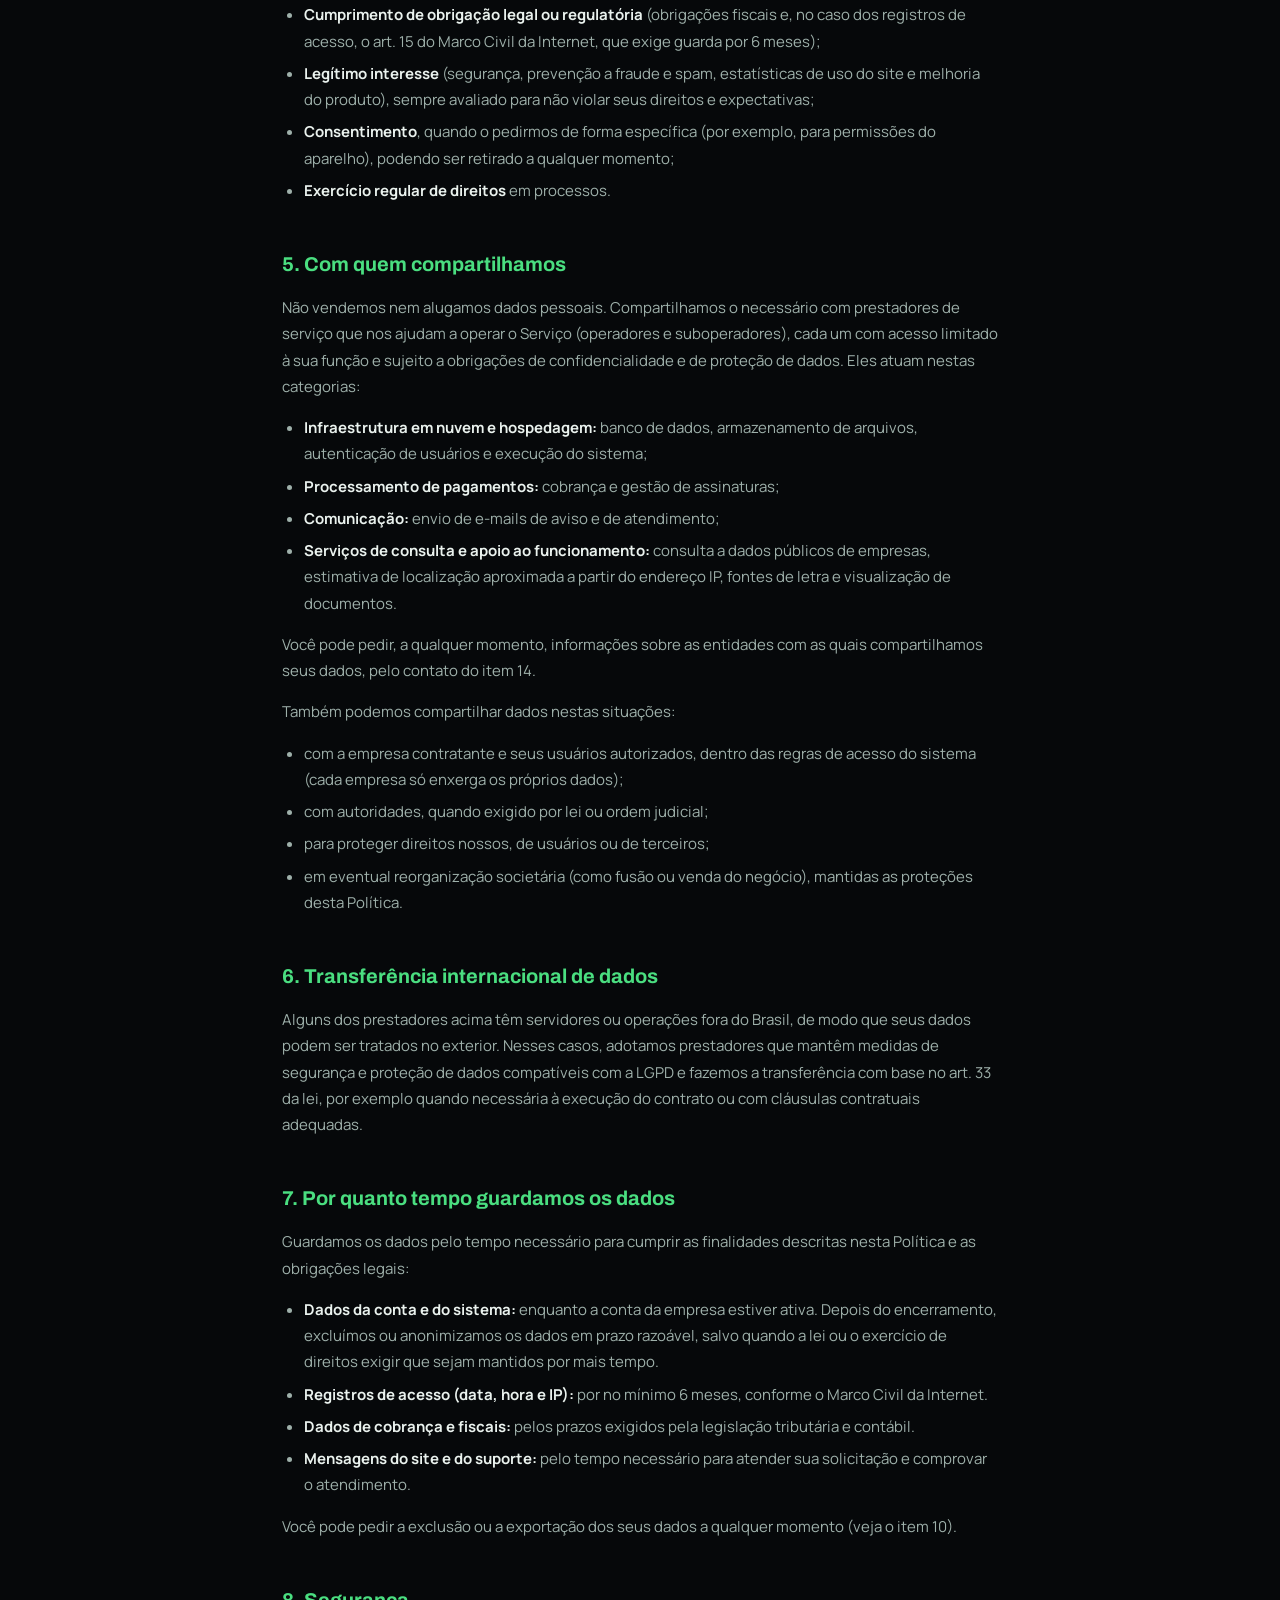
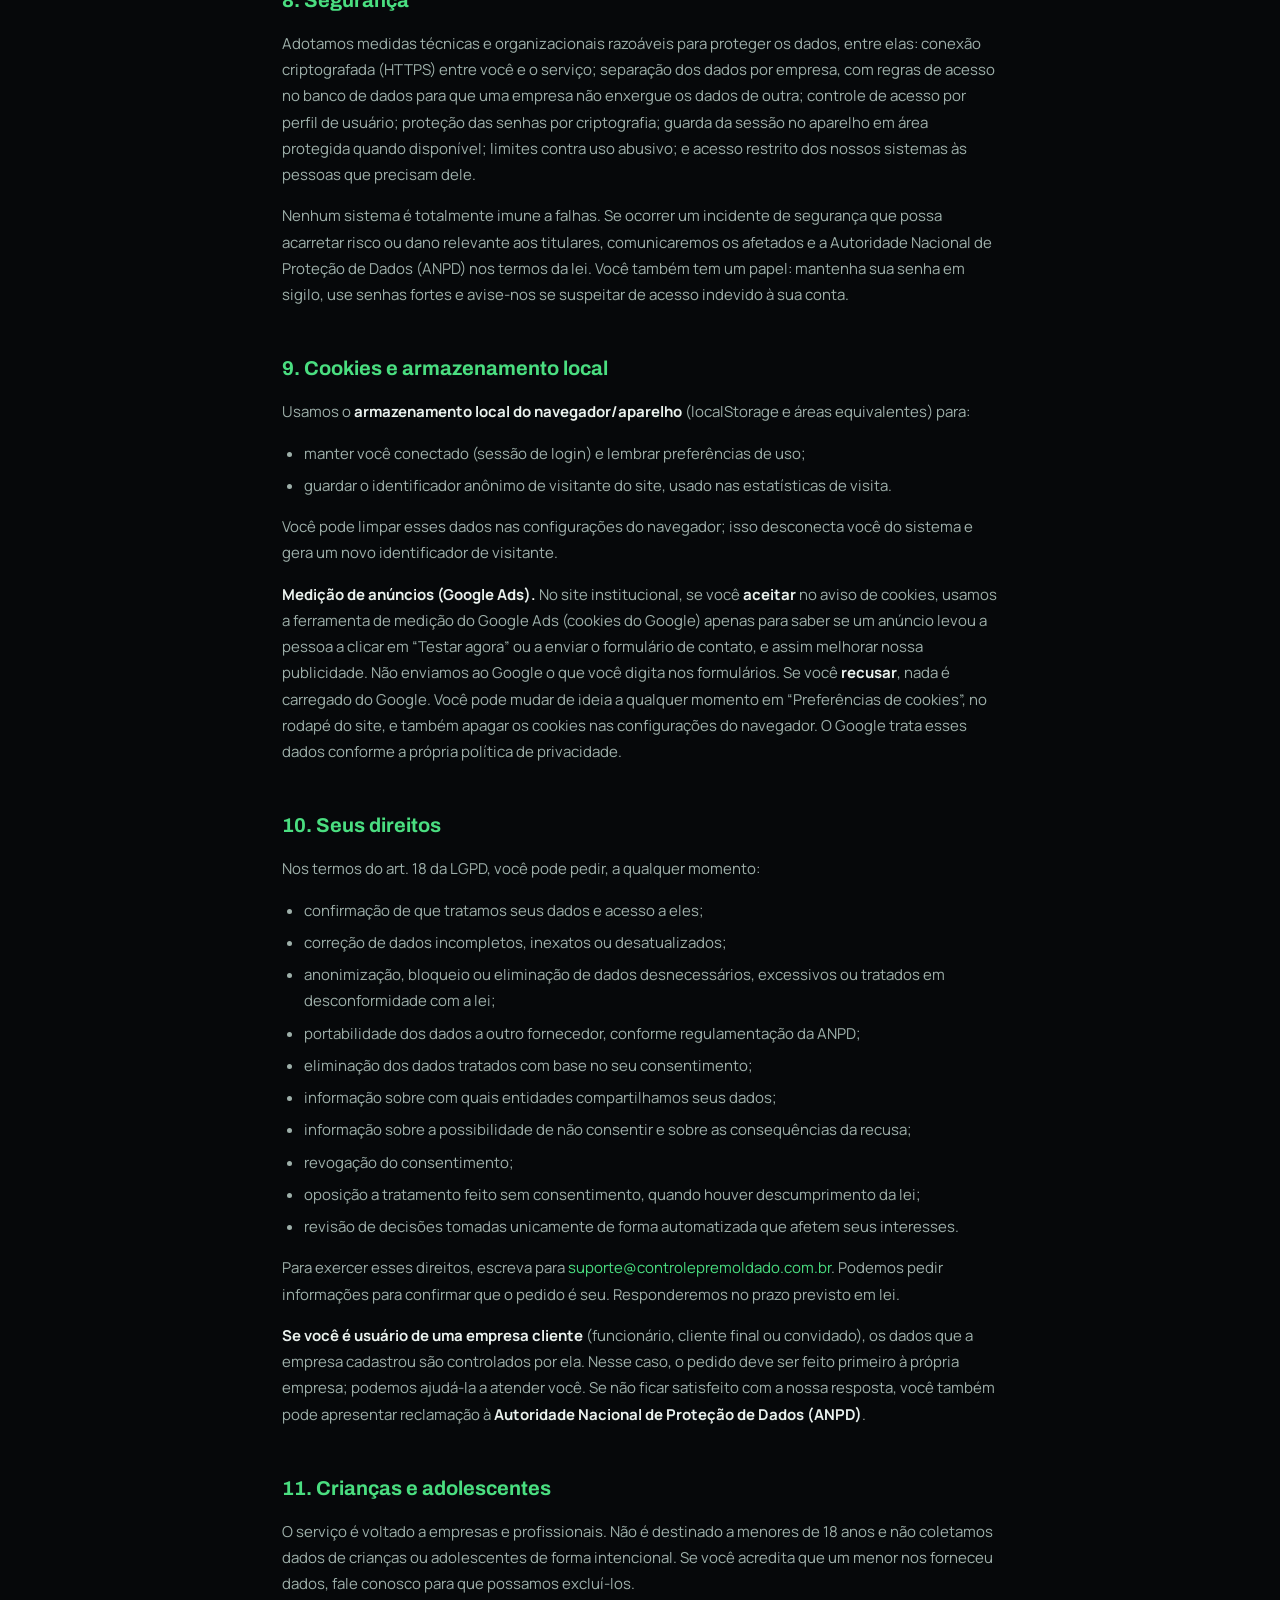
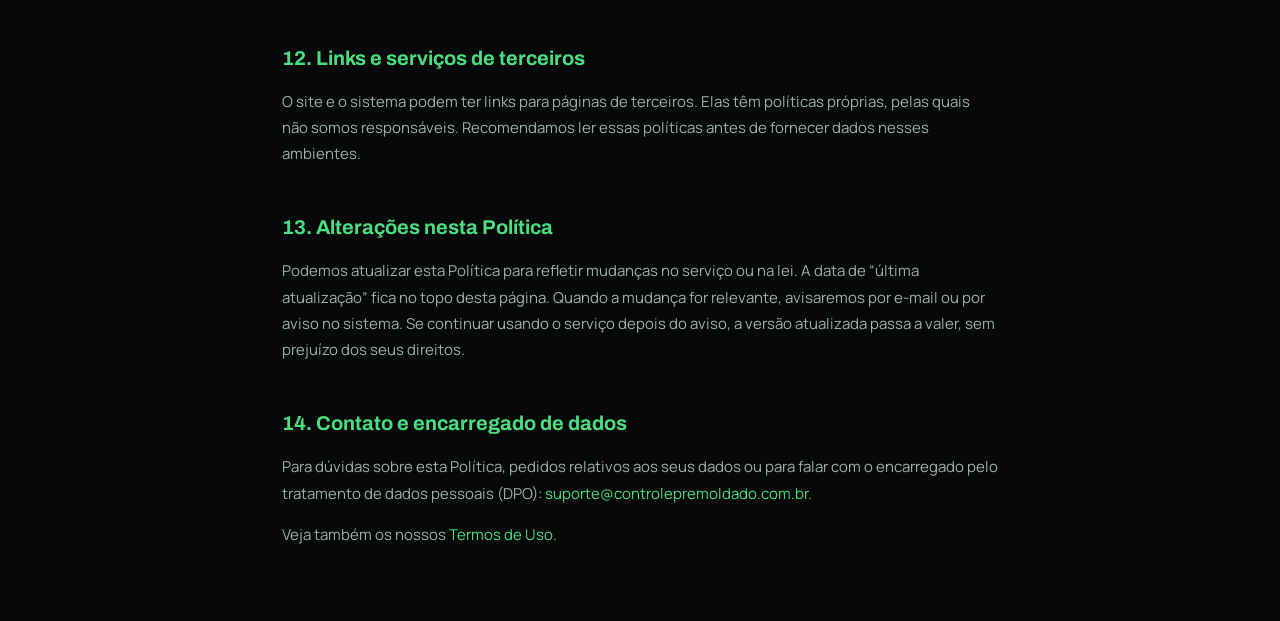
==== commit c58af03a: "Favicon: tamanhos aceitos pelo Google (48/96/192) + favicon.ico na raiz O favicon antigo era 64x64 (" ====
--- a/privacidade.html
+++ b/privacidade.html
@@ -7,7 +7,10 @@
 <meta name="description" content="Política de Privacidade do Controle Pré-Moldado: quais dados coletamos, para quê, com quem compartilhamos e como exercer seus direitos pela LGPD.">
 <meta name="robots" content="noindex">
 <meta name="theme-color" content="#06080A">
-<link rel="icon" href="assets/favicon.svg" type="image/svg+xml">
+<link rel="icon" href="/favicon.ico" sizes="48x48">
+<link rel="icon" href="/assets/favicon-96.png" type="image/png" sizes="96x96">
+<link rel="icon" href="/assets/favicon-192.png" type="image/png" sizes="192x192">
+<link rel="apple-touch-icon" href="/assets/apple-touch-icon.png">
 <link rel="preconnect" href="https://fonts.googleapis.com">
 <link rel="preconnect" href="https://fonts.gstatic.com" crossorigin>
 <link rel="stylesheet" href="https://fonts.googleapis.com/css2?family=Archivo:wdth,wght@75..125,400..900&family=Manrope:wght@400;500;600;700&family=JetBrains+Mono:wght@400;500;700&display=swap">
